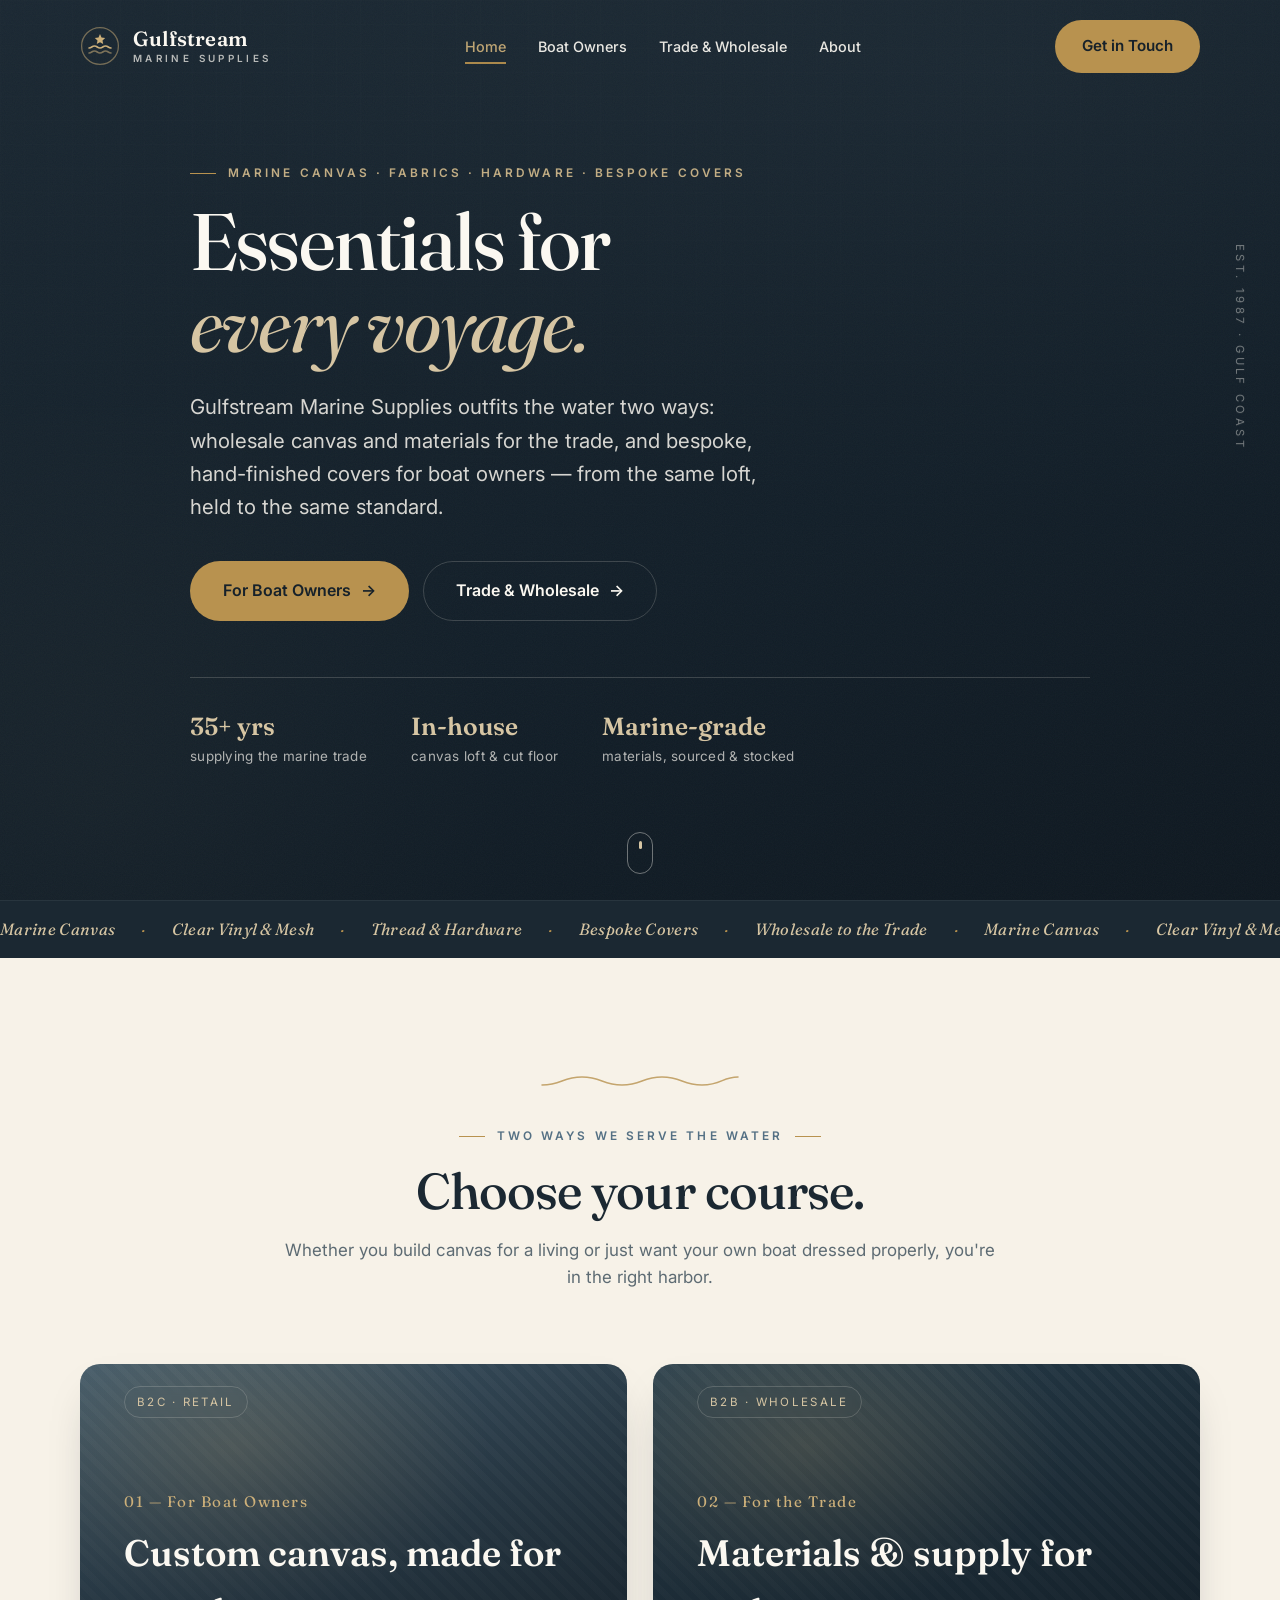
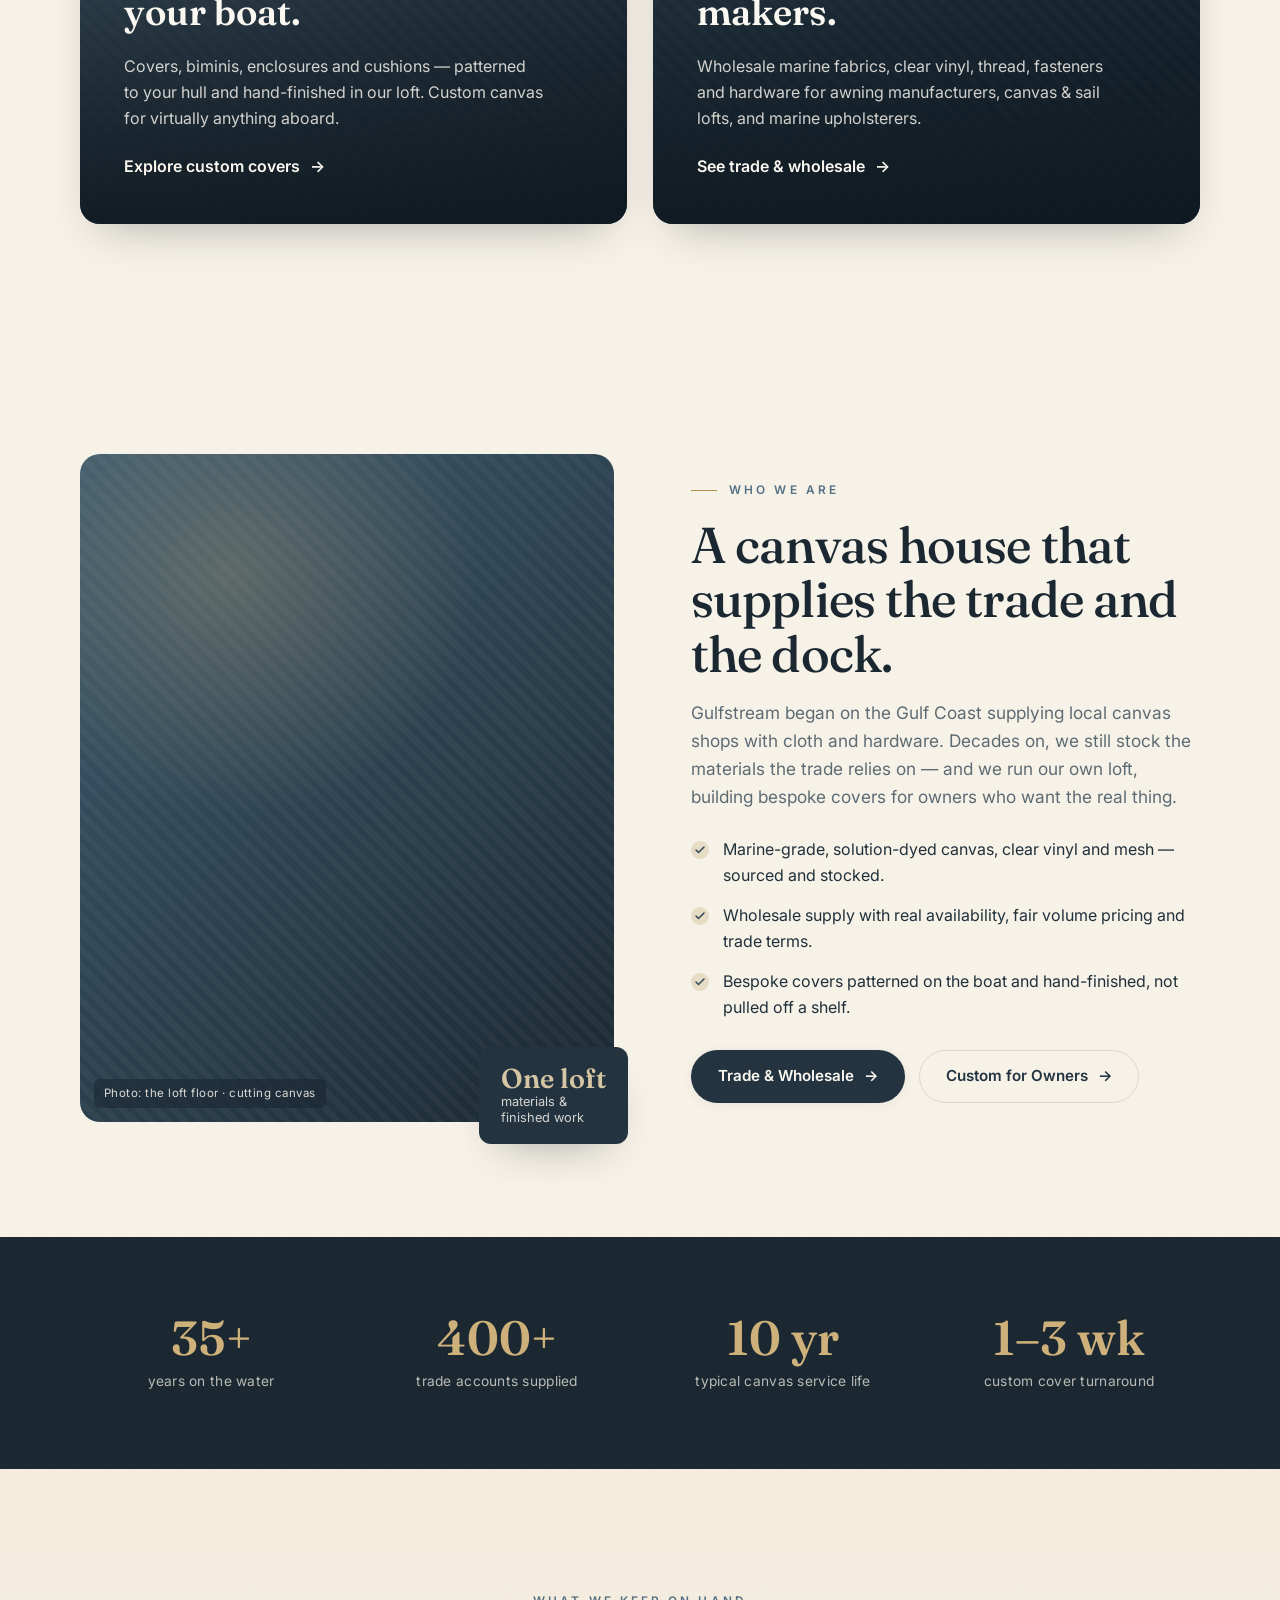
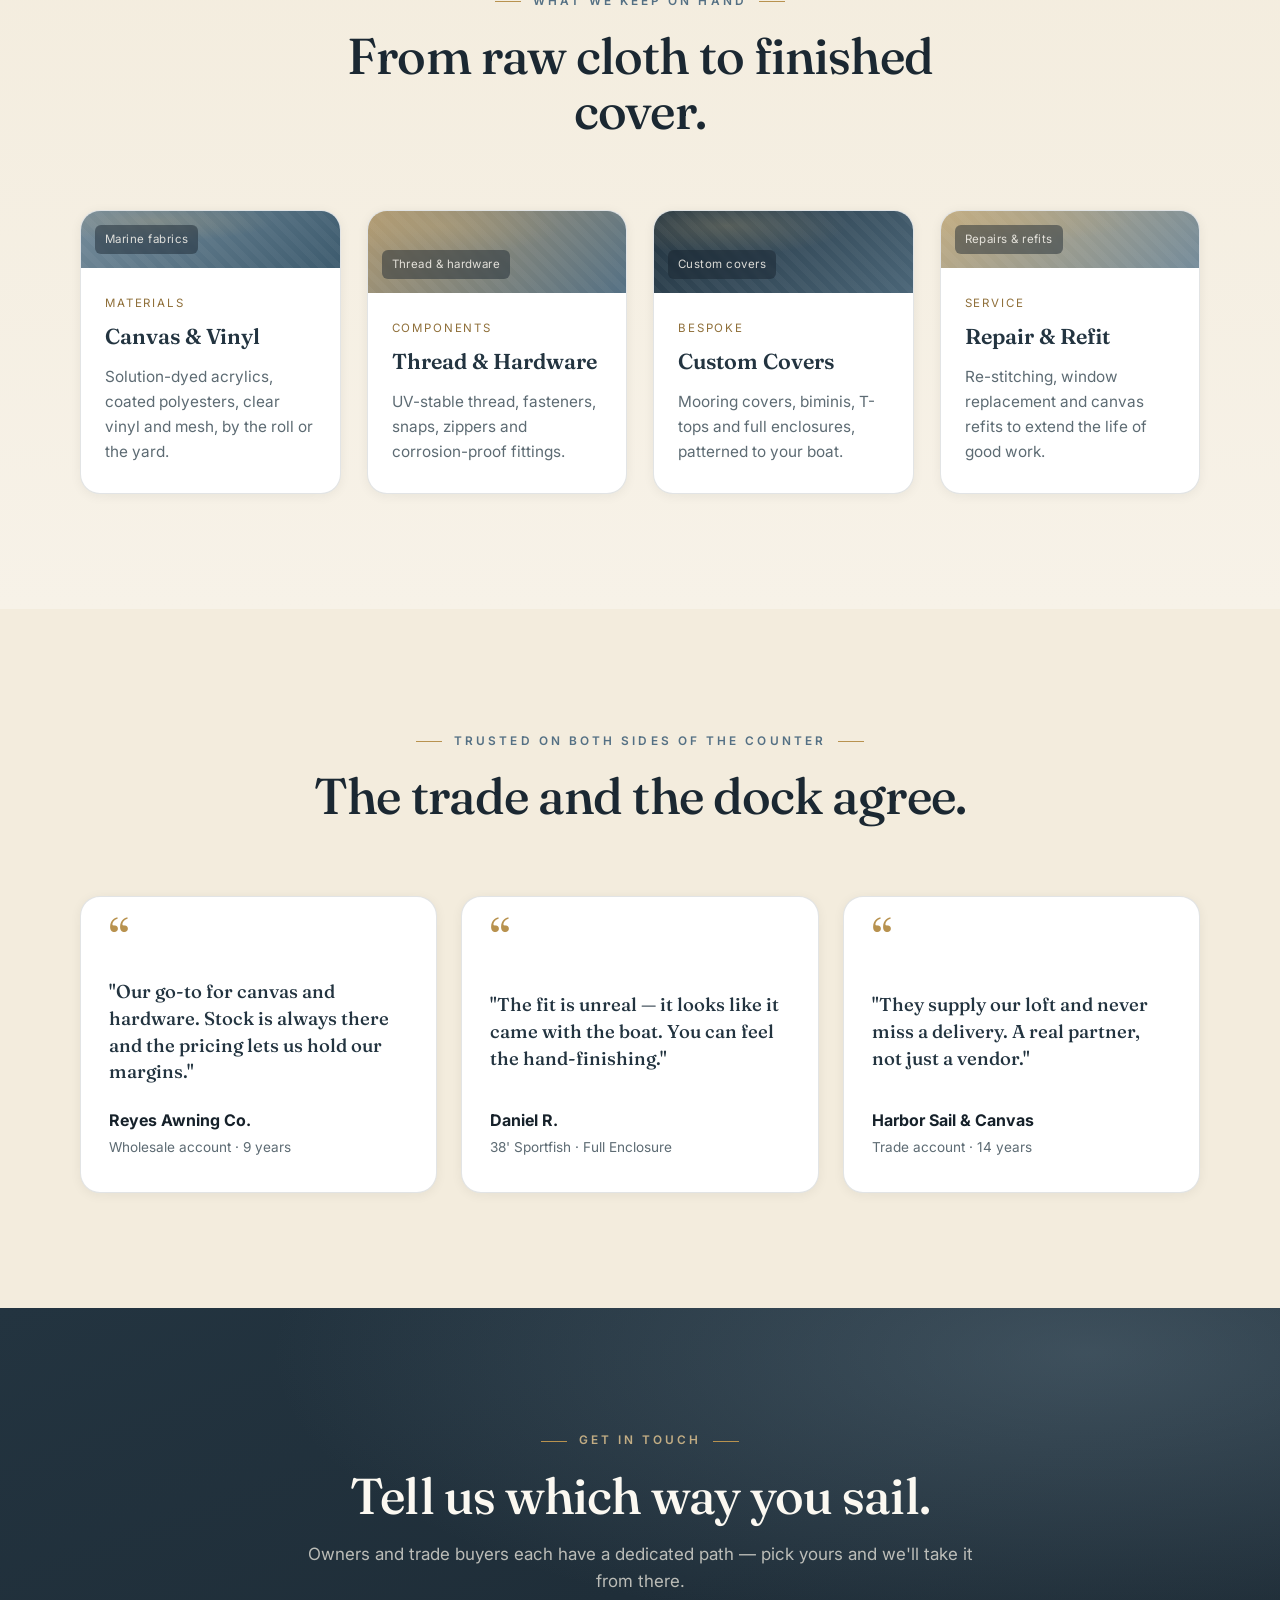
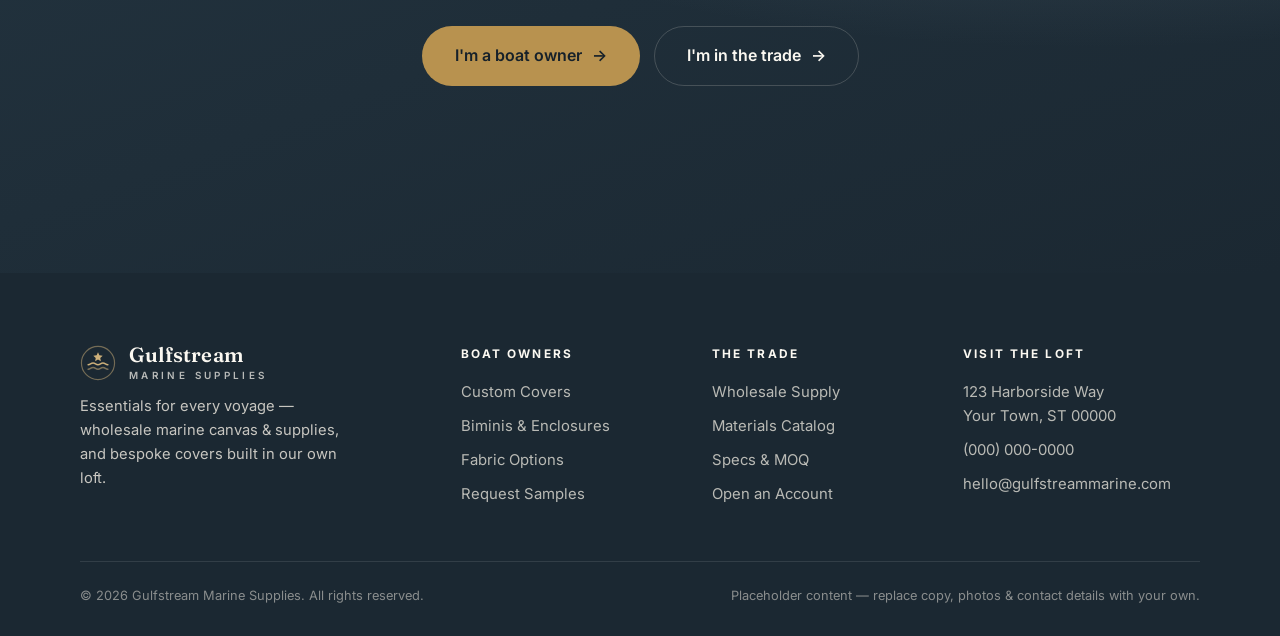
==== index.html @ 607c7024 "Add temporary marine photos and refine mobile layout - Wire keyword-based stock photos (LoremFlickr)" ====
<!DOCTYPE html>
<html lang="en">
<head>
  <meta charset="UTF-8" />
  <meta name="viewport" content="width=device-width, initial-scale=1.0" />
  <title>Gulfstream Marine Supplies — Essentials for Every Voyage</title>
  <meta name="description" content="Gulfstream Marine Supplies — marine canvas, fabrics, hardware and bespoke covers. Wholesale to the trade, custom-made for boat owners. Essentials for every voyage." />
  <meta name="theme-color" content="#1b2832" />
  <!-- Open Graph -->
  <meta property="og:title" content="Gulfstream Marine Supplies — Essentials for Every Voyage" />
  <meta property="og:description" content="Marine canvas, fabrics, hardware and bespoke covers. Wholesale to the trade, custom-made for boat owners." />
  <meta property="og:type" content="website" />
  <!-- Inline SVG favicon -->
  <link rel="icon" href="data:image/svg+xml,%3Csvg xmlns='http://www.w3.org/2000/svg' viewBox='0 0 40 40'%3E%3Crect width='40' height='40' rx='9' fill='%231b2832'/%3E%3Cg fill='none' stroke='%23cdb07a' stroke-width='1.6' stroke-linecap='round'%3E%3Cpath d='M10 21c2.5 0 2.5-2 5-2s2.5 2 5 2 2.5-2 5-2 2.5 2 5 2'/%3E%3Cpath d='M10 26c2.5 0 2.5-2 5-2s2.5 2 5 2 2.5-2 5-2 2.5 2 5 2' opacity='.55'/%3E%3Cpath d='M20 9l1.4 3.2L24.8 13l-2.4 2.2.6 3.4-3-1.7-3 1.7.6-3.4L15.2 13l3.4-.8z'/%3E%3C/g%3E%3C/svg%3E" />
  <link rel="preconnect" href="https://fonts.googleapis.com" />
  <link rel="preconnect" href="https://fonts.gstatic.com" crossorigin />
  <link href="https://fonts.googleapis.com/css2?family=Fraunces:ital,opsz,wght@0,9..144,400;0,9..144,500;0,9..144,600;1,9..144,400&family=Inter:wght@400;500;600;700&display=swap" rel="stylesheet" />
  <link rel="stylesheet" href="styles.css" />
</head>
<body>

  <!-- ============ NAV ============ -->
  <header class="nav" id="nav">
    <div class="container nav__inner">
      <a href="index.html" class="brand" aria-label="Gulfstream Marine Supplies — home">
        <span class="brand__mark" aria-hidden="true">
          <svg viewBox="0 0 40 40" width="40" height="40" fill="none">
            <circle cx="20" cy="20" r="18.4" stroke="currentColor" stroke-width="1.3" opacity=".5"/>
            <g stroke="currentColor" stroke-width="1.6" stroke-linecap="round">
              <path d="M9 22c2.7 0 2.7-2 5.5-2s2.75 2 5.5 2 2.75-2 5.5-2 2.75 2 5.5 2"/>
              <path d="M9 27c2.7 0 2.7-2 5.5-2s2.75 2 5.5 2 2.75-2 5.5-2 2.75 2 5.5 2" opacity=".55"/>
            </g>
            <path d="M20 8l1.5 3.4 3.7.5-2.7 2.5.7 3.6-3.2-1.8-3.2 1.8.7-3.6-2.7-2.5 3.7-.5z" fill="currentColor"/>
          </svg>
        </span>
        <span class="brand__word">
          <span class="brand__name">Gulfstream</span>
          <span class="brand__sub">Marine Supplies</span>
        </span>
      </a>

      <nav class="nav__links" aria-label="Primary">
        <a href="index.html" class="is-active">Home</a>
        <a href="custom.html">Boat Owners</a>
        <a href="trade.html">Trade &amp; Wholesale</a>
        <a href="#about">About</a>
      </nav>

      <a href="#contact" class="btn btn--brass nav__cta">Get in Touch</a>
      <button class="nav__toggle" aria-label="Toggle menu" aria-expanded="false"><span></span><span></span><span></span></button>
    </div>
  </header>

  <!-- ============ HERO ============ -->
  <section class="hero" id="top">
    <img class="hero__photo" src="https://loremflickr.com/1600/1000/yacht?lock=10" alt="" aria-hidden="true" decoding="async" onerror="this.remove()" />
    <div class="hero__grid-tex" aria-hidden="true"></div>
    <div class="hero__glow" aria-hidden="true"></div>
    <span class="hero__est" aria-hidden="true">Est. 1987 · Gulf Coast</span>
    <div class="container hero__inner">
      <p class="eyebrow eyebrow--light">Marine canvas · fabrics · hardware · bespoke covers</p>
      <h1 class="h1 hero__title">
        Essentials for<br /><span class="accent">every voyage.</span>
      </h1>
      <p class="hero__lead">
        Gulfstream Marine Supplies outfits the water two ways: wholesale canvas and
        materials for the trade, and bespoke, hand-finished covers for boat owners —
        from the same loft, held to the same standard.
      </p>
      <div class="hero__actions">
        <a href="custom.html" class="btn btn--brass btn--lg">For Boat Owners <span class="btn__arrow">→</span></a>
        <a href="trade.html" class="btn btn--ghost btn--lg">Trade &amp; Wholesale <span class="btn__arrow">→</span></a>
      </div>
      <ul class="hero__trust">
        <li><strong>35+ yrs</strong><span>supplying the marine trade</span></li>
        <li><strong>In-house</strong><span>canvas loft &amp; cut floor</span></li>
        <li><strong>Marine-grade</strong><span>materials, sourced &amp; stocked</span></li>
      </ul>
    </div>
    <a href="#paths" class="hero__scroll" aria-label="Scroll down"><span></span></a>
  </section>

  <!-- ============ MARQUEE ============ -->
  <div class="marquee" aria-hidden="true">
    <div class="marquee__track">
      <span>Marine Canvas</span><span aria-hidden="true">·</span>
      <span>Clear Vinyl &amp; Mesh</span><span aria-hidden="true">·</span>
      <span>Thread &amp; Hardware</span><span aria-hidden="true">·</span>
      <span>Bespoke Covers</span><span aria-hidden="true">·</span>
      <span>Wholesale to the Trade</span><span aria-hidden="true">·</span>
      <span>Marine Canvas</span><span aria-hidden="true">·</span>
      <span>Clear Vinyl &amp; Mesh</span><span aria-hidden="true">·</span>
      <span>Thread &amp; Hardware</span><span aria-hidden="true">·</span>
      <span>Bespoke Covers</span><span aria-hidden="true">·</span>
      <span>Wholesale to the Trade</span><span aria-hidden="true">·</span>
    </div>
  </div>

  <!-- ============ AUDIENCE SPLIT ============ -->
  <section class="split section" id="paths">
    <div class="container">
      <div class="section-head reveal">
        <svg class="stream stream--head" viewBox="0 0 200 20" fill="none" aria-hidden="true"><path d="M2 12c20 0 20-8 40-8s20 8 40 8 20-8 40-8 20 8 40 8 20-8 36-8" stroke="currentColor" stroke-width="1.5" stroke-linecap="round"/></svg>
        <p class="eyebrow eyebrow--center">Two ways we serve the water</p>
        <h2 class="h2">Choose your course.</h2>
        <p class="section-head__sub">Whether you build canvas for a living or just want your own boat dressed properly, you're in the right harbor.</p>
      </div>

      <div class="split__grid">
        <a href="custom.html" class="split__card reveal">
          <div class="ph ph--a" aria-hidden="true"><img src="https://loremflickr.com/1000/1200/boat?lock=21" alt="" loading="lazy" decoding="async" onerror="this.remove()" /></div>
          <span class="split__tag">B2C · Retail</span>
          <div class="split__body">
            <span class="split__num">01 — For Boat Owners</span>
            <h3 class="split__title">Custom canvas, made for your boat.</h3>
            <p class="split__desc">Covers, biminis, enclosures and cushions — patterned to your hull and hand-finished in our loft. Custom canvas for virtually anything aboard.</p>
            <span class="split__cta">Explore custom covers <span class="btn__arrow">→</span></span>
          </div>
        </a>

        <a href="trade.html" class="split__card reveal" data-d="1">
          <div class="ph ph--f" aria-hidden="true"><img src="https://loremflickr.com/1000/1200/sailboat?lock=22" alt="" loading="lazy" decoding="async" onerror="this.remove()" /></div>
          <span class="split__tag">B2B · Wholesale</span>
          <div class="split__body">
            <span class="split__num">02 — For the Trade</span>
            <h3 class="split__title">Materials &amp; supply for makers.</h3>
            <p class="split__desc">Wholesale marine fabrics, clear vinyl, thread, fasteners and hardware for awning manufacturers, canvas &amp; sail lofts, and marine upholsterers.</p>
            <span class="split__cta">See trade &amp; wholesale <span class="btn__arrow">→</span></span>
          </div>
        </a>
      </div>
    </div>
  </section>

  <!-- ============ ABOUT / CRAFT ============ -->
  <section class="section" id="about" style="background:var(--bg)">
    <div class="container">
      <div class="feature__grid">
        <div class="feature__media reveal">
          <div class="ph ph--portrait"><img src="https://loremflickr.com/900/1100/sewing?lock=31" alt="Cutting and sewing canvas in the loft" loading="lazy" decoding="async" onerror="this.remove()" /><span class="ph__label">Photo: the loft floor · cutting canvas</span></div>
          <div class="feature__badge"><b>One loft</b><span>materials &amp;<br />finished work</span></div>
        </div>
        <div class="reveal" data-d="1">
          <p class="eyebrow">Who we are</p>
          <h2 class="h2">A canvas house that supplies the trade and the dock.</h2>
          <p class="lead-muted">
            Gulfstream began on the Gulf Coast supplying local canvas shops with
            cloth and hardware. Decades on, we still stock the materials the trade
            relies on — and we run our own loft, building bespoke covers for owners
            who want the real thing.
          </p>
          <ul class="ticklist">
            <li>Marine-grade, solution-dyed canvas, clear vinyl and mesh — sourced and stocked.</li>
            <li>Wholesale supply with real availability, fair volume pricing and trade terms.</li>
            <li>Bespoke covers patterned on the boat and hand-finished, not pulled off a shelf.</li>
          </ul>
          <div style="margin-top:30px;display:flex;gap:14px;flex-wrap:wrap">
            <a href="trade.html" class="btn btn--solid">Trade &amp; Wholesale <span class="btn__arrow">→</span></a>
            <a href="custom.html" class="btn btn--ghost-dark">Custom for Owners <span class="btn__arrow">→</span></a>
          </div>
        </div>
      </div>
    </div>
  </section>

  <!-- ============ STAT STRIP ============ -->
  <section class="section--tight band-dark">
    <div class="container">
      <div class="stat-row">
        <div class="stat reveal"><b>35+</b><span>years on the water</span></div>
        <div class="stat reveal" data-d="1"><b>400+</b><span>trade accounts supplied</span></div>
        <div class="stat reveal" data-d="2"><b>10 yr</b><span>typical canvas service life</span></div>
        <div class="stat reveal" data-d="3"><b>1–3 wk</b><span>custom cover turnaround</span></div>
      </div>
    </div>
  </section>

  <!-- ============ CAPABILITIES ============ -->
  <section class="section" style="background:linear-gradient(180deg,var(--sand-100),var(--bg))">
    <div class="container">
      <div class="section-head reveal">
        <p class="eyebrow eyebrow--center">What we keep on hand</p>
        <h2 class="h2">From raw cloth to finished cover.</h2>
      </div>
      <div class="cards cards--4">
        <article class="card reveal">
          <div class="card__media ph ph--b"><img src="https://loremflickr.com/800/600/fabric?lock=41" alt="Marine fabrics" loading="lazy" decoding="async" onerror="this.remove()" /><span class="ph__label">Marine fabrics</span></div>
          <div class="card__body">
            <span class="card__kicker">Materials</span>
            <h3 class="card__title">Canvas &amp; Vinyl</h3>
            <p>Solution-dyed acrylics, coated polyesters, clear vinyl and mesh, by the roll or the yard.</p>
          </div>
        </article>
        <article class="card reveal" data-d="1">
          <div class="card__media ph ph--c"><img src="https://loremflickr.com/800/600/sewing?lock=42" alt="Thread and hardware" loading="lazy" decoding="async" onerror="this.remove()" /><span class="ph__label">Thread &amp; hardware</span></div>
          <div class="card__body">
            <span class="card__kicker">Components</span>
            <h3 class="card__title">Thread &amp; Hardware</h3>
            <p>UV-stable thread, fasteners, snaps, zippers and corrosion-proof fittings.</p>
          </div>
        </article>
        <article class="card reveal" data-d="2">
          <div class="card__media ph ph--d"><img src="https://loremflickr.com/800/600/yacht?lock=43" alt="Custom covers" loading="lazy" decoding="async" onerror="this.remove()" /><span class="ph__label">Custom covers</span></div>
          <div class="card__body">
            <span class="card__kicker">Bespoke</span>
            <h3 class="card__title">Custom Covers</h3>
            <p>Mooring covers, biminis, T-tops and full enclosures, patterned to your boat.</p>
          </div>
        </article>
        <article class="card reveal" data-d="3">
          <div class="card__media ph ph--e"><img src="https://loremflickr.com/800/600/sailboat?lock=44" alt="Repairs and refits" loading="lazy" decoding="async" onerror="this.remove()" /><span class="ph__label">Repairs &amp; refits</span></div>
          <div class="card__body">
            <span class="card__kicker">Service</span>
            <h3 class="card__title">Repair &amp; Refit</h3>
            <p>Re-stitching, window replacement and canvas refits to extend the life of good work.</p>
          </div>
        </article>
      </div>
    </div>
  </section>

  <!-- ============ TESTIMONIALS ============ -->
  <section class="section" style="background:var(--sand-100)">
    <div class="container">
      <div class="section-head reveal">
        <p class="eyebrow eyebrow--center">Trusted on both sides of the counter</p>
        <h2 class="h2">The trade and the dock agree.</h2>
      </div>
      <div class="quotes__grid">
        <figure class="quote reveal">
          <blockquote>"Our go-to for canvas and hardware. Stock is always there and the pricing lets us hold our margins."</blockquote>
          <figcaption><strong>Reyes Awning Co.</strong><span>Wholesale account · 9 years</span></figcaption>
        </figure>
        <figure class="quote reveal" data-d="1">
          <blockquote>"The fit is unreal — it looks like it came with the boat. You can feel the hand-finishing."</blockquote>
          <figcaption><strong>Daniel R.</strong><span>38' Sportfish · Full Enclosure</span></figcaption>
        </figure>
        <figure class="quote reveal" data-d="2">
          <blockquote>"They supply our loft and never miss a delivery. A real partner, not just a vendor."</blockquote>
          <figcaption><strong>Harbor Sail &amp; Canvas</strong><span>Trade account · 14 years</span></figcaption>
        </figure>
      </div>
    </div>
  </section>

  <!-- ============ CONTACT CTA ============ -->
  <section class="formband section" id="contact">
    <div class="container">
      <div class="section-head section-head--light reveal" style="text-align:center;max-width:680px">
        <p class="eyebrow eyebrow--light eyebrow--center">Get in touch</p>
        <h2 class="h2 h2--light">Tell us which way you sail.</h2>
        <p class="section-head__sub" style="margin-bottom:30px">Owners and trade buyers each have a dedicated path — pick yours and we'll take it from there.</p>
        <div class="hero__actions" style="justify-content:center;margin-top:0">
          <a href="custom.html#samples" class="btn btn--brass btn--lg">I'm a boat owner <span class="btn__arrow">→</span></a>
          <a href="trade.html#trade-account" class="btn btn--ghost btn--lg">I'm in the trade <span class="btn__arrow">→</span></a>
        </div>
      </div>
    </div>
  </section>

  <!-- ============ FOOTER ============ -->
  <footer class="footer">
    <div class="container">
      <div class="footer__grid">
        <div class="footer__brand">
          <a href="index.html" class="brand">
            <span class="brand__mark" aria-hidden="true">
              <svg viewBox="0 0 40 40" width="36" height="36" fill="none">
                <circle cx="20" cy="20" r="18.4" stroke="currentColor" stroke-width="1.3" opacity=".5"/>
                <g stroke="currentColor" stroke-width="1.6" stroke-linecap="round">
                  <path d="M9 22c2.7 0 2.7-2 5.5-2s2.75 2 5.5 2 2.75-2 5.5-2 2.75 2 5.5 2"/>
                  <path d="M9 27c2.7 0 2.7-2 5.5-2s2.75 2 5.5 2 2.75-2 5.5-2 2.75 2 5.5 2" opacity=".55"/>
                </g>
                <path d="M20 8l1.5 3.4 3.7.5-2.7 2.5.7 3.6-3.2-1.8-3.2 1.8.7-3.6-2.7-2.5 3.7-.5z" fill="currentColor"/>
              </svg>
            </span>
            <span class="brand__word"><span class="brand__name">Gulfstream</span><span class="brand__sub">Marine Supplies</span></span>
          </a>
          <p>Essentials for every voyage — wholesale marine canvas &amp; supplies, and bespoke covers built in our own loft.</p>
        </div>
        <div class="footer__col">
          <h4>Boat Owners</h4>
          <a href="custom.html">Custom Covers</a>
          <a href="custom.html#products">Biminis &amp; Enclosures</a>
          <a href="custom.html#fabrics">Fabric Options</a>
          <a href="custom.html#samples">Request Samples</a>
        </div>
        <div class="footer__col">
          <h4>The Trade</h4>
          <a href="trade.html">Wholesale Supply</a>
          <a href="trade.html#catalog">Materials Catalog</a>
          <a href="trade.html#specs">Specs &amp; MOQ</a>
          <a href="trade.html#trade-account">Open an Account</a>
        </div>
        <div class="footer__col footer__cta">
          <h4>Visit the loft</h4>
          <p>123 Harborside Way<br />Your Town, ST 00000</p>
          <a href="tel:+10000000000">(000) 000-0000</a>
          <a href="mailto:hello@gulfstreammarine.com">hello@gulfstreammarine.com</a>
        </div>
      </div>
      <div class="footer__base">
        <span>© <span id="year"></span> Gulfstream Marine Supplies. All rights reserved.</span>
        <span>Placeholder content — replace copy, photos &amp; contact details with your own.</span>
      </div>
    </div>
  </footer>

  <script src="script.js"></script>
</body>
</html>
---- styles.css ----
/* =========================================================
   GULFSTREAM MARINE SUPPLIES — brand design system
   "Essentials for Every Voyage"
   Palette: slate blue & sand · brass accent · warm paper
   ========================================================= */

:root {
  /* ----- Ink & slate ----- */
  --ink: #16212a;
  --slate-900: #1b2832;
  --slate-800: #233440;
  --slate-700: #2f4756;
  --slate-600: #3d5b6e;
  --slate-500: #547084;
  --slate-400: #748b9a;
  --slate-300: #9aabb6;

  /* ----- Sand & paper ----- */
  --paper: #f7f2e8;        /* warm off-white base */
  --paper-2: #efe7d6;      /* deeper paper */
  --sand-100: #f3ecdd;
  --sand-200: #e7dcc4;
  --sand-300: #d6c5a3;
  --sand-400: #c2ad84;
  --driftwood: #b09a72;

  /* ----- Accent ----- */
  --brass: #b8924f;
  --brass-soft: #cdb07a;
  --brass-deep: #8f6f39;

  /* ----- Functional ----- */
  --bg: var(--paper);
  --text: #20303a;
  --muted: #5d6b73;
  --muted-light: rgba(247, 242, 232, 0.72);
  --line: rgba(22, 33, 42, 0.12);
  --line-light: rgba(247, 242, 232, 0.18);
  --cream: #fbf8f1;

  --shadow-sm: 0 2px 12px rgba(22, 33, 42, 0.06);
  --shadow-md: 0 20px 44px -22px rgba(22, 33, 42, 0.38);
  --shadow-lg: 0 44px 90px -34px rgba(22, 33, 42, 0.5);

  --radius: 12px;
  --radius-lg: 20px;
  --maxw: 1200px;
  --gutter: clamp(20px, 4vw, 40px);

  --font-display: "Fraunces", Georgia, "Times New Roman", serif;
  --font-sans: "Inter", system-ui, -apple-system, "Segoe UI", Roboto, sans-serif;

  --ease: cubic-bezier(0.22, 0.61, 0.36, 1);
}

* { box-sizing: border-box; margin: 0; padding: 0; }
html { scroll-behavior: smooth; -webkit-text-size-adjust: 100%; }

body {
  font-family: var(--font-sans);
  color: var(--text);
  background: var(--bg);
  line-height: 1.62;
  -webkit-font-smoothing: antialiased;
  overflow-x: hidden;
  position: relative;
}

/* Subtle film grain — premium texture, very low opacity */
body::after {
  content: "";
  position: fixed; inset: 0; z-index: 1; pointer-events: none;
  opacity: 0.035;
  background-image: url("data:image/svg+xml,%3Csvg xmlns='http://www.w3.org/2000/svg' width='120' height='120'%3E%3Cfilter id='n'%3E%3CfeTurbulence type='fractalNoise' baseFrequency='0.9' numOctaves='3'/%3E%3C/filter%3E%3Crect width='100%25' height='100%25' filter='url(%23n)'/%3E%3C/svg%3E");
}

img { max-width: 100%; display: block; }
a { color: inherit; }

.container { width: 100%; max-width: var(--maxw); margin: 0 auto; padding: 0 var(--gutter); }
.section { padding: clamp(68px, 9vw, 140px) 0; position: relative; z-index: 2; }
.section--tight { padding: clamp(48px, 6vw, 90px) 0; }

/* =========================================================
   Typography
   ========================================================= */
.h1 {
  font-family: var(--font-display);
  font-weight: 500;
  font-size: clamp(2.6rem, 6.5vw, 5rem);
  line-height: 1.02;
  letter-spacing: -0.022em;
}
.h2 {
  font-family: var(--font-display);
  font-weight: 500;
  font-size: clamp(1.95rem, 4vw, 3.15rem);
  line-height: 1.08;
  letter-spacing: -0.018em;
  color: var(--slate-900);
}
.h2--light { color: var(--cream); }
.h3 { font-family: var(--font-display); font-weight: 600; font-size: 1.4rem; color: var(--slate-800); }

.display-italic { font-style: italic; font-weight: 400; }

.eyebrow {
  display: inline-flex; align-items: center; gap: 12px;
  font-size: 0.74rem; font-weight: 600;
  letter-spacing: 0.26em; text-transform: uppercase;
  color: var(--slate-500);
  margin-bottom: 18px;
}
.eyebrow::before {
  content: ""; width: 26px; height: 1px; background: var(--brass);
  display: inline-block;
}
.eyebrow--light { color: var(--sand-400); }
.eyebrow--center { justify-content: center; }
.eyebrow--center::after {
  content: ""; width: 26px; height: 1px; background: var(--brass); display: inline-block;
}

.lead-muted { color: var(--muted); font-size: 1.08rem; margin-top: 18px; max-width: 52ch; }

.section-head { max-width: 720px; margin: 0 auto clamp(44px, 6vw, 72px); text-align: center; }
.section-head__sub { color: var(--muted); margin-top: 18px; font-size: 1.06rem; }
.section-head--light .h2 { color: var(--cream); }
.section-head--light .section-head__sub { color: var(--muted-light); }

/* =========================================================
   Brand lockup (logo)
   ========================================================= */
.brand { display: inline-flex; align-items: center; gap: 13px; text-decoration: none; color: var(--cream); }
.brand__mark { display: inline-flex; flex: none; color: var(--brass-soft); }
.brand__word { display: flex; flex-direction: column; line-height: 1; }
.brand__name {
  font-family: var(--font-display); font-weight: 600; font-size: 1.28rem;
  letter-spacing: 0.01em;
}
.brand__sub {
  font-size: 0.62rem; font-weight: 600; letter-spacing: 0.34em;
  text-transform: uppercase; margin-top: 5px; opacity: 0.7;
}
.nav.scrolled .brand { color: var(--slate-900); }
.nav.scrolled .brand__mark { color: var(--brass); }

/* =========================================================
   Navigation (multi-page)
   ========================================================= */
.nav {
  position: fixed; inset: 0 0 auto 0; z-index: 50;
  padding: 20px 0; transition: background .35s var(--ease), box-shadow .35s var(--ease), padding .35s var(--ease);
}
.nav.scrolled {
  background: rgba(247, 242, 232, 0.85);
  backdrop-filter: saturate(150%) blur(14px);
  box-shadow: 0 1px 0 var(--line);
  padding: 11px 0;
}
.nav__inner { display: flex; align-items: center; justify-content: space-between; gap: 22px; }
.nav__links { display: flex; gap: 32px; }
.nav__links a {
  position: relative; color: var(--cream); text-decoration: none;
  font-size: 0.9rem; font-weight: 500; opacity: 0.92; padding: 4px 0;
  transition: opacity .2s, color .2s;
}
.nav__links a::after {
  content: ""; position: absolute; left: 0; bottom: -2px; height: 1.5px; width: 0;
  background: var(--brass); transition: width .3s var(--ease);
}
.nav__links a:hover::after, .nav__links a.is-active::after { width: 100%; }
.nav.scrolled .nav__links a { color: var(--slate-700); }
.nav__links a.is-active { color: var(--brass-soft); }
.nav.scrolled .nav__links a.is-active { color: var(--brass-deep); }

.nav__cta { padding: 11px 22px; font-size: 0.86rem; }
.nav__toggle { display: none; flex-direction: column; gap: 5px; background: none; border: 0; cursor: pointer; padding: 6px; }
.nav__toggle span { width: 24px; height: 2px; background: var(--cream); border-radius: 2px; transition: .3s; }
.nav.scrolled .nav__toggle span { background: var(--slate-900); }

/* =========================================================
   Buttons
   ========================================================= */
.btn {
  display: inline-flex; align-items: center; justify-content: center; gap: 10px;
  font-family: var(--font-sans); font-weight: 600; font-size: 0.95rem;
  padding: 13px 26px; border-radius: 999px; border: 1.5px solid transparent;
  cursor: pointer; text-decoration: none; white-space: nowrap;
  transition: transform .25s var(--ease), background .25s, color .25s, box-shadow .25s, border-color .25s;
}
.btn__arrow { transition: transform .25s var(--ease); }
.btn:hover .btn__arrow { transform: translateX(4px); }
.btn--solid { background: var(--slate-800); color: var(--cream); box-shadow: var(--shadow-sm); }
.btn--solid:hover { background: var(--slate-900); transform: translateY(-2px); box-shadow: var(--shadow-md); }
.btn--brass { background: var(--brass); color: var(--ink); }
.btn--brass:hover { background: var(--brass-soft); transform: translateY(-2px); box-shadow: var(--shadow-md); }
.btn--ghost { background: transparent; color: var(--cream); border-color: var(--line-light); }
.btn--ghost:hover { border-color: var(--cream); background: rgba(251,248,241,0.08); transform: translateY(-2px); }
.btn--ghost-dark { background: transparent; color: var(--slate-800); border-color: var(--line); }
.btn--ghost-dark:hover { border-color: var(--slate-700); transform: translateY(-2px); }
.btn--lg { padding: 16px 32px; font-size: 1rem; }
.btn--block { width: 100%; }

/* text link with animated underline */
.tlink {
  display: inline-flex; align-items: center; gap: 8px; text-decoration: none;
  font-weight: 600; color: var(--slate-800); position: relative; padding-bottom: 3px;
}
.tlink::after { content: ""; position: absolute; left: 0; bottom: 0; height: 1.5px; width: 100%; background: var(--brass); transform: scaleX(.0); transform-origin: left; transition: transform .3s var(--ease); }
.tlink:hover::after { transform: scaleX(1); }
.tlink:hover .btn__arrow { transform: translateX(4px); }
.tlink--light { color: var(--cream); }

/* =========================================================
   Gulfstream current divider (brand motif)
   ========================================================= */
.stream {
  display: block; width: 100%; max-width: 200px; margin: 0 auto;
  color: var(--brass); opacity: .8;
}
.stream--head { margin: 0 auto 26px; }

/* =========================================================
   Hero (home)
   ========================================================= */
.hero {
  position: relative; min-height: 100svh; display: flex; align-items: center;
  color: var(--cream); overflow: hidden;
  background:
    radial-gradient(115% 85% at 78% 8%, rgba(116,139,154,0.32), transparent 58%),
    linear-gradient(158deg, var(--slate-800) 0%, var(--slate-900) 52%, #12202a 100%);
}
.hero__grid-tex {
  position: absolute; inset: 0; z-index: 0;
  background-image:
    linear-gradient(rgba(255,255,255,0.03) 1px, transparent 1px),
    linear-gradient(90deg, rgba(255,255,255,0.03) 1px, transparent 1px);
  background-size: 24px 24px;
  mask-image: radial-gradient(120% 100% at 50% 0%, #000 28%, transparent 86%);
}
.hero__glow { position: absolute; left: -10%; bottom: -6%; width: 60%; height: 60%; z-index: 0;
  background: radial-gradient(circle at 30% 70%, rgba(203,176,122,0.22), transparent 62%); filter: blur(8px); }
.hero__inner { position: relative; z-index: 2; padding: 120px 0 96px; max-width: 900px; }
.hero__title .accent { color: var(--sand-300); font-style: italic; font-weight: 400; }
.hero__lead { margin-top: 26px; font-size: clamp(1.05rem, 1.7vw, 1.28rem); max-width: 600px; color: rgba(251,248,241,0.84); }
.hero__actions { margin-top: 38px; display: flex; flex-wrap: wrap; gap: 14px; }
.hero__est {
  position: absolute; right: var(--gutter); top: 50%; transform: translateY(-50%) rotate(90deg);
  transform-origin: right center; z-index: 2;
  font-size: 0.7rem; letter-spacing: 0.3em; text-transform: uppercase; color: rgba(251,248,241,0.42);
}
.hero__trust {
  margin-top: 56px; list-style: none; display: flex; flex-wrap: wrap; gap: 44px;
  border-top: 1px solid var(--line-light); padding-top: 28px;
}
.hero__trust li { display: flex; flex-direction: column; }
.hero__trust strong { font-family: var(--font-display); font-size: 1.55rem; font-weight: 600; color: var(--sand-300); }
.hero__trust span { font-size: 0.84rem; color: rgba(251,248,241,0.68); letter-spacing: 0.02em; }

.hero__scroll { position: absolute; left: 50%; bottom: 26px; transform: translateX(-50%); z-index: 2;
  width: 26px; height: 42px; border: 1.5px solid rgba(251,248,241,0.4); border-radius: 14px; display: flex; justify-content: center; padding-top: 8px; }
.hero__scroll span { width: 3px; height: 8px; background: var(--sand-300); border-radius: 3px; animation: scroll 1.6s infinite; }
@keyframes scroll { 0% { opacity:0; transform: translateY(-4px);} 50%{opacity:1;} 100%{opacity:0; transform: translateY(10px);} }

/* =========================================================
   Page hero (subpages)
   ========================================================= */
.page-hero {
  position: relative; padding: clamp(150px, 20vh, 230px) 0 clamp(60px, 8vw, 110px);
  color: var(--cream); overflow: hidden;
  background:
    radial-gradient(110% 90% at 85% 0%, rgba(116,139,154,0.3), transparent 60%),
    linear-gradient(160deg, var(--slate-800), var(--slate-900));
}
.page-hero__inner { position: relative; z-index: 2; max-width: 820px; }
.page-hero__lead { margin-top: 22px; font-size: clamp(1.05rem, 1.6vw, 1.24rem); max-width: 620px; color: rgba(251,248,241,0.84); }
.page-hero__actions { margin-top: 34px; display: flex; flex-wrap: wrap; gap: 14px; }
.page-hero__crumb { font-size: 0.78rem; letter-spacing: 0.16em; text-transform: uppercase; color: var(--sand-400); margin-bottom: 16px; }
.page-hero__crumb a { color: var(--sand-400); text-decoration: none; opacity: .8; }
.page-hero__crumb a:hover { opacity: 1; }

/* =========================================================
   Marquee
   ========================================================= */
.marquee { background: var(--slate-900); color: var(--sand-300); overflow: hidden; padding: 15px 0; border-top: 1px solid rgba(255,255,255,.06); position: relative; z-index: 2; }
.marquee__track { display: inline-flex; align-items: center; gap: 26px; white-space: nowrap;
  font-family: var(--font-display); font-style: italic; font-size: 1.02rem; letter-spacing: .02em; animation: marquee 28s linear infinite; }
.marquee__track span[aria-hidden] { color: var(--brass); }
@keyframes marquee { from { transform: translateX(0);} to { transform: translateX(-50%);} }

/* =========================================================
   Audience split (home)
   ========================================================= */
.split { background: var(--bg); }
.split__grid { display: grid; grid-template-columns: 1fr 1fr; gap: 26px; }
.split__card {
  position: relative; border-radius: var(--radius-lg); overflow: hidden; min-height: 460px;
  display: flex; flex-direction: column; justify-content: flex-end; text-decoration: none;
  color: var(--cream); box-shadow: var(--shadow-md); isolation: isolate;
}
.split__card .ph { position: absolute; inset: 0; z-index: -2; }
.split__card::after { content: ""; position: absolute; inset: 0; z-index: -1;
  background: linear-gradient(180deg, rgba(18,28,36,0.15) 0%, rgba(18,28,36,0.55) 55%, rgba(15,24,32,0.92) 100%); }
.split__body { padding: clamp(28px, 4vw, 44px); transition: transform .4s var(--ease); }
.split__num { font-family: var(--font-display); font-size: 0.95rem; color: var(--brass-soft); letter-spacing: .1em; }
.split__title { font-family: var(--font-display); font-weight: 600; font-size: clamp(1.7rem, 3vw, 2.3rem); margin: 8px 0 12px; }
.split__desc { color: rgba(251,248,241,0.82); max-width: 42ch; font-size: 1.0rem; }
.split__cta { margin-top: 22px; display: inline-flex; align-items: center; gap: 10px; font-weight: 600; color: var(--cream); }
.split__cta .btn__arrow { transition: transform .3s var(--ease); }
.split__card:hover .split__body { transform: translateY(-6px); }
.split__card:hover .split__cta .btn__arrow { transform: translateX(5px); }
.split__tag { position: absolute; top: 22px; left: clamp(28px,4vw,44px); z-index: 1;
  font-size: 0.72rem; letter-spacing: 0.2em; text-transform: uppercase; color: var(--sand-300);
  border: 1px solid var(--line-light); padding: 6px 12px; border-radius: 999px; backdrop-filter: blur(4px); }

/* =========================================================
   Craft / feature split
   ========================================================= */
.feature__grid { display: grid; grid-template-columns: 1.05fr 1fr; gap: clamp(34px, 6vw, 84px); align-items: center; }
.feature__grid.rev { grid-template-columns: 1fr 1.05fr; }
.feature__media { position: relative; }
.feature__badge {
  position: absolute; right: -14px; bottom: -22px; background: var(--slate-800); color: var(--cream);
  border-radius: var(--radius); padding: 18px 22px; box-shadow: var(--shadow-md); display: flex; flex-direction: column; gap: 2px;
}
.feature__badge b { font-family: var(--font-display); font-size: 1.7rem; font-weight: 600; color: var(--sand-300); line-height: 1; }
.feature__badge span { font-size: 0.8rem; line-height: 1.25; color: rgba(251,248,241,0.82); }

.ticklist { list-style: none; margin-top: 26px; display: grid; gap: 14px; }
.ticklist li { position: relative; padding-left: 32px; }
.ticklist li::before {
  content: ""; position: absolute; left: 0; top: 4px; width: 18px; height: 18px; border-radius: 50%;
  background: var(--sand-200);
  background-image: url("data:image/svg+xml,%3Csvg xmlns='http://www.w3.org/2000/svg' width='12' height='12' viewBox='0 0 24 24' fill='none' stroke='%232f4756' stroke-width='3' stroke-linecap='round' stroke-linejoin='round'%3E%3Cpolyline points='20 6 9 17 4 12'/%3E%3C/svg%3E");
  background-repeat: no-repeat; background-position: center;
}
.ticklist--light li { color: rgba(251,248,241,0.9); }
.ticklist--light li::before { background-color: rgba(255,255,255,0.12);
  background-image: url("data:image/svg+xml,%3Csvg xmlns='http://www.w3.org/2000/svg' width='12' height='12' viewBox='0 0 24 24' fill='none' stroke='%23cdb07a' stroke-width='3' stroke-linecap='round' stroke-linejoin='round'%3E%3Cpolyline points='20 6 9 17 4 12'/%3E%3C/svg%3E"); }

/* =========================================================
   Product / item cards
   ========================================================= */
.cards { display: grid; grid-template-columns: repeat(3, 1fr); gap: 26px; }
.cards--4 { grid-template-columns: repeat(4, 1fr); }
.card { background: #fff; border-radius: var(--radius-lg); overflow: hidden; box-shadow: var(--shadow-sm);
  border: 1px solid var(--line); transition: transform .35s var(--ease), box-shadow .35s var(--ease); display: flex; flex-direction: column; }
.card:hover { transform: translateY(-6px); box-shadow: var(--shadow-lg); }
.card__media { height: 220px; }
.card__body { padding: 26px 24px 28px; display: flex; flex-direction: column; flex: 1; }
.card__kicker { font-size: 0.72rem; letter-spacing: 0.16em; text-transform: uppercase; color: var(--brass-deep); margin-bottom: 8px; }
.card__title { font-family: var(--font-display); font-weight: 600; font-size: 1.35rem; color: var(--slate-800); margin-bottom: 10px; }
.card__body p { color: var(--muted); font-size: 0.96rem; }
.card__list { list-style: none; margin-top: 16px; display: grid; gap: 8px; }
.card__list li { font-size: 0.89rem; color: var(--slate-600); padding-left: 18px; position: relative; }
.card__list li::before { content: "—"; position: absolute; left: 0; color: var(--brass); }

/* =========================================================
   Process steps
   ========================================================= */
.band-dark { background: var(--slate-900); position: relative; }
.band-dark::before { content:""; position:absolute; inset:0;
  background-image: linear-gradient(rgba(255,255,255,0.028) 1px, transparent 1px), linear-gradient(90deg, rgba(255,255,255,0.028) 1px, transparent 1px);
  background-size: 26px 26px; opacity:.6; pointer-events:none; }
.band-dark > * { position: relative; }
.steps { list-style: none; display: grid; grid-template-columns: repeat(4, 1fr); gap: 26px; }
.step { background: rgba(255,255,255,0.04); border: 1px solid rgba(255,255,255,0.1); border-radius: var(--radius); padding: 28px 24px; }
.step__num { font-family: var(--font-display); font-size: 1.6rem; color: var(--brass-soft); font-weight: 600; }
.step h3 { color: var(--cream); font-size: 1.1rem; margin: 12px 0 8px; }
.step p { color: rgba(251,248,241,0.72); font-size: 0.92rem; }

/* =========================================================
   Swatches
   ========================================================= */
.swatches { display: grid; grid-template-columns: repeat(4, 1fr); gap: 14px; }
.swatch { aspect-ratio: 1 / 1.15; border-radius: 12px; position: relative; overflow: hidden;
  box-shadow: var(--shadow-sm); border: 1px solid rgba(0,0,0,0.06);
  background-image:
    repeating-linear-gradient(45deg, rgba(255,255,255,0.05) 0 2px, transparent 2px 4px),
    repeating-linear-gradient(-45deg, rgba(0,0,0,0.05) 0 2px, transparent 2px 4px),
    linear-gradient(var(--s), var(--s));
  transition: transform .3s var(--ease); }
.swatch:hover { transform: translateY(-4px) rotate(-1deg); }
.swatch span { position: absolute; left: 10px; bottom: 9px; right: 10px; font-size: 0.72rem; font-weight: 600;
  color: #fff; text-shadow: 0 1px 4px rgba(0,0,0,0.45); }

/* =========================================================
   Gallery
   ========================================================= */
.gallery__grid { display: grid; grid-template-columns: repeat(6, 1fr); grid-auto-rows: 180px; gap: 18px; }
.gallery__grid .ph { border-radius: var(--radius); }
.g-a { grid-column: span 4; grid-row: span 2; }
.g-b, .g-c, .g-d, .g-e, .g-f { grid-column: span 2; }

/* =========================================================
   Quotes
   ========================================================= */
.quotes__grid { display: grid; grid-template-columns: repeat(3, 1fr); gap: 24px; }
.quote { background: #fff; border-radius: var(--radius-lg); padding: 32px 28px; box-shadow: var(--shadow-sm);
  border: 1px solid var(--line); display: flex; flex-direction: column; justify-content: space-between; gap: 22px; }
.quote blockquote { font-family: var(--font-display); font-size: 1.16rem; line-height: 1.45; color: var(--slate-800); font-weight: 500; }
.quote::before { content: "“"; font-family: var(--font-display); font-size: 3.4rem; line-height: .4; color: var(--brass); height: 28px; }
.quote figcaption strong { display: block; color: var(--ink); }
.quote figcaption span { font-size: 0.85rem; color: var(--muted); }

/* =========================================================
   Catalog (trade)
   ========================================================= */
.catalog { display: grid; grid-template-columns: repeat(3, 1fr); gap: 22px; }
.cat {
  background: #fff; border: 1px solid var(--line); border-radius: var(--radius-lg); padding: 30px 28px;
  transition: transform .3s var(--ease), box-shadow .3s var(--ease); position: relative; overflow: hidden;
}
.cat:hover { transform: translateY(-5px); box-shadow: var(--shadow-md); }
.cat__icon { width: 46px; height: 46px; border-radius: 12px; background: var(--sand-100); color: var(--slate-700);
  display: flex; align-items: center; justify-content: center; margin-bottom: 18px; }
.cat h3 { font-family: var(--font-display); font-weight: 600; font-size: 1.25rem; color: var(--slate-800); margin-bottom: 8px; }
.cat p { color: var(--muted); font-size: 0.94rem; }
.cat__items { list-style: none; margin-top: 14px; display: flex; flex-wrap: wrap; gap: 7px; }
.cat__items li { font-size: 0.78rem; color: var(--slate-600); background: var(--sand-100); border: 1px solid var(--line); padding: 4px 10px; border-radius: 999px; }

/* spec table */
.spec-wrap { overflow-x: auto; border: 1px solid var(--line); border-radius: var(--radius-lg); background: #fff; box-shadow: var(--shadow-sm); }
.spec { width: 100%; border-collapse: collapse; min-width: 640px; }
.spec th, .spec td { text-align: left; padding: 16px 22px; border-bottom: 1px solid var(--line); font-size: 0.92rem; }
.spec thead th { font-size: 0.72rem; letter-spacing: 0.14em; text-transform: uppercase; color: var(--slate-500); background: var(--sand-100); }
.spec tbody tr:last-child td { border-bottom: 0; }
.spec td:first-child { font-weight: 600; color: var(--slate-800); }
.spec tbody tr:hover { background: var(--sand-100); }

/* logo row (who we supply) */
.supply-row { display: grid; grid-template-columns: repeat(4, 1fr); gap: 18px; }
.supply { display: flex; flex-direction: column; align-items: center; text-align: center; gap: 12px;
  padding: 30px 18px; border: 1px solid var(--line); border-radius: var(--radius); background: #fff; }
.supply svg { color: var(--slate-600); }
.supply b { color: var(--slate-800); font-size: 0.98rem; }
.supply span { font-size: 0.82rem; color: var(--muted); }

/* stat strip */
.stat-row { display: grid; grid-template-columns: repeat(4, 1fr); gap: 24px; text-align: center; }
.stat b { display: block; font-family: var(--font-display); font-size: clamp(2rem, 4vw, 3rem); font-weight: 600; color: var(--brass-soft); line-height: 1; }
.stat span { font-size: 0.86rem; color: var(--muted-light); letter-spacing: 0.02em; margin-top: 8px; display: block; }

/* =========================================================
   Lead form
   ========================================================= */
.formband {
  background:
    radial-gradient(110% 90% at 85% 8%, rgba(116,139,154,0.36), transparent 58%),
    linear-gradient(160deg, var(--slate-800), var(--slate-900));
  color: var(--cream);
}
.formband__grid { display: grid; grid-template-columns: 1fr 1.05fr; gap: clamp(36px, 6vw, 72px); align-items: start; }
.formband__lead { color: rgba(251,248,241,0.85); margin-top: 18px; font-size: 1.05rem; }
.formband .ticklist { margin-top: 30px; }

.form { background: var(--cream); color: var(--text); border-radius: var(--radius-lg); padding: clamp(26px, 4vw, 42px); box-shadow: var(--shadow-lg); }
.form__row { display: grid; grid-template-columns: 1fr 1fr; gap: 16px; }
.field { display: flex; flex-direction: column; gap: 7px; margin-bottom: 16px; }
.field span { font-size: 0.8rem; font-weight: 600; color: var(--slate-700); }
.field span em { color: var(--muted); font-weight: 400; font-style: normal; }
.field input, .field select, .field textarea {
  font-family: var(--font-sans); font-size: 0.95rem; color: var(--text); padding: 12px 14px;
  border: 1.5px solid var(--line); border-radius: 10px; background: #fff; transition: border-color .2s, box-shadow .2s;
}
.field input:focus, .field select:focus, .field textarea:focus { outline: none; border-color: var(--slate-500); box-shadow: 0 0 0 4px rgba(61,91,110,0.12); }
.field textarea { resize: vertical; }
.field input:invalid:not(:placeholder-shown) { border-color: #c2603f; }
.form__fineprint { font-size: 0.78rem; color: var(--muted); text-align: center; margin-top: 14px; }
.form__success { margin-top: 20px; padding: 18px 20px; border-radius: 12px; background: var(--sand-100); border: 1px solid var(--sand-300); }
.form__success strong { color: var(--slate-800); display: block; margin-bottom: 4px; font-family: var(--font-display); font-size: 1.1rem; }
.form__success p { font-size: 0.92rem; color: var(--muted); }

/* =========================================================
   FAQ
   ========================================================= */
.faq__inner { max-width: 820px; margin: 0 auto; }
.accordion details { border-bottom: 1px solid var(--line); padding: 6px 0; }
.accordion summary { list-style: none; cursor: pointer; padding: 20px 40px 20px 0; position: relative;
  font-family: var(--font-display); font-size: 1.16rem; font-weight: 500; color: var(--slate-800); }
.accordion summary::-webkit-details-marker { display: none; }
.accordion summary::after { content: "+"; position: absolute; right: 6px; top: 50%; transform: translateY(-50%);
  font-size: 1.5rem; color: var(--slate-500); transition: transform .25s; }
.accordion details[open] summary::after { transform: translateY(-50%) rotate(45deg); }
.accordion details p { color: var(--muted); padding: 0 40px 20px 0; }

/* =========================================================
   CTA band
   ========================================================= */
.cta-band { background: var(--sand-200); }
.cta-band__inner { text-align: center; padding: clamp(56px, 8vw, 100px) 0; }
.cta-band h2 { color: var(--slate-900); }
.cta-band p { color: var(--muted); margin: 14px 0 28px; font-size: 1.08rem; }

/* =========================================================
   Footer
   ========================================================= */
.footer { background: var(--slate-900); color: rgba(247,242,232,0.78); padding: 72px 0 30px; position: relative; z-index: 2; }
.footer__grid { display: grid; grid-template-columns: 1.6fr 1fr 1fr 1.1fr; gap: 36px; padding-bottom: 44px; border-bottom: 1px solid rgba(255,255,255,0.1); }
.footer .brand { color: var(--cream); margin-bottom: 14px; }
.footer__brand p { font-size: 0.92rem; max-width: 270px; }
.footer__col h4 { color: var(--cream); font-size: 0.74rem; letter-spacing: 0.18em; text-transform: uppercase; margin-bottom: 16px; }
.footer__col a, .footer__col p { display: block; color: rgba(247,242,232,0.72); text-decoration: none; font-size: 0.93rem; margin-bottom: 10px; transition: color .2s; }
.footer__col a:hover { color: var(--brass-soft); }
.footer__cta .btn { margin-top: 4px; }
.footer__base { display: flex; justify-content: space-between; gap: 16px; flex-wrap: wrap; padding-top: 24px; font-size: 0.8rem; color: rgba(247,242,232,0.5); }

/* =========================================================
   Placeholders (unified duotone)
   ========================================================= */
.ph { position: relative; width: 100%; height: 100%; display: flex; align-items: flex-end; overflow: hidden;
  background: linear-gradient(135deg, var(--slate-600), var(--slate-900)); }
.ph::before { content: ""; position: absolute; inset: 0;
  background-image: repeating-linear-gradient(45deg, rgba(255,255,255,0.035) 0 6px, transparent 6px 12px); }
.ph::after { content: ""; position: absolute; inset: 0;
  background: radial-gradient(78% 60% at 28% 18%, rgba(203,176,122,0.26), transparent 60%); }
.ph__label { position: relative; z-index: 1; margin: 14px; font-size: 0.72rem; letter-spacing: 0.04em;
  color: rgba(251,248,241,0.85); background: rgba(22,33,42,0.45); padding: 5px 10px; border-radius: 6px; backdrop-filter: blur(2px); }
.ph--portrait { aspect-ratio: 4/5; border-radius: var(--radius-lg); }
.ph--wide { aspect-ratio: 16/10; border-radius: var(--radius-lg); }
/* tonal variants — all within brand duotone range */
.ph--a { background: linear-gradient(135deg, #4a6577, #1b2832); }
.ph--b { background: linear-gradient(135deg, #748b9a, #3d5b6e); }
.ph--c { background: linear-gradient(135deg, #b09a72, #547084); }
.ph--d { background: linear-gradient(135deg, #233440, #4a6577); }
.ph--e { background: linear-gradient(135deg, #c2ad84, #748b9a); }
.ph--f { background: linear-gradient(135deg, #2f4756, #12202a); }

/* ----- Real photos inside placeholders (with brand duotone + graceful fallback) ----- */
.ph > img {
  position: absolute; inset: 0; width: 100%; height: 100%;
  object-fit: cover; z-index: 0;
  filter: saturate(0.82) contrast(1.03) brightness(0.96);
}
.ph:has(img)::before { display: none; }                 /* drop the diagonal texture over real photos */
.ph:has(img)::after {                                    /* unify disparate stock under one brand tint */
  background: linear-gradient(150deg, rgba(24,36,46,0.30), rgba(20,32,42,0.5));
}
.ph:has(img) .ph__label { display: none; }

/* ----- Hero / page-hero background photos ----- */
.hero__photo, .page-hero__photo {
  position: absolute; inset: 0; width: 100%; height: 100%;
  object-fit: cover; z-index: 0; filter: saturate(0.8) contrast(1.03) brightness(0.78);
}
.hero::after, .page-hero::after {
  content: ""; position: absolute; inset: 0; z-index: 1;
  background: linear-gradient(158deg, rgba(24,36,46,0.74) 0%, rgba(18,30,40,0.88) 60%, rgba(15,24,32,0.94) 100%);
}

/* =========================================================
   Reveal animation
   ========================================================= */
.reveal { opacity: 0; transform: translateY(26px); transition: opacity .7s var(--ease), transform .7s var(--ease); }
.reveal.in { opacity: 1; transform: none; }
.reveal[data-d="1"] { transition-delay: .08s; }
.reveal[data-d="2"] { transition-delay: .16s; }
.reveal[data-d="3"] { transition-delay: .24s; }

/* =========================================================
   Responsive
   ========================================================= */
@media (max-width: 980px) {
  .nav__links, .nav__cta { display: none; }
  .nav__toggle { display: flex; }
  .nav__links.open { display: flex; flex-direction: column; position: absolute; top: 100%; left: 0; right: 0;
    background: rgba(247,242,232,0.98); padding: 22px var(--gutter); gap: 18px; box-shadow: var(--shadow-md); }
  .nav__links.open a { color: var(--slate-800); }
  .feature__grid, .feature__grid.rev, .formband__grid, .split__grid { grid-template-columns: 1fr; }
  .cards, .cards--4, .catalog { grid-template-columns: 1fr 1fr; }
  .steps { grid-template-columns: 1fr 1fr; }
  .quotes__grid { grid-template-columns: 1fr; }
  .supply-row { grid-template-columns: 1fr 1fr; }
  .stat-row { grid-template-columns: 1fr 1fr; gap: 30px; }
  .gallery__grid { grid-template-columns: 1fr 1fr; grid-auto-rows: 150px; }
  .g-a { grid-column: span 2; }
  .footer__grid { grid-template-columns: 1fr 1fr; }
  .hero__est { display: none; }
  .split__card { min-height: 400px; }
  .spec th, .spec td { padding: 13px 16px; }
}
@media (max-width: 600px) {
  .form__row { grid-template-columns: 1fr; }
  .cards, .cards--4, .catalog, .steps, .gallery__grid, .footer__grid { grid-template-columns: 1fr; }
  .g-a { grid-column: span 1; }
  .stat-row { grid-template-columns: 1fr 1fr; }
  .hero__trust { gap: 26px; }
  .split__card { min-height: 340px; justify-content: flex-start; }
  .split__body { padding-top: 70px; }
  .gallery__grid { grid-auto-rows: 190px; }
  .hero__inner { padding-top: 104px; }
  .page-hero { padding-top: clamp(120px, 18vh, 160px); }
}
@media (prefers-reduced-motion: reduce) {
  * { animation: none !important; scroll-behavior: auto; }
  .reveal { opacity: 1; transform: none; }
}
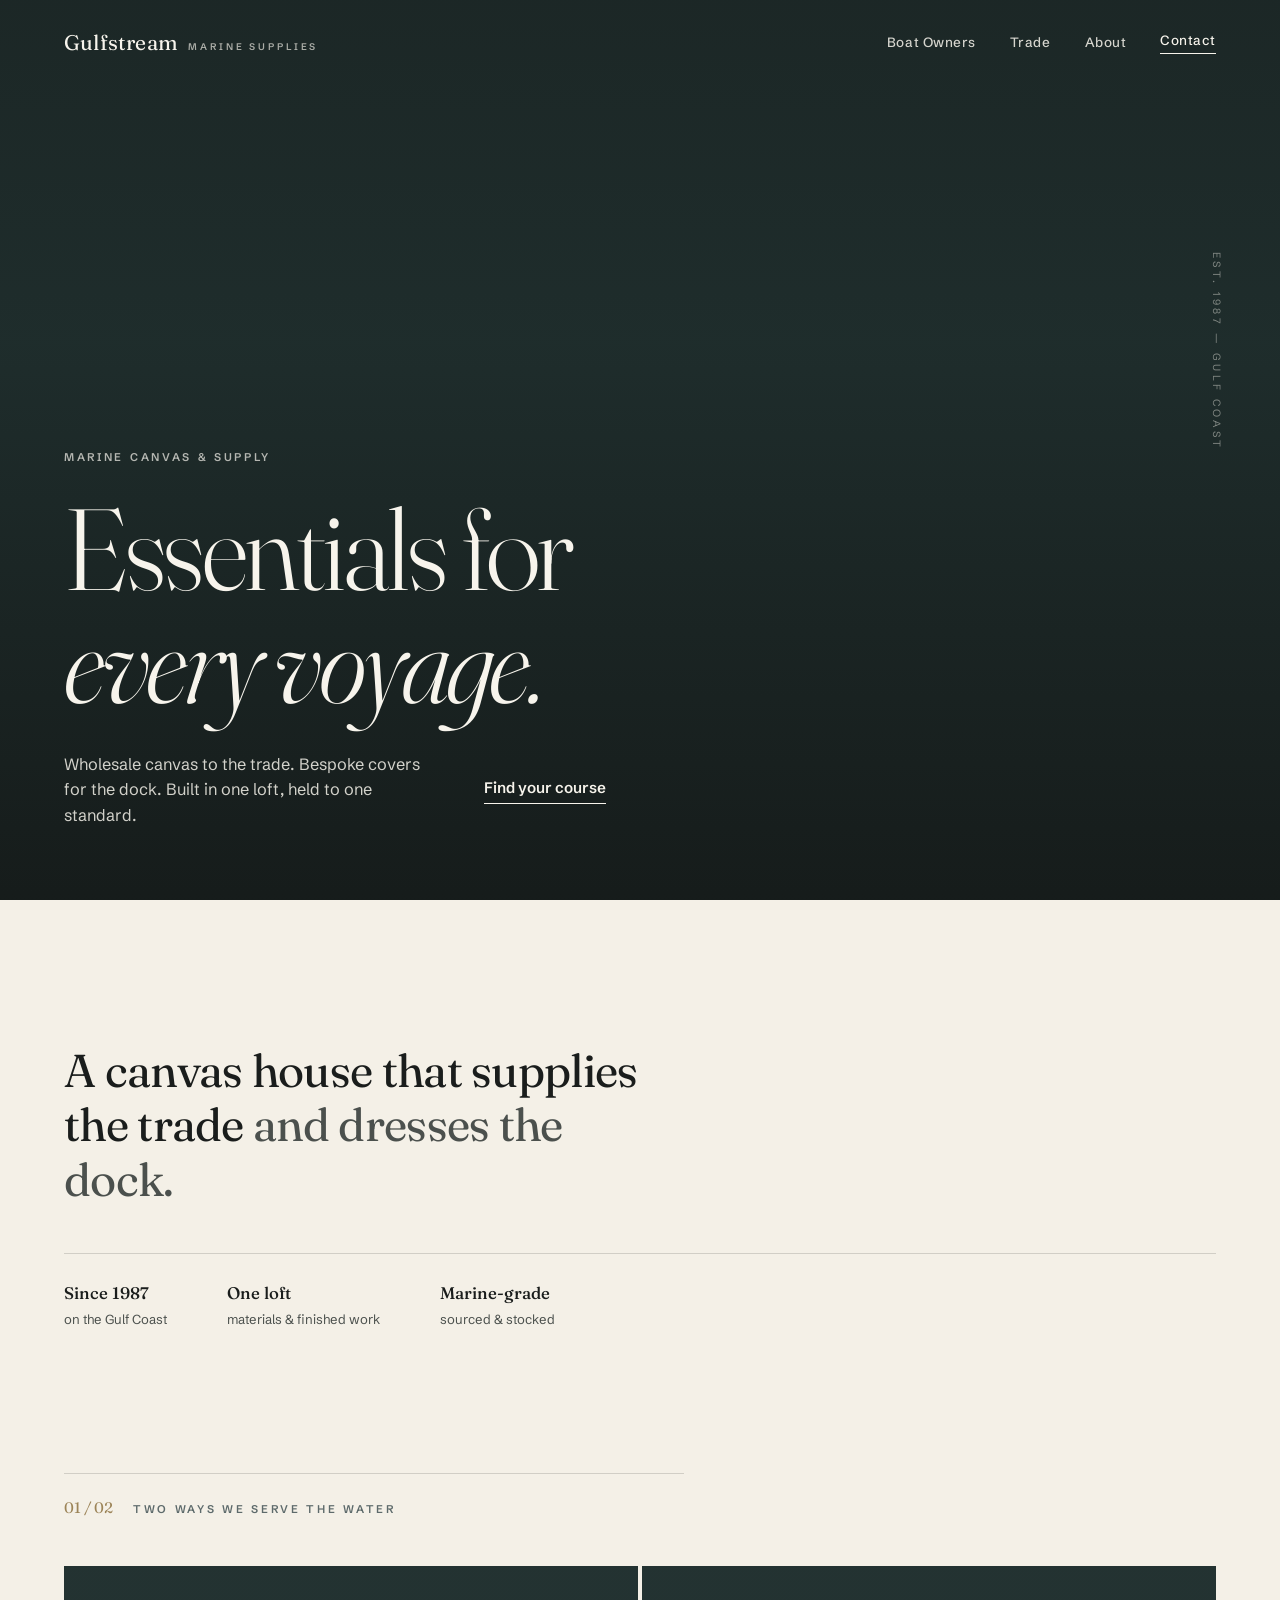
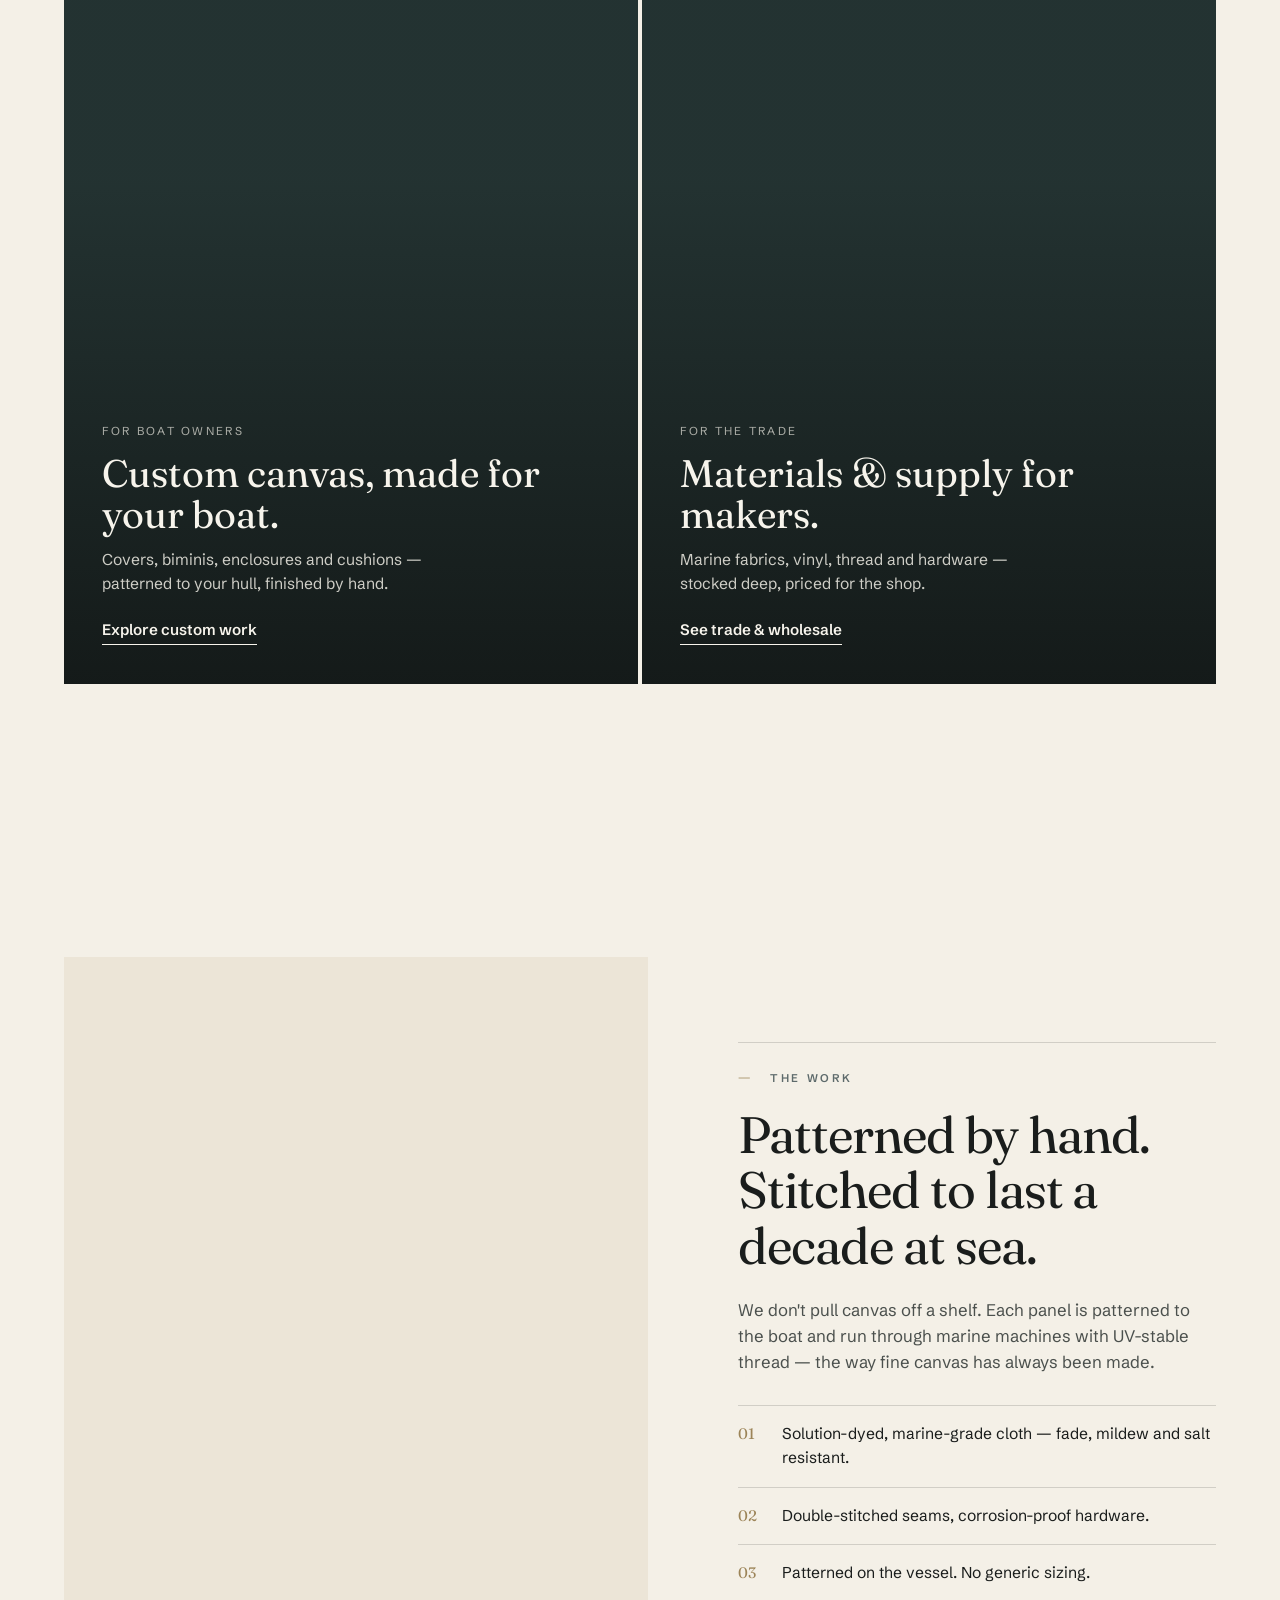
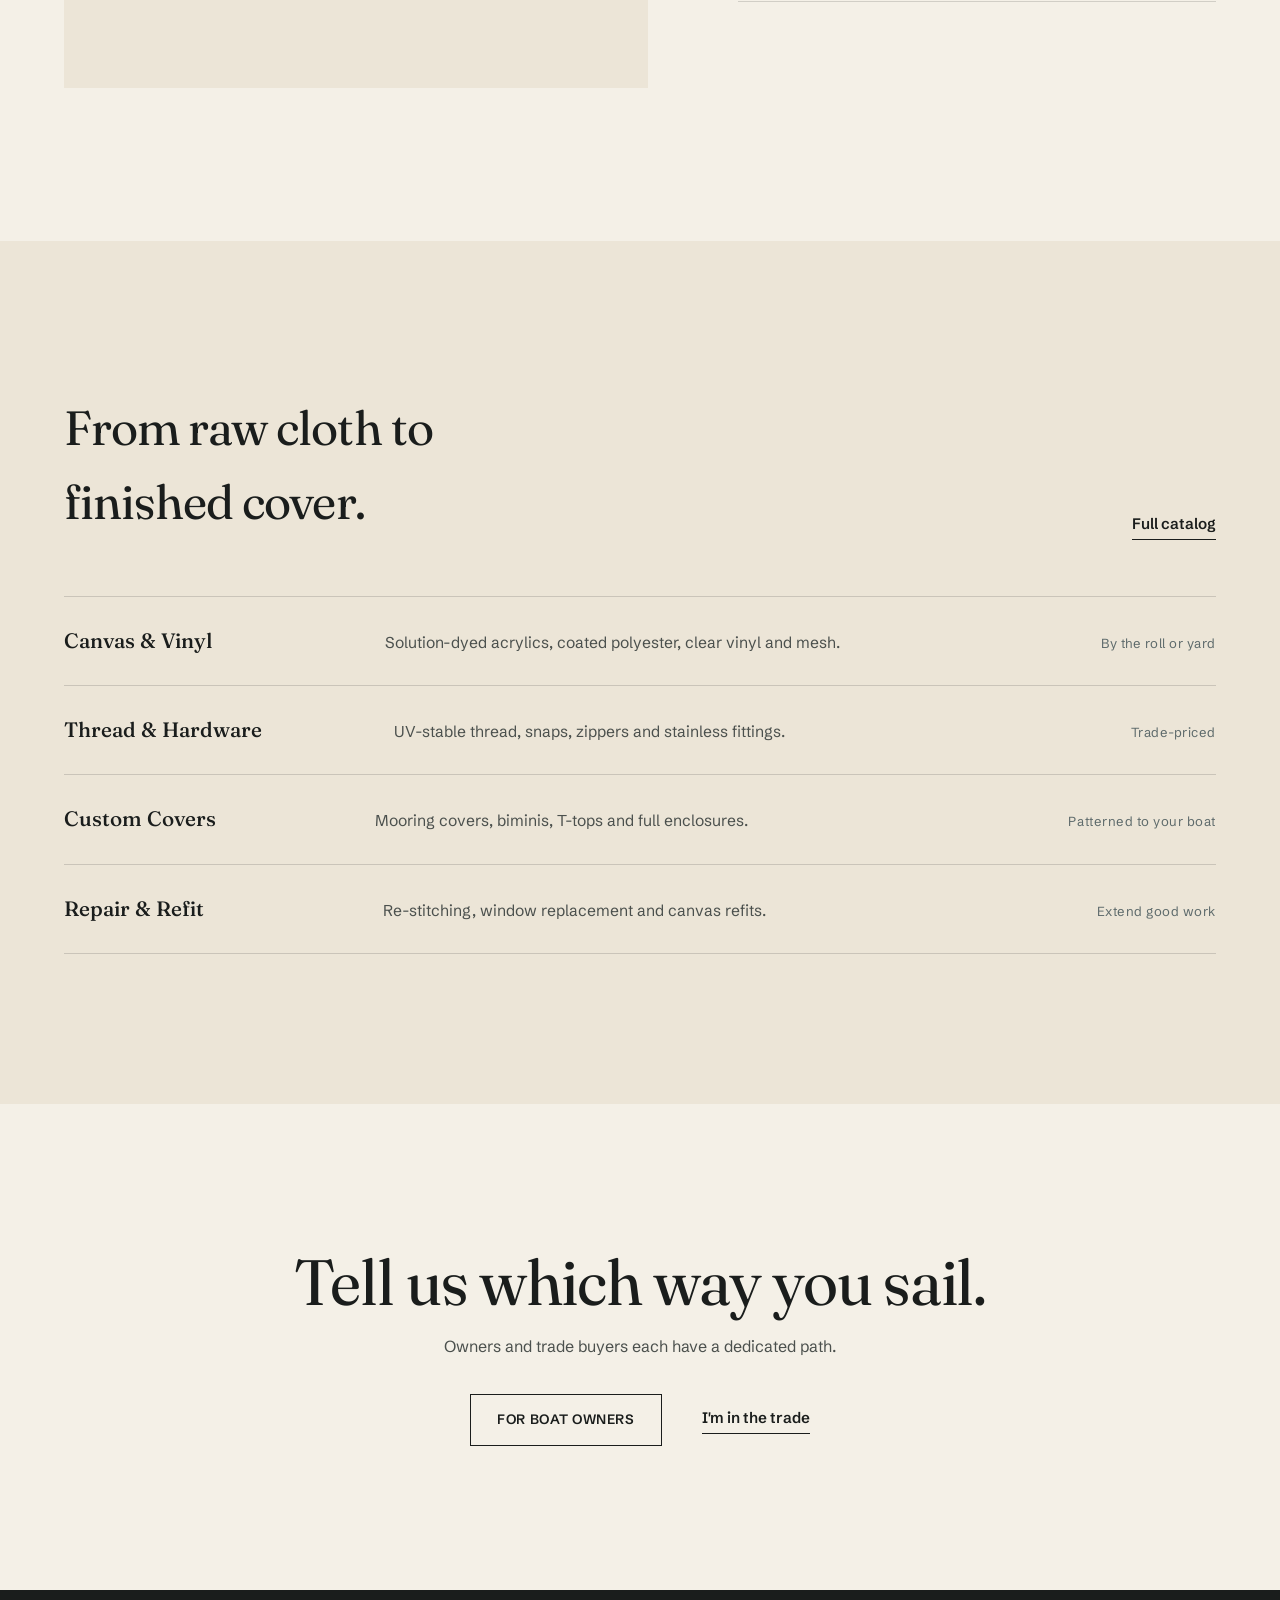
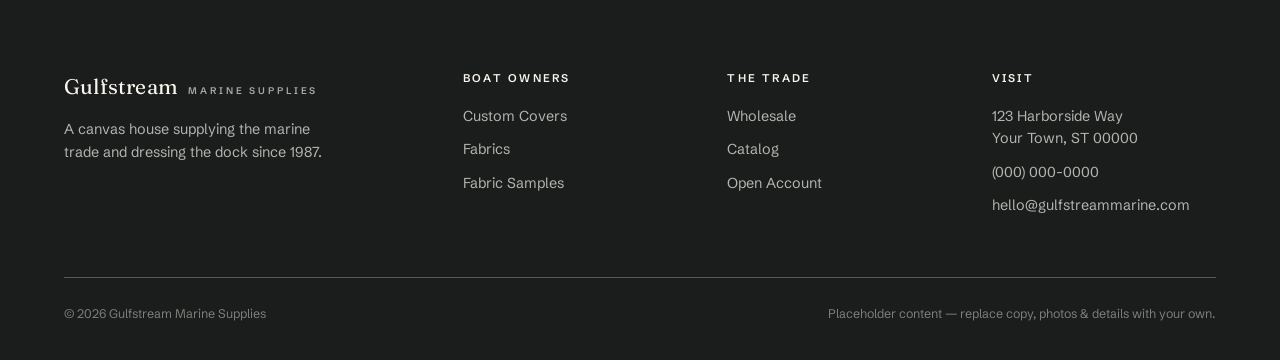
==== commit 33e1ec0c: "Redesign Home in refined editorial language (de-vibe-code pass) Home now on its own stylesheet (home" ====
--- a/index.html
+++ b/index.html
@@ -4,304 +4,190 @@
   <meta charset="UTF-8" />
   <meta name="viewport" content="width=device-width, initial-scale=1.0" />
   <title>Gulfstream Marine Supplies — Essentials for Every Voyage</title>
-  <meta name="description" content="Gulfstream Marine Supplies — marine canvas, fabrics, hardware and bespoke covers. Wholesale to the trade, custom-made for boat owners. Essentials for every voyage." />
-  <meta name="theme-color" content="#1b2832" />
-  <!-- Open Graph -->
+  <meta name="description" content="A canvas house supplying the marine trade and dressing the dock — wholesale materials and bespoke covers, from one loft on the Gulf Coast." />
+  <meta name="theme-color" content="#1a1d1c" />
   <meta property="og:title" content="Gulfstream Marine Supplies — Essentials for Every Voyage" />
-  <meta property="og:description" content="Marine canvas, fabrics, hardware and bespoke covers. Wholesale to the trade, custom-made for boat owners." />
+  <meta property="og:description" content="Wholesale marine canvas to the trade, bespoke covers for boat owners. From one loft." />
   <meta property="og:type" content="website" />
-  <!-- Inline SVG favicon -->
-  <link rel="icon" href="data:image/svg+xml,%3Csvg xmlns='http://www.w3.org/2000/svg' viewBox='0 0 40 40'%3E%3Crect width='40' height='40' rx='9' fill='%231b2832'/%3E%3Cg fill='none' stroke='%23cdb07a' stroke-width='1.6' stroke-linecap='round'%3E%3Cpath d='M10 21c2.5 0 2.5-2 5-2s2.5 2 5 2 2.5-2 5-2 2.5 2 5 2'/%3E%3Cpath d='M10 26c2.5 0 2.5-2 5-2s2.5 2 5 2 2.5-2 5-2 2.5 2 5 2' opacity='.55'/%3E%3Cpath d='M20 9l1.4 3.2L24.8 13l-2.4 2.2.6 3.4-3-1.7-3 1.7.6-3.4L15.2 13l3.4-.8z'/%3E%3C/g%3E%3C/svg%3E" />
+  <link rel="icon" href="data:image/svg+xml,%3Csvg xmlns='http://www.w3.org/2000/svg' viewBox='0 0 40 40'%3E%3Crect width='40' height='40' fill='%231a1d1c'/%3E%3Cg fill='none' stroke='%239c8458' stroke-width='1.5' stroke-linecap='round'%3E%3Cpath d='M10 22c2.5 0 2.5-2 5-2s2.5 2 5 2 2.5-2 5-2 2.5 2 5 2'/%3E%3Cpath d='M10 27c2.5 0 2.5-2 5-2s2.5 2 5 2 2.5-2 5-2 2.5 2 5 2' opacity='.55'/%3E%3C/g%3E%3C/svg%3E" />
   <link rel="preconnect" href="https://fonts.googleapis.com" />
   <link rel="preconnect" href="https://fonts.gstatic.com" crossorigin />
-  <link href="https://fonts.googleapis.com/css2?family=Fraunces:ital,opsz,wght@0,9..144,400;0,9..144,500;0,9..144,600;1,9..144,400&family=Inter:wght@400;500;600;700&display=swap" rel="stylesheet" />
-  <link rel="stylesheet" href="styles.css" />
+  <link href="https://fonts.googleapis.com/css2?family=Fraunces:ital,opsz,wght@0,9..144,300;0,9..144,400;0,9..144,500;1,9..144,400&family=Schibsted+Grotesk:wght@400;500;600;700&display=swap" rel="stylesheet" />
+  <link rel="stylesheet" href="home.css" />
 </head>
 <body>
 
   <!-- ============ NAV ============ -->
   <header class="nav" id="nav">
-    <div class="container nav__inner">
+    <div class="wrap nav__inner">
       <a href="index.html" class="brand" aria-label="Gulfstream Marine Supplies — home">
-        <span class="brand__mark" aria-hidden="true">
-          <svg viewBox="0 0 40 40" width="40" height="40" fill="none">
-            <circle cx="20" cy="20" r="18.4" stroke="currentColor" stroke-width="1.3" opacity=".5"/>
-            <g stroke="currentColor" stroke-width="1.6" stroke-linecap="round">
-              <path d="M9 22c2.7 0 2.7-2 5.5-2s2.75 2 5.5 2 2.75-2 5.5-2 2.75 2 5.5 2"/>
-              <path d="M9 27c2.7 0 2.7-2 5.5-2s2.75 2 5.5 2 2.75-2 5.5-2 2.75 2 5.5 2" opacity=".55"/>
-            </g>
-            <path d="M20 8l1.5 3.4 3.7.5-2.7 2.5.7 3.6-3.2-1.8-3.2 1.8.7-3.6-2.7-2.5 3.7-.5z" fill="currentColor"/>
-          </svg>
-        </span>
-        <span class="brand__word">
-          <span class="brand__name">Gulfstream</span>
-          <span class="brand__sub">Marine Supplies</span>
-        </span>
+        <span class="brand__name">Gulfstream</span>
+        <span class="brand__sub">Marine Supplies</span>
       </a>
-
       <nav class="nav__links" aria-label="Primary">
-        <a href="index.html" class="is-active">Home</a>
         <a href="custom.html">Boat Owners</a>
-        <a href="trade.html">Trade &amp; Wholesale</a>
+        <a href="trade.html">Trade</a>
         <a href="#about">About</a>
+        <a href="#contact" class="contact">Contact</a>
       </nav>
-
-      <a href="#contact" class="btn btn--brass nav__cta">Get in Touch</a>
       <button class="nav__toggle" aria-label="Toggle menu" aria-expanded="false"><span></span><span></span><span></span></button>
     </div>
   </header>
 
   <!-- ============ HERO ============ -->
   <section class="hero" id="top">
-    <img class="hero__photo" src="https://loremflickr.com/1600/1000/yacht?lock=10" alt="" aria-hidden="true" decoding="async" onerror="this.remove()" />
-    <div class="hero__grid-tex" aria-hidden="true"></div>
-    <div class="hero__glow" aria-hidden="true"></div>
-    <span class="hero__est" aria-hidden="true">Est. 1987 · Gulf Coast</span>
-    <div class="container hero__inner">
-      <p class="eyebrow eyebrow--light">Marine canvas · fabrics · hardware · bespoke covers</p>
-      <h1 class="h1 hero__title">
-        Essentials for<br /><span class="accent">every voyage.</span>
-      </h1>
-      <p class="hero__lead">
-        Gulfstream Marine Supplies outfits the water two ways: wholesale canvas and
-        materials for the trade, and bespoke, hand-finished covers for boat owners —
-        from the same loft, held to the same standard.
-      </p>
-      <div class="hero__actions">
-        <a href="custom.html" class="btn btn--brass btn--lg">For Boat Owners <span class="btn__arrow">→</span></a>
-        <a href="trade.html" class="btn btn--ghost btn--lg">Trade &amp; Wholesale <span class="btn__arrow">→</span></a>
+    <div class="hero__fallback" aria-hidden="true"></div>
+    <img class="hero__img" src="https://loremflickr.com/1920/1280/yacht,ocean?lock=70" alt="" aria-hidden="true" decoding="async" onerror="this.remove()" />
+    <span class="hero__est" aria-hidden="true">Est. 1987 — Gulf Coast</span>
+    <div class="wrap hero__inner">
+      <p class="label hero__eyebrow">Marine Canvas &amp; Supply</p>
+      <h1 class="hero__title">Essentials for<br /><em>every voyage.</em></h1>
+      <div class="hero__row">
+        <p class="hero__lead">Wholesale canvas to the trade. Bespoke covers for the dock. Built in one loft, held to one standard.</p>
+        <a href="#paths" class="link link--cream">Find your course</a>
       </div>
-      <ul class="hero__trust">
-        <li><strong>35+ yrs</strong><span>supplying the marine trade</span></li>
-        <li><strong>In-house</strong><span>canvas loft &amp; cut floor</span></li>
-        <li><strong>Marine-grade</strong><span>materials, sourced &amp; stocked</span></li>
-      </ul>
     </div>
-    <a href="#paths" class="hero__scroll" aria-label="Scroll down"><span></span></a>
   </section>
 
-  <!-- ============ MARQUEE ============ -->
-  <div class="marquee" aria-hidden="true">
-    <div class="marquee__track">
-      <span>Marine Canvas</span><span aria-hidden="true">·</span>
-      <span>Clear Vinyl &amp; Mesh</span><span aria-hidden="true">·</span>
-      <span>Thread &amp; Hardware</span><span aria-hidden="true">·</span>
-      <span>Bespoke Covers</span><span aria-hidden="true">·</span>
-      <span>Wholesale to the Trade</span><span aria-hidden="true">·</span>
-      <span>Marine Canvas</span><span aria-hidden="true">·</span>
-      <span>Clear Vinyl &amp; Mesh</span><span aria-hidden="true">·</span>
-      <span>Thread &amp; Hardware</span><span aria-hidden="true">·</span>
-      <span>Bespoke Covers</span><span aria-hidden="true">·</span>
-      <span>Wholesale to the Trade</span><span aria-hidden="true">·</span>
+  <!-- ============ MANIFESTO ============ -->
+  <section class="manifesto" id="about">
+    <div class="wrap">
+      <p class="reveal">A canvas house that supplies the trade <span class="dim">and dresses the dock.</span></p>
+      <div class="manifesto__foot reveal" data-d="1">
+        <div><b>Since 1987</b><span>on the Gulf Coast</span></div>
+        <div><b>One loft</b><span>materials &amp; finished work</span></div>
+        <div><b>Marine-grade</b><span>sourced &amp; stocked</span></div>
+      </div>
     </div>
-  </div>
+  </section>
 
-  <!-- ============ AUDIENCE SPLIT ============ -->
-  <section class="split section" id="paths">
-    <div class="container">
-      <div class="section-head reveal">
-        <svg class="stream stream--head" viewBox="0 0 200 20" fill="none" aria-hidden="true"><path d="M2 12c20 0 20-8 40-8s20 8 40 8 20-8 40-8 20 8 40 8 20-8 36-8" stroke="currentColor" stroke-width="1.5" stroke-linecap="round"/></svg>
-        <p class="eyebrow eyebrow--center">Two ways we serve the water</p>
-        <h2 class="h2">Choose your course.</h2>
-        <p class="section-head__sub">Whether you build canvas for a living or just want your own boat dressed properly, you're in the right harbor.</p>
+  <!-- ============ TWO PATHS ============ -->
+  <section class="paths" id="paths">
+    <div class="wrap">
+      <div class="paths__head reveal">
+        <div class="opener"><span class="opener__no">01 / 02</span><span class="label">Two ways we serve the water</span></div>
       </div>
-
-      <div class="split__grid">
-        <a href="custom.html" class="split__card reveal">
-          <div class="ph ph--a" aria-hidden="true"><img src="https://loremflickr.com/1000/1200/boat?lock=21" alt="" loading="lazy" decoding="async" onerror="this.remove()" /></div>
-          <span class="split__tag">B2C · Retail</span>
-          <div class="split__body">
-            <span class="split__num">01 — For Boat Owners</span>
-            <h3 class="split__title">Custom canvas, made for your boat.</h3>
-            <p class="split__desc">Covers, biminis, enclosures and cushions — patterned to your hull and hand-finished in our loft. Custom canvas for virtually anything aboard.</p>
-            <span class="split__cta">Explore custom covers <span class="btn__arrow">→</span></span>
+      <div class="paths__grid">
+        <a href="custom.html" class="path reveal">
+          <span class="path__fallback" aria-hidden="true"></span>
+          <img class="path__img" src="https://loremflickr.com/1100/1400/sailboat?lock=71" alt="Custom canvas for boat owners" loading="lazy" decoding="async" onerror="this.remove()" />
+          <div class="path__body">
+            <span class="path__no">For Boat Owners</span>
+            <h3 class="path__title">Custom canvas, made for your boat.</h3>
+            <p class="path__desc">Covers, biminis, enclosures and cushions — patterned to your hull, finished by hand.</p>
+            <span class="link link--cream">Explore custom work</span>
           </div>
         </a>
-
-        <a href="trade.html" class="split__card reveal" data-d="1">
-          <div class="ph ph--f" aria-hidden="true"><img src="https://loremflickr.com/1000/1200/sailboat?lock=22" alt="" loading="lazy" decoding="async" onerror="this.remove()" /></div>
-          <span class="split__tag">B2B · Wholesale</span>
-          <div class="split__body">
-            <span class="split__num">02 — For the Trade</span>
-            <h3 class="split__title">Materials &amp; supply for makers.</h3>
-            <p class="split__desc">Wholesale marine fabrics, clear vinyl, thread, fasteners and hardware for awning manufacturers, canvas &amp; sail lofts, and marine upholsterers.</p>
-            <span class="split__cta">See trade &amp; wholesale <span class="btn__arrow">→</span></span>
+        <a href="trade.html" class="path reveal" data-d="1">
+          <span class="path__fallback" aria-hidden="true"></span>
+          <img class="path__img" src="https://loremflickr.com/1100/1400/harbor,boat?lock=72" alt="Wholesale marine materials for the trade" loading="lazy" decoding="async" onerror="this.remove()" />
+          <div class="path__body">
+            <span class="path__no">For the Trade</span>
+            <h3 class="path__title">Materials &amp; supply for makers.</h3>
+            <p class="path__desc">Marine fabrics, vinyl, thread and hardware — stocked deep, priced for the shop.</p>
+            <span class="link link--cream">See trade &amp; wholesale</span>
           </div>
         </a>
       </div>
     </div>
   </section>
 
-  <!-- ============ ABOUT / CRAFT ============ -->
-  <section class="section" id="about" style="background:var(--bg)">
-    <div class="container">
-      <div class="feature__grid">
-        <div class="feature__media reveal">
-          <div class="ph ph--portrait"><img src="https://loremflickr.com/900/1100/sewing?lock=31" alt="Cutting and sewing canvas in the loft" loading="lazy" decoding="async" onerror="this.remove()" /><span class="ph__label">Photo: the loft floor · cutting canvas</span></div>
-          <div class="feature__badge"><b>One loft</b><span>materials &amp;<br />finished work</span></div>
+  <!-- ============ CRAFT ============ -->
+  <section class="craft">
+    <div class="wrap craft__grid">
+      <div class="craft__img reveal">
+        <span class="fallback" aria-hidden="true"></span>
+        <img src="https://loremflickr.com/1200/1500/sewing,fabric?lock=73" alt="Cutting and sewing canvas in the loft" loading="lazy" decoding="async" onerror="this.remove()" />
+      </div>
+      <div class="reveal" data-d="1">
+        <div class="opener"><span class="opener__no">—</span><span class="label">The work</span></div>
+        <h2 class="craft__title">Patterned by hand. Stitched to last a decade at sea.</h2>
+        <div class="craft__body">
+          <p>We don't pull canvas off a shelf. Each panel is patterned to the boat and run through marine machines with UV-stable thread — the way fine canvas has always been made.</p>
         </div>
-        <div class="reveal" data-d="1">
-          <p class="eyebrow">Who we are</p>
-          <h2 class="h2">A canvas house that supplies the trade and the dock.</h2>
-          <p class="lead-muted">
-            Gulfstream began on the Gulf Coast supplying local canvas shops with
-            cloth and hardware. Decades on, we still stock the materials the trade
-            relies on — and we run our own loft, building bespoke covers for owners
-            who want the real thing.
-          </p>
-          <ul class="ticklist">
-            <li>Marine-grade, solution-dyed canvas, clear vinyl and mesh — sourced and stocked.</li>
-            <li>Wholesale supply with real availability, fair volume pricing and trade terms.</li>
-            <li>Bespoke covers patterned on the boat and hand-finished, not pulled off a shelf.</li>
-          </ul>
-          <div style="margin-top:30px;display:flex;gap:14px;flex-wrap:wrap">
-            <a href="trade.html" class="btn btn--solid">Trade &amp; Wholesale <span class="btn__arrow">→</span></a>
-            <a href="custom.html" class="btn btn--ghost-dark">Custom for Owners <span class="btn__arrow">→</span></a>
-          </div>
+        <ul class="hlist">
+          <li><span class="k">01</span><span>Solution-dyed, marine-grade cloth — fade, mildew and salt resistant.</span></li>
+          <li><span class="k">02</span><span>Double-stitched seams, corrosion-proof hardware.</span></li>
+          <li><span class="k">03</span><span>Patterned on the vessel. No generic sizing.</span></li>
+        </ul>
+      </div>
+    </div>
+  </section>
+
+  <!-- ============ CATALOG ============ -->
+  <section class="cat">
+    <div class="wrap">
+      <div class="cat__head reveal">
+        <h2>From raw cloth to finished cover.</h2>
+        <a href="trade.html" class="link">Full catalog</a>
+      </div>
+      <div class="cat__list reveal" data-d="1">
+        <div class="cat__row">
+          <h3>Canvas &amp; Vinyl</h3>
+          <p>Solution-dyed acrylics, coated polyester, clear vinyl and mesh.</p>
+          <span class="meta">By the roll or yard</span>
+        </div>
+        <div class="cat__row">
+          <h3>Thread &amp; Hardware</h3>
+          <p>UV-stable thread, snaps, zippers and stainless fittings.</p>
+          <span class="meta">Trade-priced</span>
+        </div>
+        <div class="cat__row">
+          <h3>Custom Covers</h3>
+          <p>Mooring covers, biminis, T-tops and full enclosures.</p>
+          <span class="meta">Patterned to your boat</span>
+        </div>
+        <div class="cat__row">
+          <h3>Repair &amp; Refit</h3>
+          <p>Re-stitching, window replacement and canvas refits.</p>
+          <span class="meta">Extend good work</span>
         </div>
       </div>
     </div>
   </section>
 
-  <!-- ============ STAT STRIP ============ -->
-  <section class="section--tight band-dark">
-    <div class="container">
-      <div class="stat-row">
-        <div class="stat reveal"><b>35+</b><span>years on the water</span></div>
-        <div class="stat reveal" data-d="1"><b>400+</b><span>trade accounts supplied</span></div>
-        <div class="stat reveal" data-d="2"><b>10 yr</b><span>typical canvas service life</span></div>
-        <div class="stat reveal" data-d="3"><b>1–3 wk</b><span>custom cover turnaround</span></div>
-      </div>
-    </div>
-  </section>
-
-  <!-- ============ CAPABILITIES ============ -->
-  <section class="section" style="background:linear-gradient(180deg,var(--sand-100),var(--bg))">
-    <div class="container">
-      <div class="section-head reveal">
-        <p class="eyebrow eyebrow--center">What we keep on hand</p>
-        <h2 class="h2">From raw cloth to finished cover.</h2>
-      </div>
-      <div class="cards cards--4">
-        <article class="card reveal">
-          <div class="card__media ph ph--b"><img src="https://loremflickr.com/800/600/fabric?lock=41" alt="Marine fabrics" loading="lazy" decoding="async" onerror="this.remove()" /><span class="ph__label">Marine fabrics</span></div>
-          <div class="card__body">
-            <span class="card__kicker">Materials</span>
-            <h3 class="card__title">Canvas &amp; Vinyl</h3>
-            <p>Solution-dyed acrylics, coated polyesters, clear vinyl and mesh, by the roll or the yard.</p>
-          </div>
-        </article>
-        <article class="card reveal" data-d="1">
-          <div class="card__media ph ph--c"><img src="https://loremflickr.com/800/600/sewing?lock=42" alt="Thread and hardware" loading="lazy" decoding="async" onerror="this.remove()" /><span class="ph__label">Thread &amp; hardware</span></div>
-          <div class="card__body">
-            <span class="card__kicker">Components</span>
-            <h3 class="card__title">Thread &amp; Hardware</h3>
-            <p>UV-stable thread, fasteners, snaps, zippers and corrosion-proof fittings.</p>
-          </div>
-        </article>
-        <article class="card reveal" data-d="2">
-          <div class="card__media ph ph--d"><img src="https://loremflickr.com/800/600/yacht?lock=43" alt="Custom covers" loading="lazy" decoding="async" onerror="this.remove()" /><span class="ph__label">Custom covers</span></div>
-          <div class="card__body">
-            <span class="card__kicker">Bespoke</span>
-            <h3 class="card__title">Custom Covers</h3>
-            <p>Mooring covers, biminis, T-tops and full enclosures, patterned to your boat.</p>
-          </div>
-        </article>
-        <article class="card reveal" data-d="3">
-          <div class="card__media ph ph--e"><img src="https://loremflickr.com/800/600/sailboat?lock=44" alt="Repairs and refits" loading="lazy" decoding="async" onerror="this.remove()" /><span class="ph__label">Repairs &amp; refits</span></div>
-          <div class="card__body">
-            <span class="card__kicker">Service</span>
-            <h3 class="card__title">Repair &amp; Refit</h3>
-            <p>Re-stitching, window replacement and canvas refits to extend the life of good work.</p>
-          </div>
-        </article>
-      </div>
-    </div>
-  </section>
-
-  <!-- ============ TESTIMONIALS ============ -->
-  <section class="section" style="background:var(--sand-100)">
-    <div class="container">
-      <div class="section-head reveal">
-        <p class="eyebrow eyebrow--center">Trusted on both sides of the counter</p>
-        <h2 class="h2">The trade and the dock agree.</h2>
-      </div>
-      <div class="quotes__grid">
-        <figure class="quote reveal">
-          <blockquote>"Our go-to for canvas and hardware. Stock is always there and the pricing lets us hold our margins."</blockquote>
-          <figcaption><strong>Reyes Awning Co.</strong><span>Wholesale account · 9 years</span></figcaption>
-        </figure>
-        <figure class="quote reveal" data-d="1">
-          <blockquote>"The fit is unreal — it looks like it came with the boat. You can feel the hand-finishing."</blockquote>
-          <figcaption><strong>Daniel R.</strong><span>38' Sportfish · Full Enclosure</span></figcaption>
-        </figure>
-        <figure class="quote reveal" data-d="2">
-          <blockquote>"They supply our loft and never miss a delivery. A real partner, not just a vendor."</blockquote>
-          <figcaption><strong>Harbor Sail &amp; Canvas</strong><span>Trade account · 14 years</span></figcaption>
-        </figure>
-      </div>
-    </div>
-  </section>
-
-  <!-- ============ CONTACT CTA ============ -->
-  <section class="formband section" id="contact">
-    <div class="container">
-      <div class="section-head section-head--light reveal" style="text-align:center;max-width:680px">
-        <p class="eyebrow eyebrow--light eyebrow--center">Get in touch</p>
-        <h2 class="h2 h2--light">Tell us which way you sail.</h2>
-        <p class="section-head__sub" style="margin-bottom:30px">Owners and trade buyers each have a dedicated path — pick yours and we'll take it from there.</p>
-        <div class="hero__actions" style="justify-content:center;margin-top:0">
-          <a href="custom.html#samples" class="btn btn--brass btn--lg">I'm a boat owner <span class="btn__arrow">→</span></a>
-          <a href="trade.html#trade-account" class="btn btn--ghost btn--lg">I'm in the trade <span class="btn__arrow">→</span></a>
-        </div>
+  <!-- ============ CLOSING ============ -->
+  <section class="close" id="contact">
+    <div class="wrap">
+      <h2 class="reveal">Tell us which way you sail.</h2>
+      <p class="reveal" data-d="1">Owners and trade buyers each have a dedicated path.</p>
+      <div class="close__row reveal" data-d="2">
+        <a href="custom.html" class="btn-line">For Boat Owners</a>
+        <a href="trade.html" class="link">I'm in the trade</a>
       </div>
     </div>
   </section>
 
   <!-- ============ FOOTER ============ -->
   <footer class="footer">
-    <div class="container">
-      <div class="footer__grid">
-        <div class="footer__brand">
-          <a href="index.html" class="brand">
-            <span class="brand__mark" aria-hidden="true">
-              <svg viewBox="0 0 40 40" width="36" height="36" fill="none">
-                <circle cx="20" cy="20" r="18.4" stroke="currentColor" stroke-width="1.3" opacity=".5"/>
-                <g stroke="currentColor" stroke-width="1.6" stroke-linecap="round">
-                  <path d="M9 22c2.7 0 2.7-2 5.5-2s2.75 2 5.5 2 2.75-2 5.5-2 2.75 2 5.5 2"/>
-                  <path d="M9 27c2.7 0 2.7-2 5.5-2s2.75 2 5.5 2 2.75-2 5.5-2 2.75 2 5.5 2" opacity=".55"/>
-                </g>
-                <path d="M20 8l1.5 3.4 3.7.5-2.7 2.5.7 3.6-3.2-1.8-3.2 1.8.7-3.6-2.7-2.5 3.7-.5z" fill="currentColor"/>
-              </svg>
-            </span>
-            <span class="brand__word"><span class="brand__name">Gulfstream</span><span class="brand__sub">Marine Supplies</span></span>
-          </a>
-          <p>Essentials for every voyage — wholesale marine canvas &amp; supplies, and bespoke covers built in our own loft.</p>
+    <div class="wrap">
+      <div class="footer__top">
+        <div>
+          <a href="index.html" class="brand"><span class="brand__name">Gulfstream</span><span class="brand__sub">Marine Supplies</span></a>
+          <p>A canvas house supplying the marine trade and dressing the dock since 1987.</p>
         </div>
         <div class="footer__col">
           <h4>Boat Owners</h4>
           <a href="custom.html">Custom Covers</a>
-          <a href="custom.html#products">Biminis &amp; Enclosures</a>
-          <a href="custom.html#fabrics">Fabric Options</a>
-          <a href="custom.html#samples">Request Samples</a>
+          <a href="custom.html#fabrics">Fabrics</a>
+          <a href="custom.html#samples">Fabric Samples</a>
         </div>
         <div class="footer__col">
           <h4>The Trade</h4>
-          <a href="trade.html">Wholesale Supply</a>
-          <a href="trade.html#catalog">Materials Catalog</a>
-          <a href="trade.html#specs">Specs &amp; MOQ</a>
-          <a href="trade.html#trade-account">Open an Account</a>
+          <a href="trade.html">Wholesale</a>
+          <a href="trade.html#catalog">Catalog</a>
+          <a href="trade.html#trade-account">Open Account</a>
         </div>
-        <div class="footer__col footer__cta">
-          <h4>Visit the loft</h4>
+        <div class="footer__col">
+          <h4>Visit</h4>
           <p>123 Harborside Way<br />Your Town, ST 00000</p>
           <a href="tel:+10000000000">(000) 000-0000</a>
           <a href="mailto:hello@gulfstreammarine.com">hello@gulfstreammarine.com</a>
         </div>
       </div>
       <div class="footer__base">
-        <span>© <span id="year"></span> Gulfstream Marine Supplies. All rights reserved.</span>
-        <span>Placeholder content — replace copy, photos &amp; contact details with your own.</span>
+        <span>© <span id="year"></span> Gulfstream Marine Supplies</span>
+        <span>Placeholder content — replace copy, photos &amp; details with your own.</span>
       </div>
     </div>
   </footer>
--- a/home.css
+++ b/home.css
@@ -0,0 +1,237 @@
+/* =========================================================
+   GULFSTREAM MARINE SUPPLIES — Home (refined edition)
+   Editorial, near-monochrome, flat, hairline-based.
+   No gradients · no shadows · no pills · sparse copy.
+   ========================================================= */
+
+:root {
+  --paper: #f4f0e7;
+  --paper-deep: #ece5d7;
+  --ink: #1a1d1c;
+  --ink-soft: #4b504d;
+  --slate: #5d6a6b;
+  --cream: #f7f4ec;
+  --brass: #9c8458;          /* hairline / label accent ONLY */
+  --line: rgba(26, 29, 28, 0.16);
+  --line-soft: rgba(26, 29, 28, 0.10);
+  --line-cream: rgba(247, 244, 236, 0.28);
+
+  --maxw: 1280px;
+  --gutter: clamp(22px, 5vw, 80px);
+
+  --serif: "Fraunces", Georgia, serif;
+  --sans: "Schibsted Grotesk", system-ui, -apple-system, sans-serif;
+  --ease: cubic-bezier(0.22, 0.61, 0.36, 1);
+}
+
+* { box-sizing: border-box; margin: 0; padding: 0; }
+html { scroll-behavior: smooth; -webkit-text-size-adjust: 100%; }
+body {
+  font-family: var(--sans);
+  background: var(--paper);
+  color: var(--ink);
+  line-height: 1.55;
+  -webkit-font-smoothing: antialiased;
+  overflow-x: hidden;
+}
+img { display: block; max-width: 100%; }
+a { color: inherit; text-decoration: none; }
+
+.wrap { width: 100%; max-width: var(--maxw); margin: 0 auto; padding: 0 var(--gutter); }
+
+/* ---- type primitives ---- */
+.label {
+  font-size: 0.7rem; font-weight: 600; letter-spacing: 0.24em;
+  text-transform: uppercase; color: var(--slate);
+}
+.label--brass { color: var(--brass); }
+.serif { font-family: var(--serif); font-weight: 400; letter-spacing: -0.015em; line-height: 1.04; }
+.measure { max-width: 42ch; }
+
+/* editorial text link */
+.link {
+  font-family: var(--sans); font-weight: 600; font-size: 0.95rem;
+  display: inline-block; padding-bottom: 3px;
+  border-bottom: 1px solid var(--ink);
+  transition: color .3s var(--ease), border-color .3s var(--ease);
+}
+.link:hover { color: var(--brass); border-color: var(--brass); }
+.link--cream { border-color: var(--cream); color: var(--cream); }
+.link--cream:hover { color: var(--brass); border-color: var(--brass); }
+
+/* thin outline button (used sparingly) */
+.btn-line {
+  font-family: var(--sans); font-weight: 600; font-size: 0.85rem;
+  letter-spacing: 0.04em; text-transform: uppercase;
+  display: inline-block; padding: 14px 26px; border: 1px solid var(--ink);
+  transition: background .3s var(--ease), color .3s var(--ease);
+}
+.btn-line:hover { background: var(--ink); color: var(--paper); }
+.btn-line--cream { border-color: var(--cream); color: var(--cream); }
+.btn-line--cream:hover { background: var(--cream); color: var(--ink); }
+
+/* hairline section opener (left-aligned, magazine style) */
+.opener { border-top: 1px solid var(--line); padding-top: 22px; display: flex; gap: 20px; align-items: baseline; }
+.opener__no { font-family: var(--serif); font-size: 0.95rem; color: var(--brass); }
+
+/* =========================================================
+   Nav — minimal, no blur, no pill
+   ========================================================= */
+.nav {
+  position: fixed; inset: 0 0 auto 0; z-index: 50;
+  padding: 26px 0; transition: background .4s var(--ease), padding .4s var(--ease), border-color .4s;
+  border-bottom: 1px solid transparent;
+}
+.nav.scrolled { background: var(--paper); border-bottom-color: var(--line-soft); padding: 16px 0; }
+.nav__inner { display: flex; align-items: center; justify-content: space-between; gap: 30px; }
+
+.brand { display: flex; align-items: baseline; gap: 10px; color: var(--cream); }
+.nav.scrolled .brand { color: var(--ink); }
+.brand__name { font-family: var(--serif); font-size: 1.32rem; letter-spacing: 0.01em; }
+.brand__sub { font-size: 0.6rem; font-weight: 600; letter-spacing: 0.3em; text-transform: uppercase; opacity: 0.65; }
+
+.nav__links { display: flex; gap: 34px; align-items: center; }
+.nav__links a {
+  font-size: 0.84rem; font-weight: 500; letter-spacing: 0.04em; color: var(--cream); opacity: 0.85;
+  transition: opacity .25s, color .25s;
+}
+.nav.scrolled .nav__links a { color: var(--ink); }
+.nav__links a:hover { opacity: 1; color: var(--brass); }
+.nav__links a.contact { border-bottom: 1px solid currentColor; padding-bottom: 2px; opacity: 1; }
+
+.nav__toggle { display: none; flex-direction: column; gap: 5px; background: none; border: 0; cursor: pointer; padding: 6px; }
+.nav__toggle span { width: 24px; height: 1.5px; background: var(--cream); transition: .3s; }
+.nav.scrolled .nav__toggle span { background: var(--ink); }
+
+/* =========================================================
+   Hero — full-bleed image, headline bottom-left
+   ========================================================= */
+.hero { position: relative; height: 100svh; min-height: 620px; display: flex; align-items: flex-end; color: var(--cream); }
+.hero__img { position: absolute; inset: 0; width: 100%; height: 100%; object-fit: cover; z-index: 0;
+  filter: grayscale(0.42) contrast(1.06) brightness(0.82) sepia(0.06); }
+.hero::after { content: ""; position: absolute; inset: 0; z-index: 1;
+  background: linear-gradient(180deg, rgba(20,22,21,0.34) 0%, rgba(20,22,21,0.12) 38%, rgba(18,20,19,0.72) 100%); }
+.hero__fallback { position: absolute; inset: 0; z-index: -1; background: #20302f; }
+.hero__inner { position: relative; z-index: 2; width: 100%; padding-bottom: clamp(48px, 8vh, 96px); }
+.hero__eyebrow { margin-bottom: 26px; color: rgba(247,244,236,0.7); }
+.hero__title { font-family: var(--serif); font-weight: 300; font-size: clamp(3rem, 9vw, 8rem); line-height: 0.98; letter-spacing: -0.03em; }
+.hero__title em { font-style: italic; }
+.hero__row { margin-top: 34px; display: flex; flex-wrap: wrap; align-items: center; gap: 30px 40px; }
+.hero__lead { max-width: 38ch; color: rgba(247,244,236,0.84); font-size: 1.02rem; }
+.hero__est { position: absolute; right: var(--gutter); top: 50%; transform: translateY(-50%) rotate(90deg); transform-origin: right center;
+  z-index: 2; font-size: 0.66rem; letter-spacing: 0.3em; text-transform: uppercase; color: rgba(247,244,236,0.45); }
+
+/* =========================================================
+   Manifesto — one idea, lots of air
+   ========================================================= */
+.manifesto { padding: clamp(90px, 16vh, 200px) 0; }
+.manifesto p { font-family: var(--serif); font-weight: 400; font-size: clamp(1.6rem, 3.6vw, 3.1rem); line-height: 1.18; letter-spacing: -0.015em; max-width: 20ch; }
+.manifesto p .dim { color: var(--ink-soft); }
+.manifesto__foot { margin-top: 46px; display: flex; flex-wrap: wrap; gap: 14px 60px; border-top: 1px solid var(--line); padding-top: 26px; }
+.manifesto__foot div { display: flex; flex-direction: column; gap: 3px; }
+.manifesto__foot b { font-family: var(--serif); font-size: 1.05rem; font-weight: 500; }
+.manifesto__foot span { font-size: 0.82rem; color: var(--ink-soft); }
+
+/* =========================================================
+   Two paths — editorial split, image panels
+   ========================================================= */
+.paths { padding-bottom: clamp(60px, 10vw, 120px); }
+.paths__head { margin-bottom: 46px; max-width: 620px; }
+.paths__grid { display: grid; grid-template-columns: 1fr 1fr; gap: 4px; }
+.path { position: relative; display: block; color: var(--cream); overflow: hidden; aspect-ratio: 4/5; }
+.path__img { position: absolute; inset: 0; width: 100%; height: 100%; object-fit: cover;
+  filter: grayscale(0.42) contrast(1.06) brightness(0.78) sepia(0.06); transition: transform 1.2s var(--ease); }
+.path:hover .path__img { transform: scale(1.04); }
+.path__fallback { position: absolute; inset: 0; z-index: 0; background: #243433; }
+.path::after { content: ""; position: absolute; inset: 0;
+  background: linear-gradient(180deg, rgba(18,20,19,0.05) 30%, rgba(16,19,18,0.78) 100%); }
+.path__body { position: absolute; inset: auto 0 0 0; z-index: 1; padding: clamp(26px, 3vw, 44px); }
+.path__no { font-size: 0.72rem; letter-spacing: 0.2em; text-transform: uppercase; color: rgba(247,244,236,0.66); }
+.path__title { font-family: var(--serif); font-weight: 400; font-size: clamp(1.7rem, 3vw, 2.6rem); margin: 12px 0 14px; line-height: 1.05; }
+.path__desc { color: rgba(247,244,236,0.82); font-size: 0.98rem; max-width: 34ch; margin-bottom: 20px; }
+
+/* =========================================================
+   Craft — asymmetric image + sparse text
+   ========================================================= */
+.craft { padding: clamp(80px, 12vw, 160px) 0; }
+.craft__grid { display: grid; grid-template-columns: 1.1fr 0.9fr; gap: clamp(36px, 7vw, 110px); align-items: center; }
+.craft__img { position: relative; aspect-ratio: 4/5; }
+.craft__img img { position: absolute; inset: 0; width: 100%; height: 100%; object-fit: cover;
+  filter: grayscale(0.42) contrast(1.06) brightness(0.95) sepia(0.06); }
+.craft__img .fallback { position: absolute; inset: 0; z-index: 0; background: var(--paper-deep); }
+.craft__title { font-family: var(--serif); font-weight: 400; font-size: clamp(1.9rem, 4vw, 3.2rem); line-height: 1.08; letter-spacing: -0.02em; margin: 18px 0 24px; }
+.craft__body p { color: var(--ink-soft); font-size: 1.05rem; max-width: 46ch; }
+/* hairline list — NO checkmark circles */
+.hlist { list-style: none; margin-top: 30px; }
+.hlist li { border-top: 1px solid var(--line); padding: 16px 0; font-size: 0.98rem; color: var(--ink); display: flex; gap: 18px; }
+.hlist li:last-child { border-bottom: 1px solid var(--line); }
+.hlist .k { font-family: var(--serif); color: var(--brass); font-size: 0.95rem; flex: none; width: 26px; }
+
+/* =========================================================
+   Catalog — clean editorial list, no cards/pills/icons
+   ========================================================= */
+.cat { background: var(--paper-deep); padding: clamp(80px, 12vw, 150px) 0; }
+.cat__head { display: flex; justify-content: space-between; align-items: flex-end; flex-wrap: wrap; gap: 20px; margin-bottom: 56px; }
+.cat__head h2 { font-family: var(--serif); font-weight: 400; font-size: clamp(1.9rem, 4vw, 3rem); letter-spacing: -0.02em; max-width: 16ch; }
+.cat__list { border-top: 1px solid var(--line); }
+.cat__row { display: grid; grid-template-columns: 0.6fr 1.4fr auto; gap: 24px; align-items: baseline;
+  padding: 28px 0; border-bottom: 1px solid var(--line); transition: padding-left .35s var(--ease); }
+.cat__row:hover { padding-left: 14px; }
+.cat__row h3 { font-family: var(--serif); font-weight: 500; font-size: 1.3rem; }
+.cat__row p { color: var(--ink-soft); font-size: 0.98rem; max-width: 50ch; }
+.cat__row .meta { font-size: 0.82rem; color: var(--slate); letter-spacing: 0.04em; white-space: nowrap; }
+
+/* =========================================================
+   Closing CTA — quiet
+   ========================================================= */
+.close { padding: clamp(100px, 16vh, 200px) 0; text-align: center; }
+.close h2 { font-family: var(--serif); font-weight: 400; font-size: clamp(2rem, 5vw, 4rem); letter-spacing: -0.02em; max-width: 18ch; margin: 0 auto 18px; line-height: 1.06; }
+.close p { color: var(--ink-soft); margin-bottom: 36px; }
+.close__row { display: flex; justify-content: center; gap: 16px 40px; flex-wrap: wrap; align-items: center; }
+
+/* =========================================================
+   Footer — refined
+   ========================================================= */
+.footer { background: var(--ink); color: rgba(247,244,236,0.7); padding: 80px 0 36px; }
+.footer__top { display: grid; grid-template-columns: 1.6fr 1fr 1fr 1fr; gap: 40px; padding-bottom: 50px; border-bottom: 1px solid var(--line-cream); }
+.footer .brand { color: var(--cream); margin-bottom: 16px; }
+.footer__top > div > p { font-size: 0.9rem; max-width: 30ch; }
+.footer__col h4 { color: var(--cream); font-size: 0.7rem; letter-spacing: 0.2em; text-transform: uppercase; margin-bottom: 18px; font-weight: 600; }
+.footer__col a, .footer__col p { display: block; font-size: 0.9rem; margin-bottom: 11px; color: rgba(247,244,236,0.7); transition: color .25s; }
+.footer__col a:hover { color: var(--brass); }
+.footer__base { display: flex; justify-content: space-between; gap: 16px; flex-wrap: wrap; padding-top: 26px; font-size: 0.78rem; color: rgba(247,244,236,0.45); }
+
+/* =========================================================
+   Reveal — slow, subtle
+   ========================================================= */
+.reveal { opacity: 0; transform: translateY(20px); transition: opacity 1s var(--ease), transform 1s var(--ease); }
+.reveal.in { opacity: 1; transform: none; }
+.reveal[data-d="1"] { transition-delay: .12s; }
+.reveal[data-d="2"] { transition-delay: .24s; }
+
+/* =========================================================
+   Responsive
+   ========================================================= */
+@media (max-width: 900px) {
+  .nav__links { display: none; }
+  .nav__links.open { display: flex; flex-direction: column; align-items: flex-start; gap: 20px;
+    position: absolute; top: 100%; left: 0; right: 0; background: var(--paper); padding: 26px var(--gutter); border-bottom: 1px solid var(--line); }
+  .nav__links.open a { color: var(--ink); }
+  .nav__toggle { display: flex; }
+  .craft__grid { grid-template-columns: 1fr; gap: 40px; }
+  .footer__top { grid-template-columns: 1fr 1fr; }
+  .hero__est { display: none; }
+  .cat__row { grid-template-columns: 1fr; gap: 8px; }
+  .cat__row .meta { margin-top: 4px; }
+}
+@media (max-width: 600px) {
+  .paths__grid { grid-template-columns: 1fr; }
+  .path { aspect-ratio: 3/2; }
+  .footer__top { grid-template-columns: 1fr; gap: 30px; }
+  .hero__row { gap: 22px; }
+}
+@media (prefers-reduced-motion: reduce) {
+  * { animation: none !important; scroll-behavior: auto; }
+  .reveal { opacity: 1; transform: none; }
+  .path:hover .path__img { transform: none; }
+}
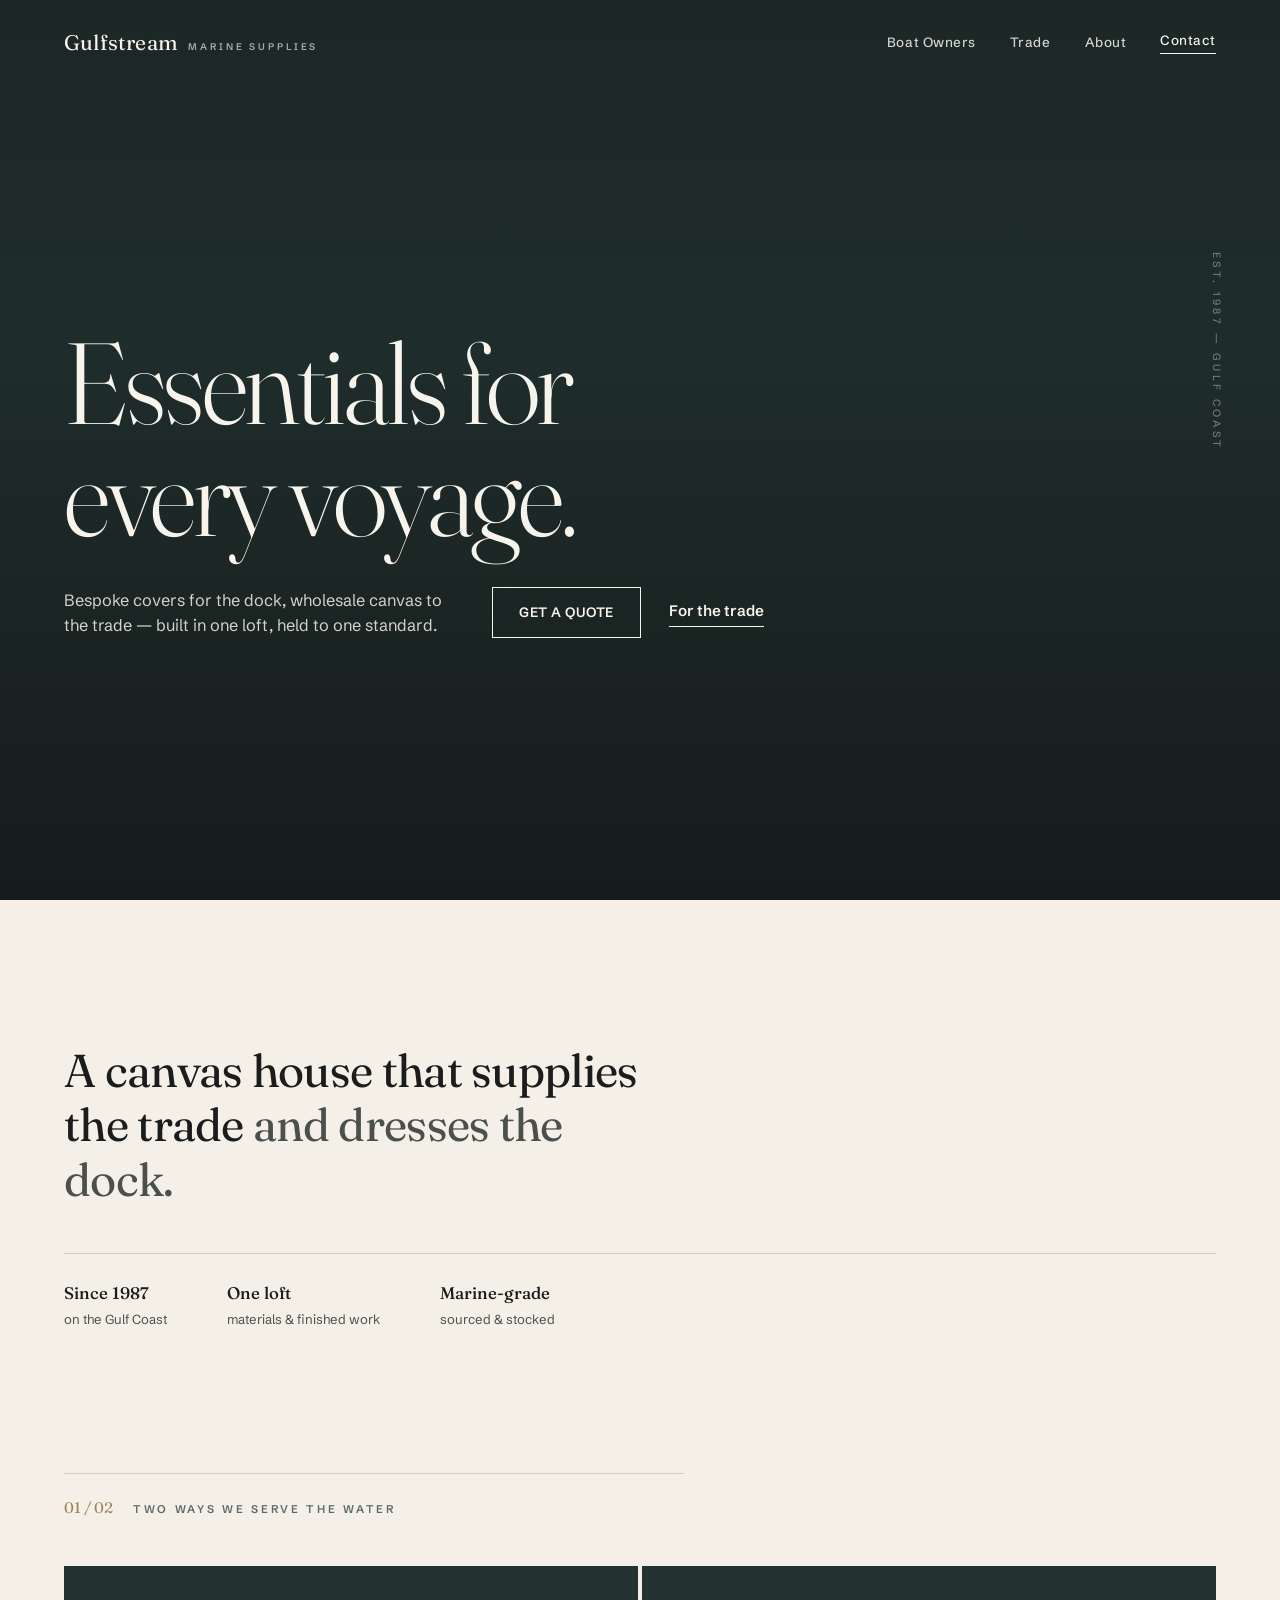
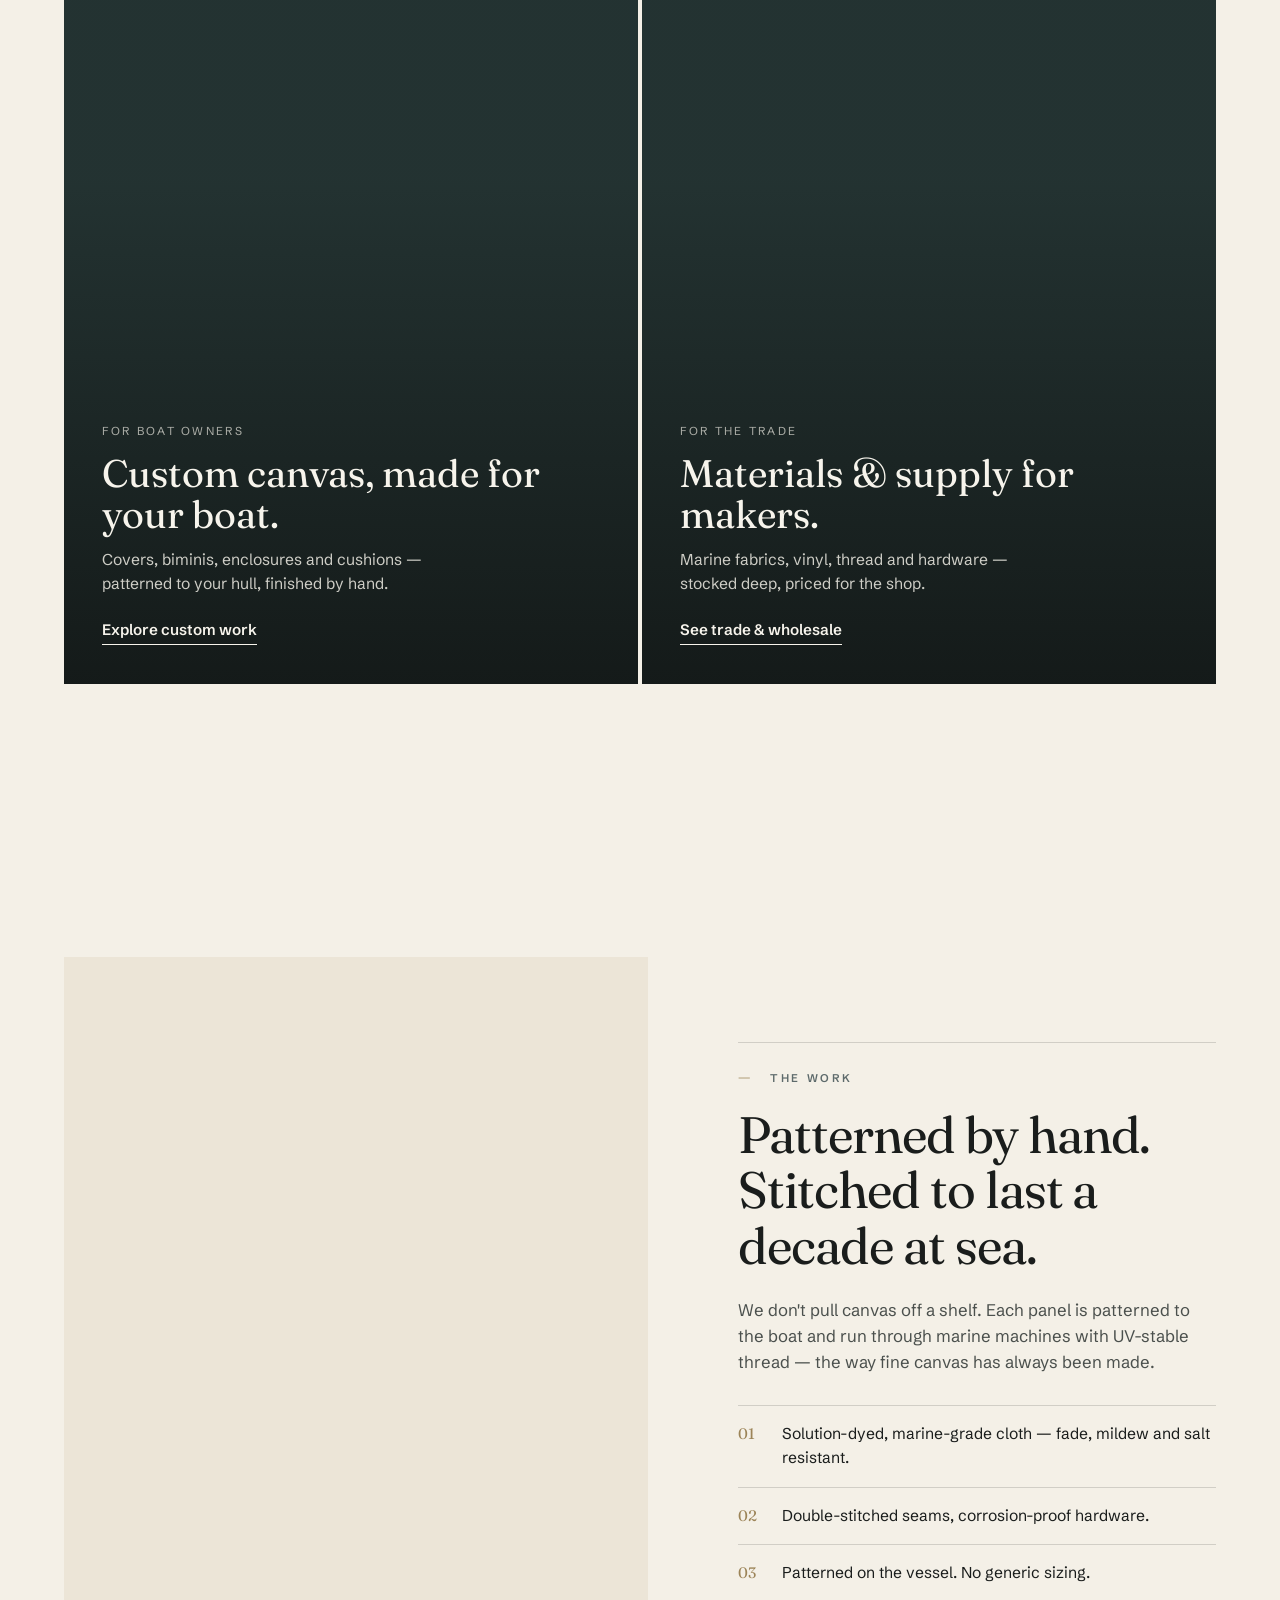
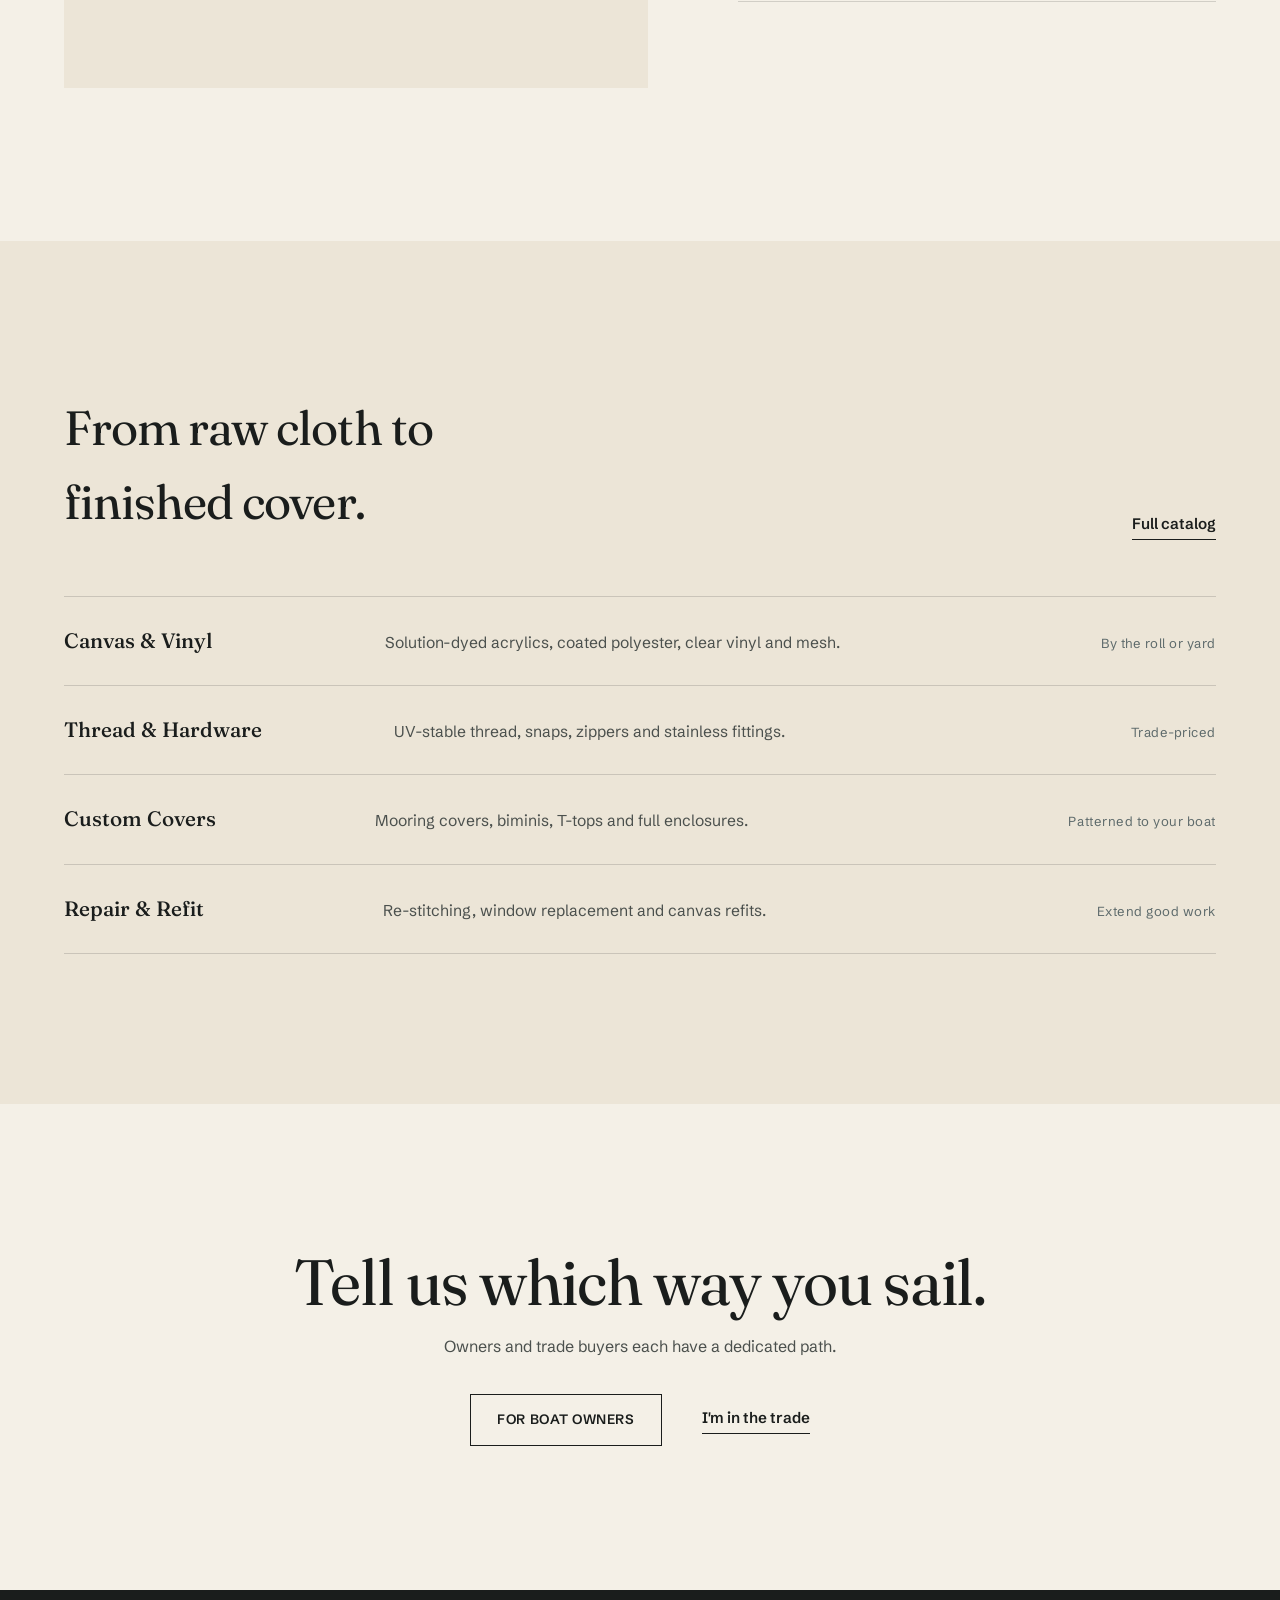
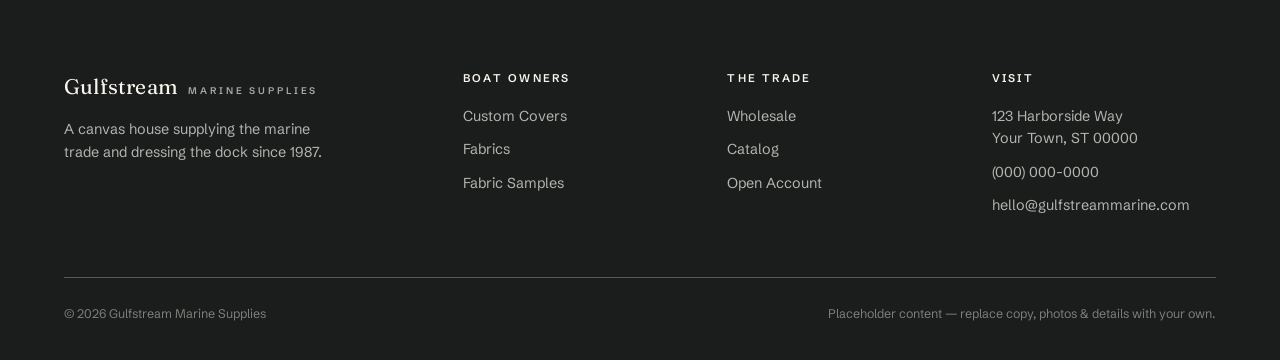
==== commit 2f8b0d35: "Home hero tweaks: roman headline, remove eyebrow, recenter, B2C quote CTA - "every voyage." set roma" ====
--- a/index.html
+++ b/index.html
@@ -40,11 +40,13 @@
     <img class="hero__img" src="https://loremflickr.com/1920/1280/yacht,ocean?lock=70" alt="" aria-hidden="true" decoding="async" onerror="this.remove()" />
     <span class="hero__est" aria-hidden="true">Est. 1987 — Gulf Coast</span>
     <div class="wrap hero__inner">
-      <p class="label hero__eyebrow">Marine Canvas &amp; Supply</p>
-      <h1 class="hero__title">Essentials for<br /><em>every voyage.</em></h1>
+      <h1 class="hero__title">Essentials for<br />every voyage.</h1>
       <div class="hero__row">
-        <p class="hero__lead">Wholesale canvas to the trade. Bespoke covers for the dock. Built in one loft, held to one standard.</p>
-        <a href="#paths" class="link link--cream">Find your course</a>
+        <p class="hero__lead">Bespoke covers for the dock, wholesale canvas to the trade — built in one loft, held to one standard.</p>
+        <div class="hero__cta">
+          <a href="custom.html#samples" class="btn-line btn-line--cream">Get a Quote</a>
+          <a href="trade.html" class="link link--cream">For the trade</a>
+        </div>
       </div>
     </div>
   </section>
--- a/home.css
+++ b/home.css
@@ -106,17 +106,16 @@
 /* =========================================================
    Hero — full-bleed image, headline bottom-left
    ========================================================= */
-.hero { position: relative; height: 100svh; min-height: 620px; display: flex; align-items: flex-end; color: var(--cream); }
+.hero { position: relative; height: 100svh; min-height: 620px; display: flex; align-items: center; color: var(--cream); }
 .hero__img { position: absolute; inset: 0; width: 100%; height: 100%; object-fit: cover; z-index: 0;
   filter: grayscale(0.42) contrast(1.06) brightness(0.82) sepia(0.06); }
 .hero::after { content: ""; position: absolute; inset: 0; z-index: 1;
   background: linear-gradient(180deg, rgba(20,22,21,0.34) 0%, rgba(20,22,21,0.12) 38%, rgba(18,20,19,0.72) 100%); }
 .hero__fallback { position: absolute; inset: 0; z-index: -1; background: #20302f; }
-.hero__inner { position: relative; z-index: 2; width: 100%; padding-bottom: clamp(48px, 8vh, 96px); }
-.hero__eyebrow { margin-bottom: 26px; color: rgba(247,244,236,0.7); }
+.hero__inner { position: relative; z-index: 2; width: 100%; padding-top: 64px; }
 .hero__title { font-family: var(--serif); font-weight: 300; font-size: clamp(3rem, 9vw, 8rem); line-height: 0.98; letter-spacing: -0.03em; }
-.hero__title em { font-style: italic; }
-.hero__row { margin-top: 34px; display: flex; flex-wrap: wrap; align-items: center; gap: 30px 40px; }
+.hero__row { margin-top: 36px; display: flex; flex-wrap: wrap; align-items: center; gap: 26px 48px; }
+.hero__cta { display: flex; align-items: center; gap: 28px; flex-wrap: wrap; }
 .hero__lead { max-width: 38ch; color: rgba(247,244,236,0.84); font-size: 1.02rem; }
 .hero__est { position: absolute; right: var(--gutter); top: 50%; transform: translateY(-50%) rotate(90deg); transform-origin: right center;
   z-index: 2; font-size: 0.66rem; letter-spacing: 0.3em; text-transform: uppercase; color: rgba(247,244,236,0.45); }
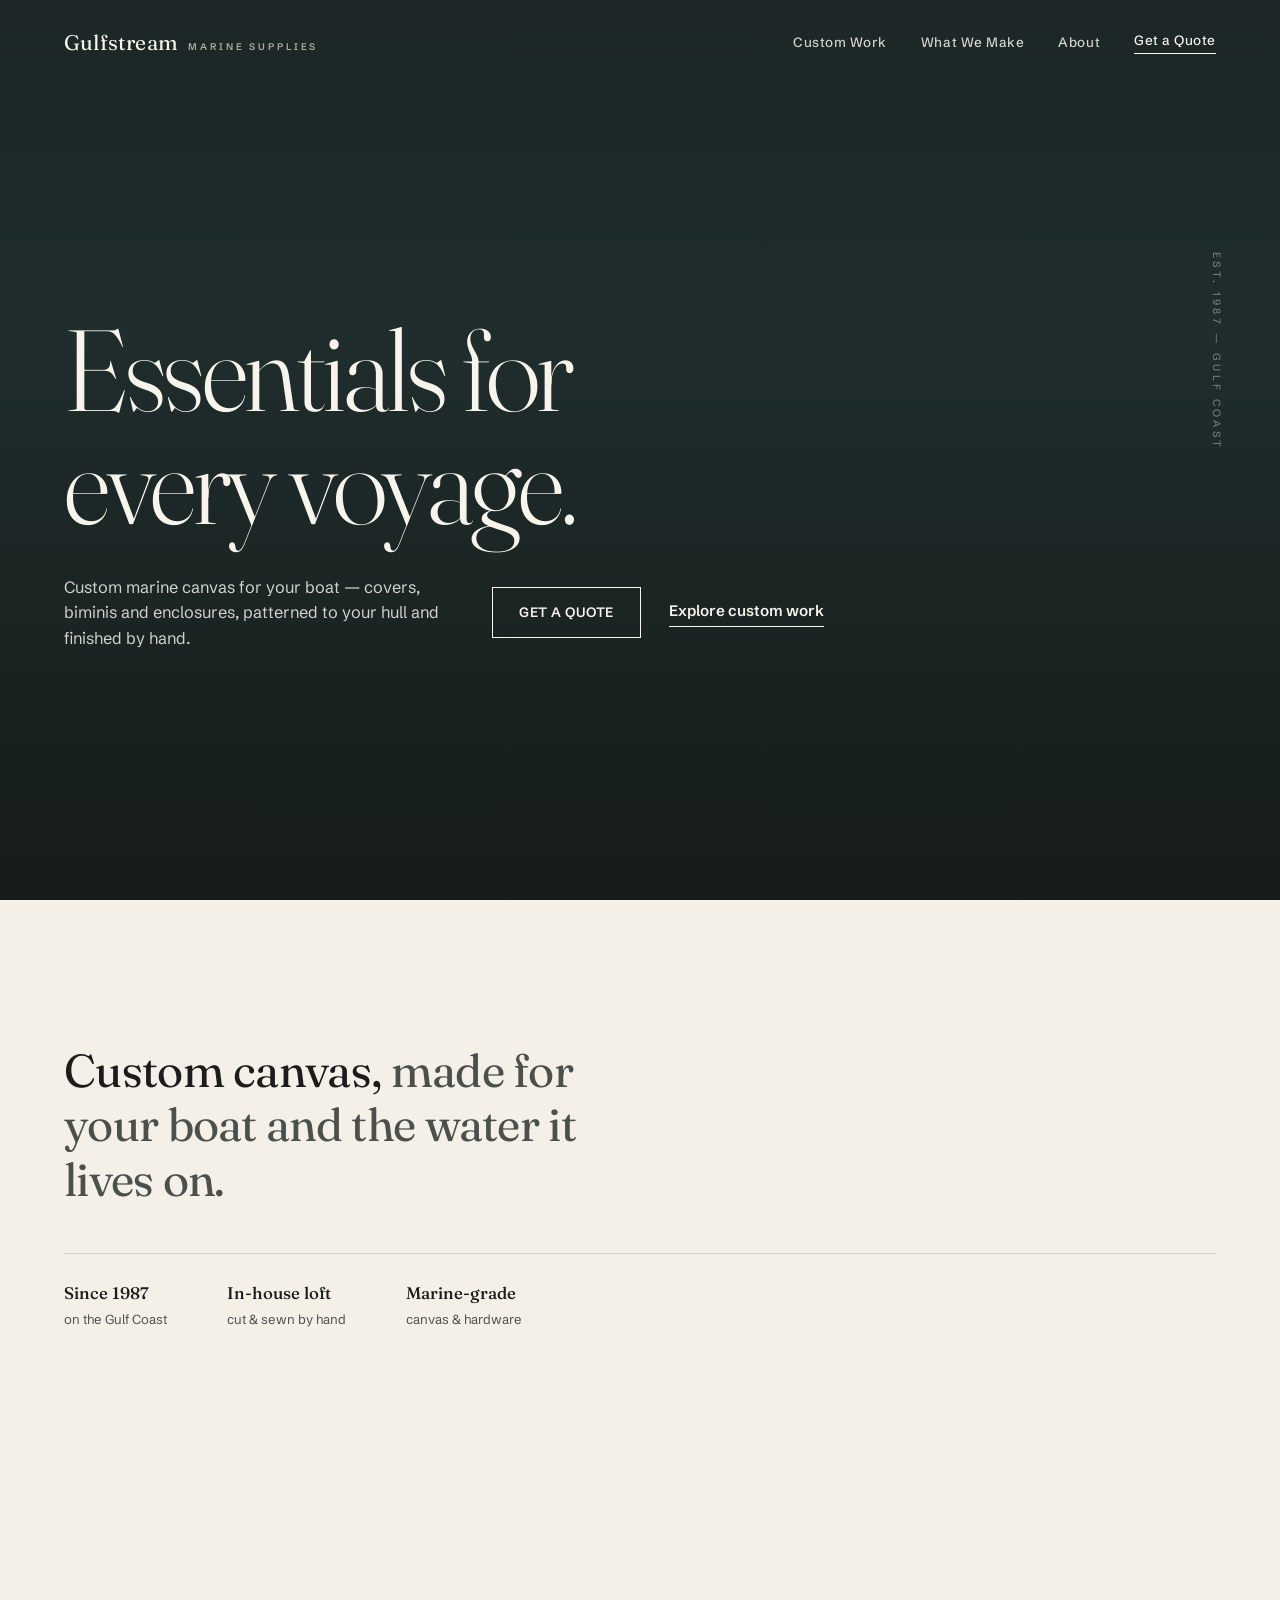
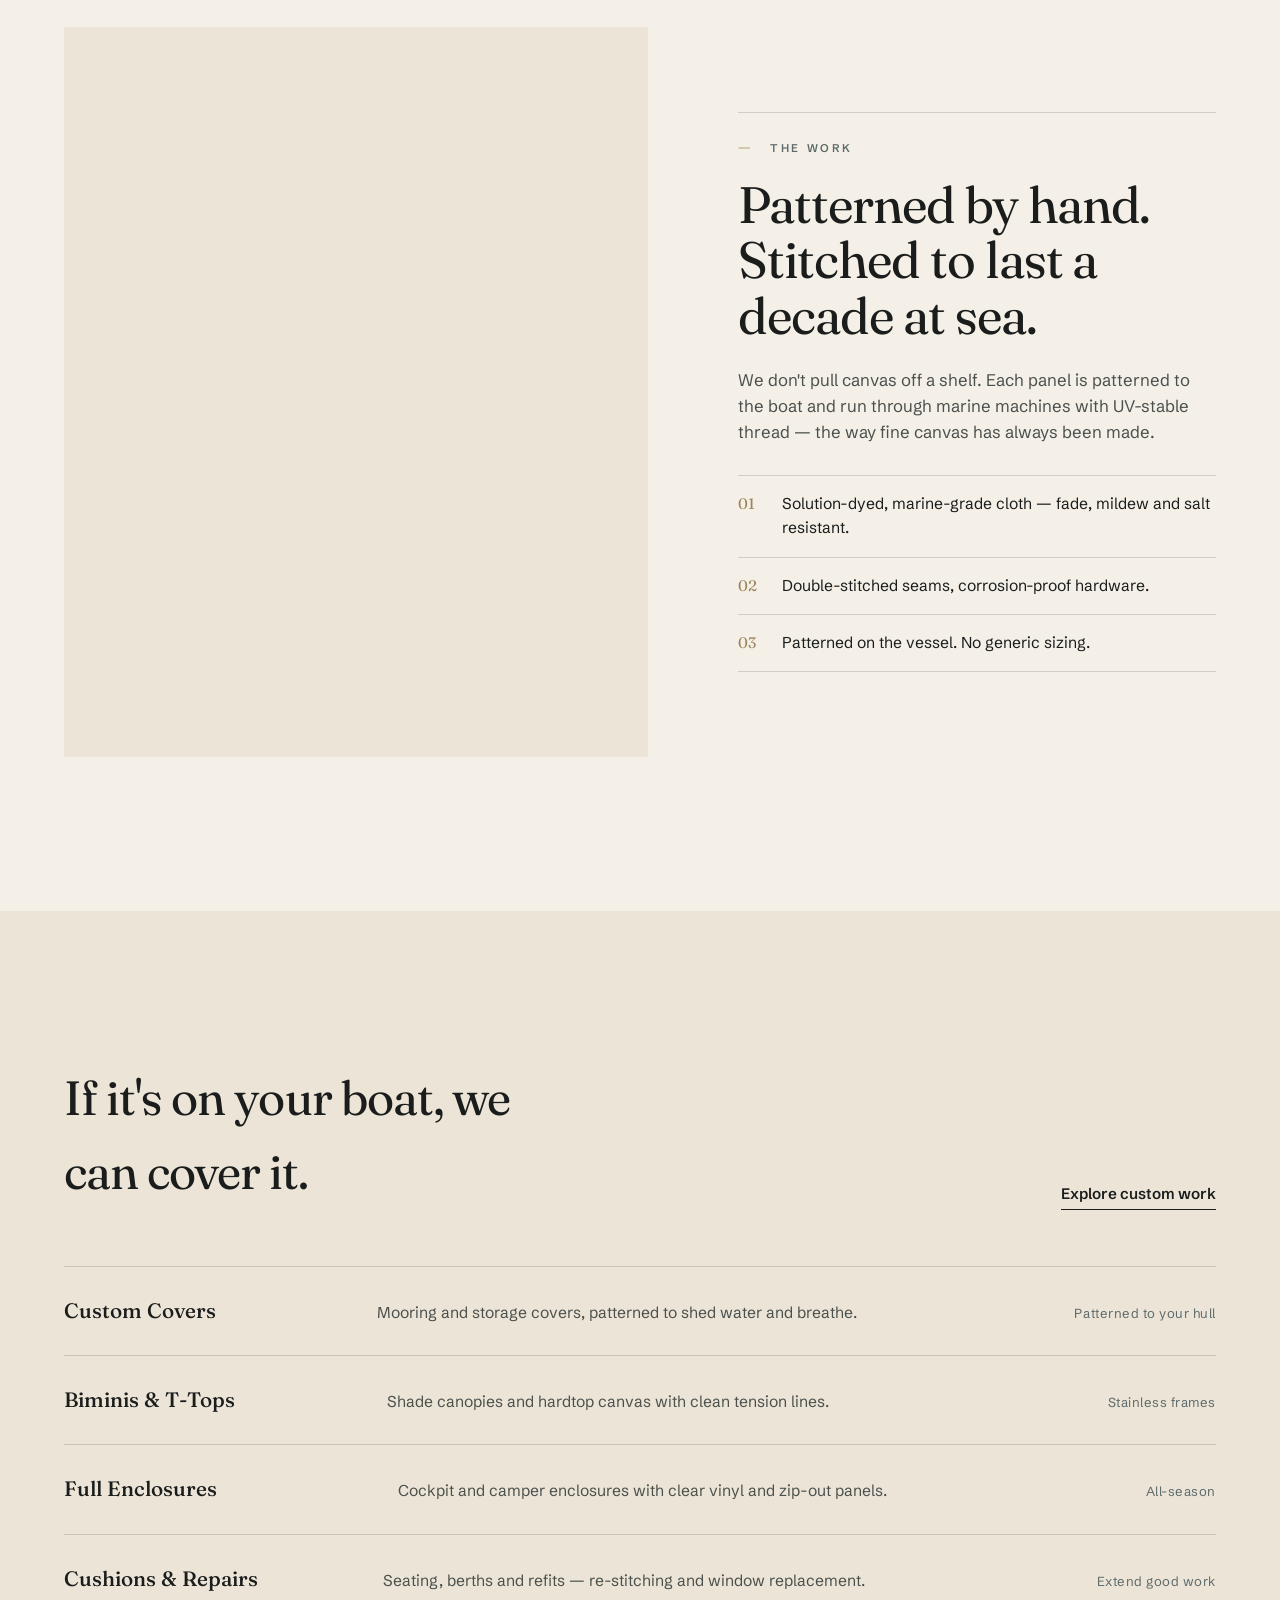
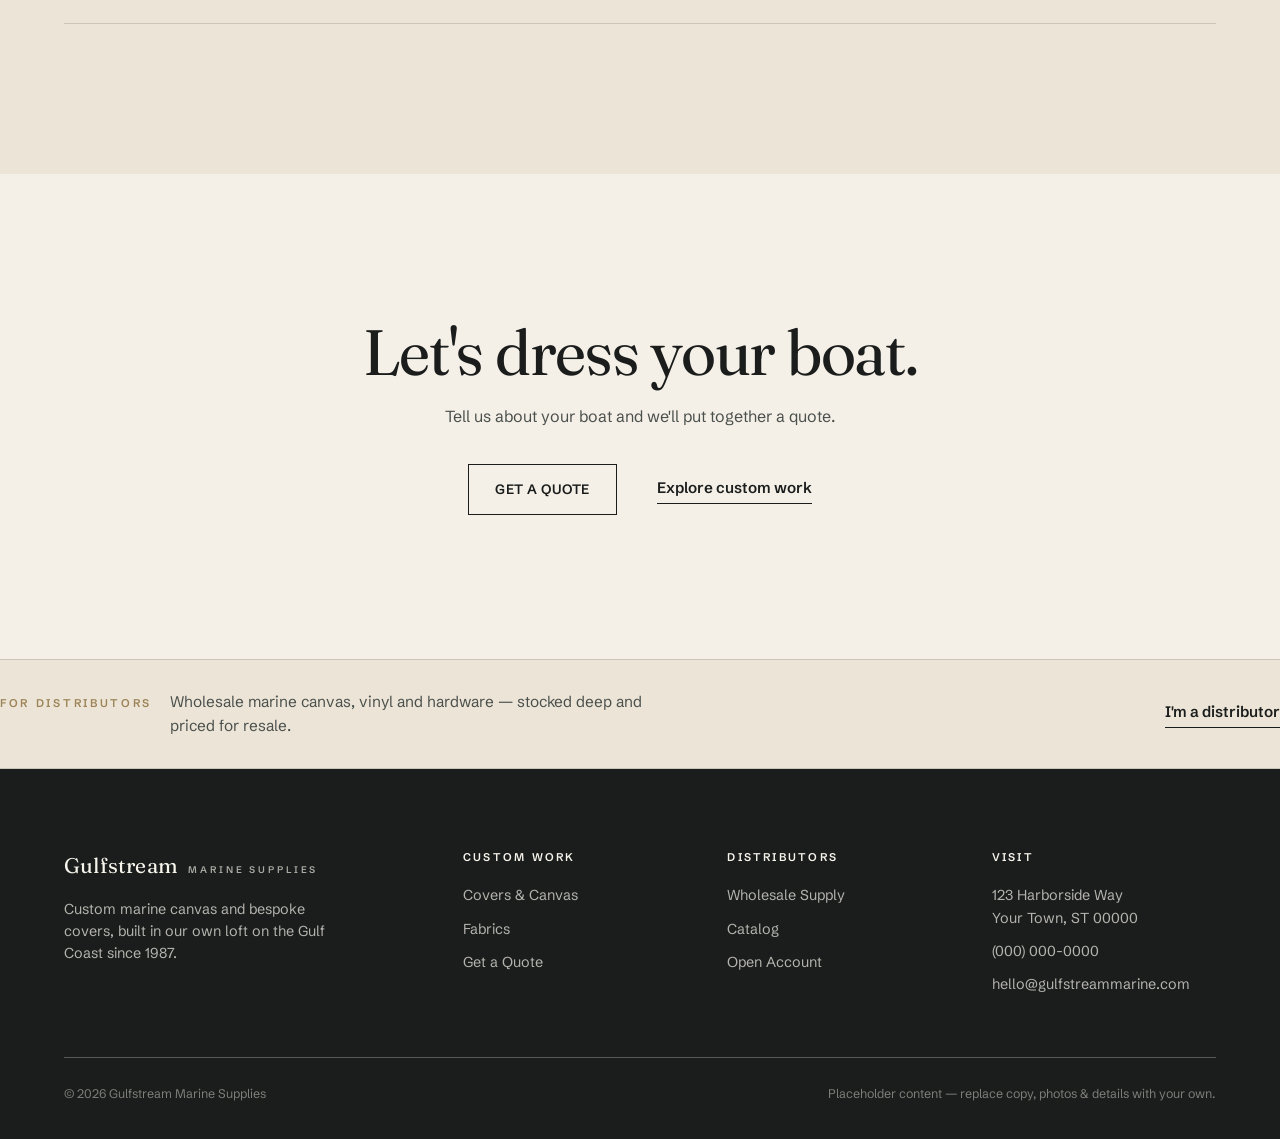
==== commit 8ec88493: "Make Home B2C-first; limit distributor content to a small bottom band - Drop the 50/50 audience spli" ====
--- a/index.html
+++ b/index.html
@@ -4,10 +4,10 @@
   <meta charset="UTF-8" />
   <meta name="viewport" content="width=device-width, initial-scale=1.0" />
   <title>Gulfstream Marine Supplies — Essentials for Every Voyage</title>
-  <meta name="description" content="A canvas house supplying the marine trade and dressing the dock — wholesale materials and bespoke covers, from one loft on the Gulf Coast." />
+  <meta name="description" content="Custom marine canvas for your boat — covers, biminis and enclosures, patterned to your hull and finished by hand on the Gulf Coast since 1987." />
   <meta name="theme-color" content="#1a1d1c" />
   <meta property="og:title" content="Gulfstream Marine Supplies — Essentials for Every Voyage" />
-  <meta property="og:description" content="Wholesale marine canvas to the trade, bespoke covers for boat owners. From one loft." />
+  <meta property="og:description" content="Custom marine canvas for your boat — covers, biminis and enclosures, patterned to your hull and finished by hand." />
   <meta property="og:type" content="website" />
   <link rel="icon" href="data:image/svg+xml,%3Csvg xmlns='http://www.w3.org/2000/svg' viewBox='0 0 40 40'%3E%3Crect width='40' height='40' fill='%231a1d1c'/%3E%3Cg fill='none' stroke='%239c8458' stroke-width='1.5' stroke-linecap='round'%3E%3Cpath d='M10 22c2.5 0 2.5-2 5-2s2.5 2 5 2 2.5-2 5-2 2.5 2 5 2'/%3E%3Cpath d='M10 27c2.5 0 2.5-2 5-2s2.5 2 5 2 2.5-2 5-2 2.5 2 5 2' opacity='.55'/%3E%3C/g%3E%3C/svg%3E" />
   <link rel="preconnect" href="https://fonts.googleapis.com" />
@@ -25,10 +25,10 @@
         <span class="brand__sub">Marine Supplies</span>
       </a>
       <nav class="nav__links" aria-label="Primary">
-        <a href="custom.html">Boat Owners</a>
-        <a href="trade.html">Trade</a>
+        <a href="custom.html">Custom Work</a>
+        <a href="#make">What We Make</a>
         <a href="#about">About</a>
-        <a href="#contact" class="contact">Contact</a>
+        <a href="#contact" class="contact">Get a Quote</a>
       </nav>
       <button class="nav__toggle" aria-label="Toggle menu" aria-expanded="false"><span></span><span></span><span></span></button>
     </div>
@@ -42,10 +42,10 @@
     <div class="wrap hero__inner">
       <h1 class="hero__title">Essentials for<br />every voyage.</h1>
       <div class="hero__row">
-        <p class="hero__lead">Bespoke covers for the dock, wholesale canvas to the trade — built in one loft, held to one standard.</p>
+        <p class="hero__lead">Custom marine canvas for your boat — covers, biminis and enclosures, patterned to your hull and finished by hand.</p>
         <div class="hero__cta">
           <a href="custom.html#samples" class="btn-line btn-line--cream">Get a Quote</a>
-          <a href="trade.html" class="link link--cream">For the trade</a>
+          <a href="custom.html" class="link link--cream">Explore custom work</a>
         </div>
       </div>
     </div>
@@ -54,42 +54,11 @@
   <!-- ============ MANIFESTO ============ -->
   <section class="manifesto" id="about">
     <div class="wrap">
-      <p class="reveal">A canvas house that supplies the trade <span class="dim">and dresses the dock.</span></p>
+      <p class="reveal">Custom canvas, <span class="dim">made for your boat and the water it lives on.</span></p>
       <div class="manifesto__foot reveal" data-d="1">
         <div><b>Since 1987</b><span>on the Gulf Coast</span></div>
-        <div><b>One loft</b><span>materials &amp; finished work</span></div>
-        <div><b>Marine-grade</b><span>sourced &amp; stocked</span></div>
-      </div>
-    </div>
-  </section>
-
-  <!-- ============ TWO PATHS ============ -->
-  <section class="paths" id="paths">
-    <div class="wrap">
-      <div class="paths__head reveal">
-        <div class="opener"><span class="opener__no">01 / 02</span><span class="label">Two ways we serve the water</span></div>
-      </div>
-      <div class="paths__grid">
-        <a href="custom.html" class="path reveal">
-          <span class="path__fallback" aria-hidden="true"></span>
-          <img class="path__img" src="https://loremflickr.com/1100/1400/sailboat?lock=71" alt="Custom canvas for boat owners" loading="lazy" decoding="async" onerror="this.remove()" />
-          <div class="path__body">
-            <span class="path__no">For Boat Owners</span>
-            <h3 class="path__title">Custom canvas, made for your boat.</h3>
-            <p class="path__desc">Covers, biminis, enclosures and cushions — patterned to your hull, finished by hand.</p>
-            <span class="link link--cream">Explore custom work</span>
-          </div>
-        </a>
-        <a href="trade.html" class="path reveal" data-d="1">
-          <span class="path__fallback" aria-hidden="true"></span>
-          <img class="path__img" src="https://loremflickr.com/1100/1400/harbor,boat?lock=72" alt="Wholesale marine materials for the trade" loading="lazy" decoding="async" onerror="this.remove()" />
-          <div class="path__body">
-            <span class="path__no">For the Trade</span>
-            <h3 class="path__title">Materials &amp; supply for makers.</h3>
-            <p class="path__desc">Marine fabrics, vinyl, thread and hardware — stocked deep, priced for the shop.</p>
-            <span class="link link--cream">See trade &amp; wholesale</span>
-          </div>
-        </a>
+        <div><b>In-house loft</b><span>cut &amp; sewn by hand</span></div>
+        <div><b>Marine-grade</b><span>canvas &amp; hardware</span></div>
       </div>
     </div>
   </section>
@@ -116,47 +85,58 @@
     </div>
   </section>
 
-  <!-- ============ CATALOG ============ -->
-  <section class="cat">
+  <!-- ============ WHAT WE MAKE (B2C) ============ -->
+  <section class="cat" id="make">
     <div class="wrap">
       <div class="cat__head reveal">
-        <h2>From raw cloth to finished cover.</h2>
-        <a href="trade.html" class="link">Full catalog</a>
+        <h2>If it's on your boat, we can cover it.</h2>
+        <a href="custom.html" class="link">Explore custom work</a>
       </div>
       <div class="cat__list reveal" data-d="1">
         <div class="cat__row">
-          <h3>Canvas &amp; Vinyl</h3>
-          <p>Solution-dyed acrylics, coated polyester, clear vinyl and mesh.</p>
-          <span class="meta">By the roll or yard</span>
+          <h3>Custom Covers</h3>
+          <p>Mooring and storage covers, patterned to shed water and breathe.</p>
+          <span class="meta">Patterned to your hull</span>
         </div>
         <div class="cat__row">
-          <h3>Thread &amp; Hardware</h3>
-          <p>UV-stable thread, snaps, zippers and stainless fittings.</p>
-          <span class="meta">Trade-priced</span>
+          <h3>Biminis &amp; T-Tops</h3>
+          <p>Shade canopies and hardtop canvas with clean tension lines.</p>
+          <span class="meta">Stainless frames</span>
         </div>
         <div class="cat__row">
-          <h3>Custom Covers</h3>
-          <p>Mooring covers, biminis, T-tops and full enclosures.</p>
-          <span class="meta">Patterned to your boat</span>
+          <h3>Full Enclosures</h3>
+          <p>Cockpit and camper enclosures with clear vinyl and zip-out panels.</p>
+          <span class="meta">All-season</span>
         </div>
         <div class="cat__row">
-          <h3>Repair &amp; Refit</h3>
-          <p>Re-stitching, window replacement and canvas refits.</p>
+          <h3>Cushions &amp; Repairs</h3>
+          <p>Seating, berths and refits — re-stitching and window replacement.</p>
           <span class="meta">Extend good work</span>
         </div>
       </div>
     </div>
   </section>
 
-  <!-- ============ CLOSING ============ -->
+  <!-- ============ CLOSING (B2C) ============ -->
   <section class="close" id="contact">
     <div class="wrap">
-      <h2 class="reveal">Tell us which way you sail.</h2>
-      <p class="reveal" data-d="1">Owners and trade buyers each have a dedicated path.</p>
+      <h2 class="reveal">Let's dress your boat.</h2>
+      <p class="reveal" data-d="1">Tell us about your boat and we'll put together a quote.</p>
       <div class="close__row reveal" data-d="2">
-        <a href="custom.html" class="btn-line">For Boat Owners</a>
-        <a href="trade.html" class="link">I'm in the trade</a>
+        <a href="custom.html#samples" class="btn-line">Get a Quote</a>
+        <a href="custom.html" class="link">Explore custom work</a>
       </div>
+    </div>
+  </section>
+
+  <!-- ============ DISTRIBUTOR BAND (limited) ============ -->
+  <section class="dist">
+    <div class="wrap dist__inner reveal">
+      <div class="dist__copy">
+        <span class="label label--brass">For distributors</span>
+        <p class="dist__line">Wholesale marine canvas, vinyl and hardware — stocked deep and priced for resale.</p>
+      </div>
+      <a href="trade.html" class="link">I'm a distributor</a>
     </div>
   </section>
 
@@ -166,17 +146,17 @@
       <div class="footer__top">
         <div>
           <a href="index.html" class="brand"><span class="brand__name">Gulfstream</span><span class="brand__sub">Marine Supplies</span></a>
-          <p>A canvas house supplying the marine trade and dressing the dock since 1987.</p>
+          <p>Custom marine canvas and bespoke covers, built in our own loft on the Gulf Coast since 1987.</p>
         </div>
         <div class="footer__col">
-          <h4>Boat Owners</h4>
-          <a href="custom.html">Custom Covers</a>
+          <h4>Custom Work</h4>
+          <a href="custom.html">Covers &amp; Canvas</a>
           <a href="custom.html#fabrics">Fabrics</a>
-          <a href="custom.html#samples">Fabric Samples</a>
+          <a href="custom.html#samples">Get a Quote</a>
         </div>
         <div class="footer__col">
-          <h4>The Trade</h4>
-          <a href="trade.html">Wholesale</a>
+          <h4>Distributors</h4>
+          <a href="trade.html">Wholesale Supply</a>
           <a href="trade.html#catalog">Catalog</a>
           <a href="trade.html#trade-account">Open Account</a>
         </div>
--- a/home.css
+++ b/home.css
@@ -189,6 +189,15 @@
 .close__row { display: flex; justify-content: center; gap: 16px 40px; flex-wrap: wrap; align-items: center; }
 
 /* =========================================================
+   Distributor band — deliberately small / understated
+   ========================================================= */
+.dist { background: var(--paper-deep); }
+.dist__inner { display: flex; align-items: center; justify-content: space-between; gap: 24px 40px;
+  flex-wrap: wrap; padding: 30px 0; border-top: 1px solid var(--line); border-bottom: 1px solid var(--line); }
+.dist__copy { display: flex; align-items: baseline; gap: 18px; flex-wrap: wrap; }
+.dist__line { color: var(--ink-soft); font-size: 0.96rem; max-width: 56ch; }
+
+/* =========================================================
    Footer — refined
    ========================================================= */
 .footer { background: var(--ink); color: rgba(247,244,236,0.7); padding: 80px 0 36px; }
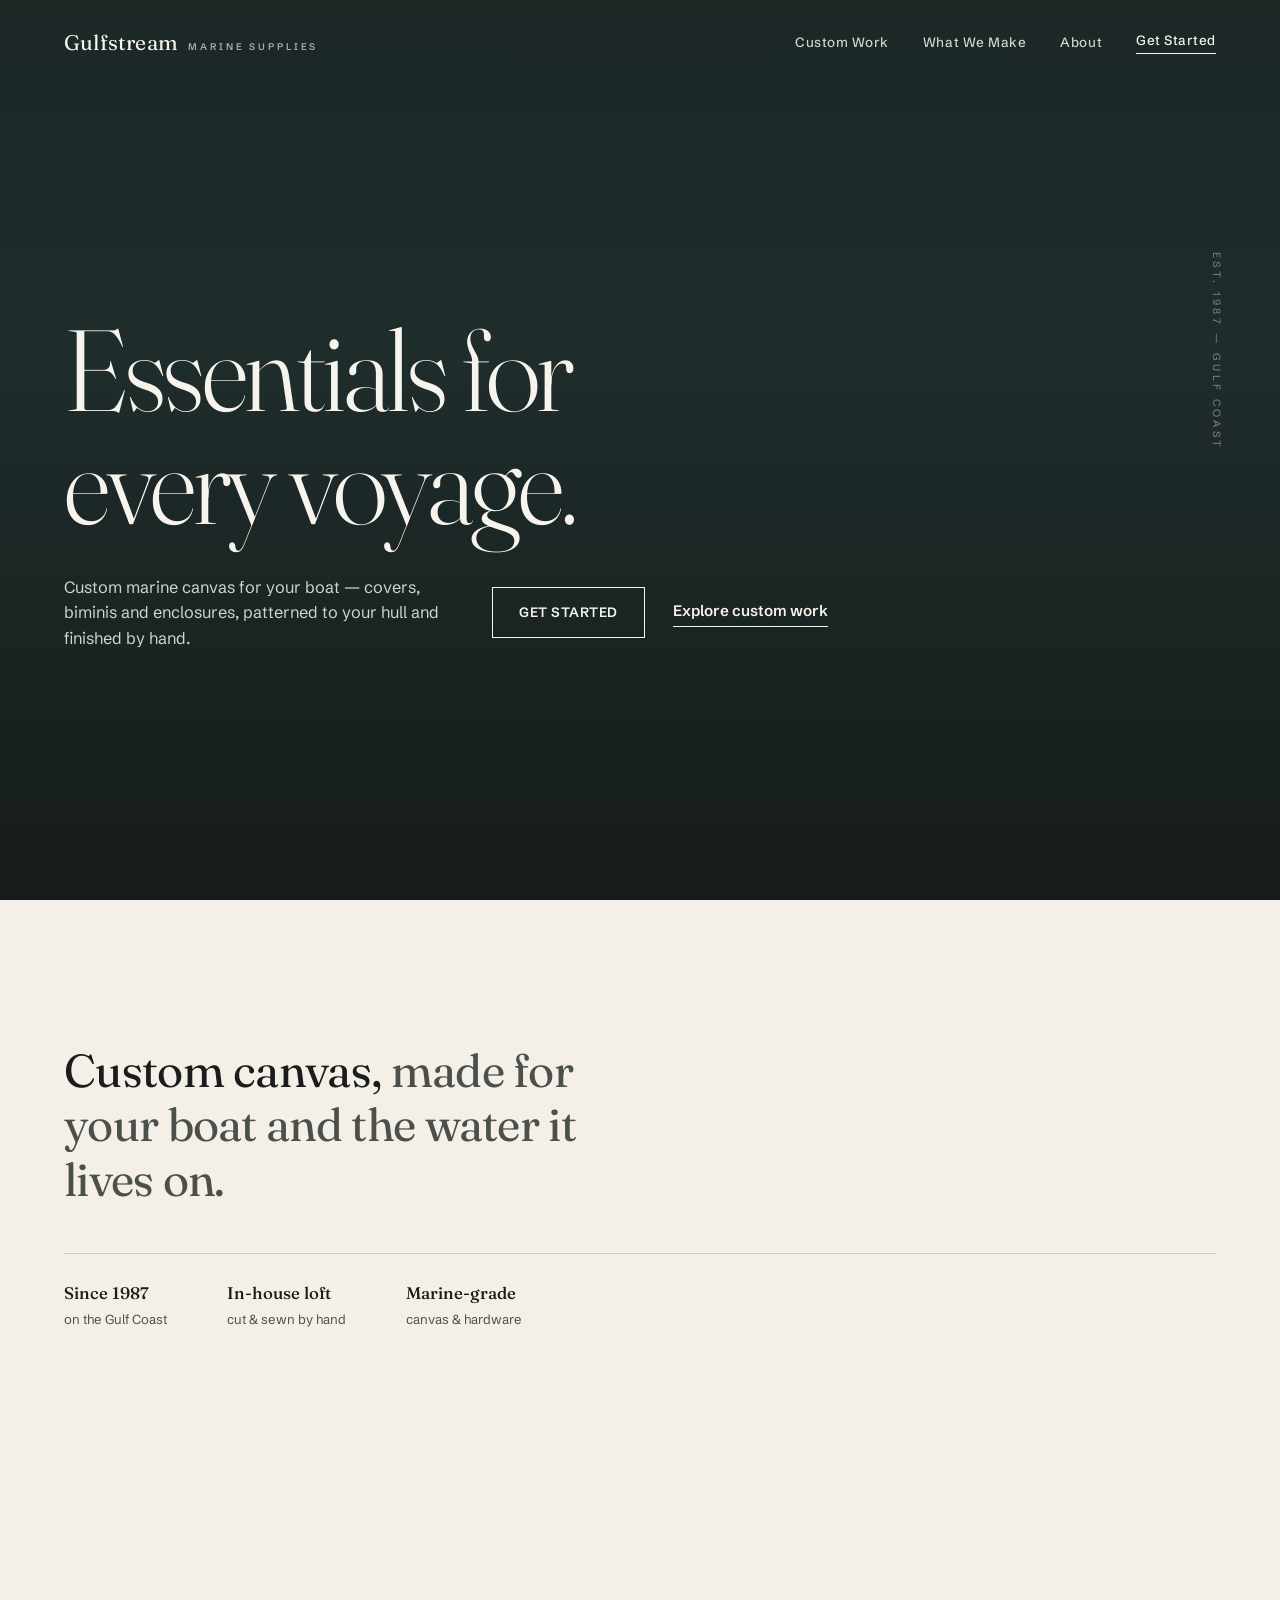
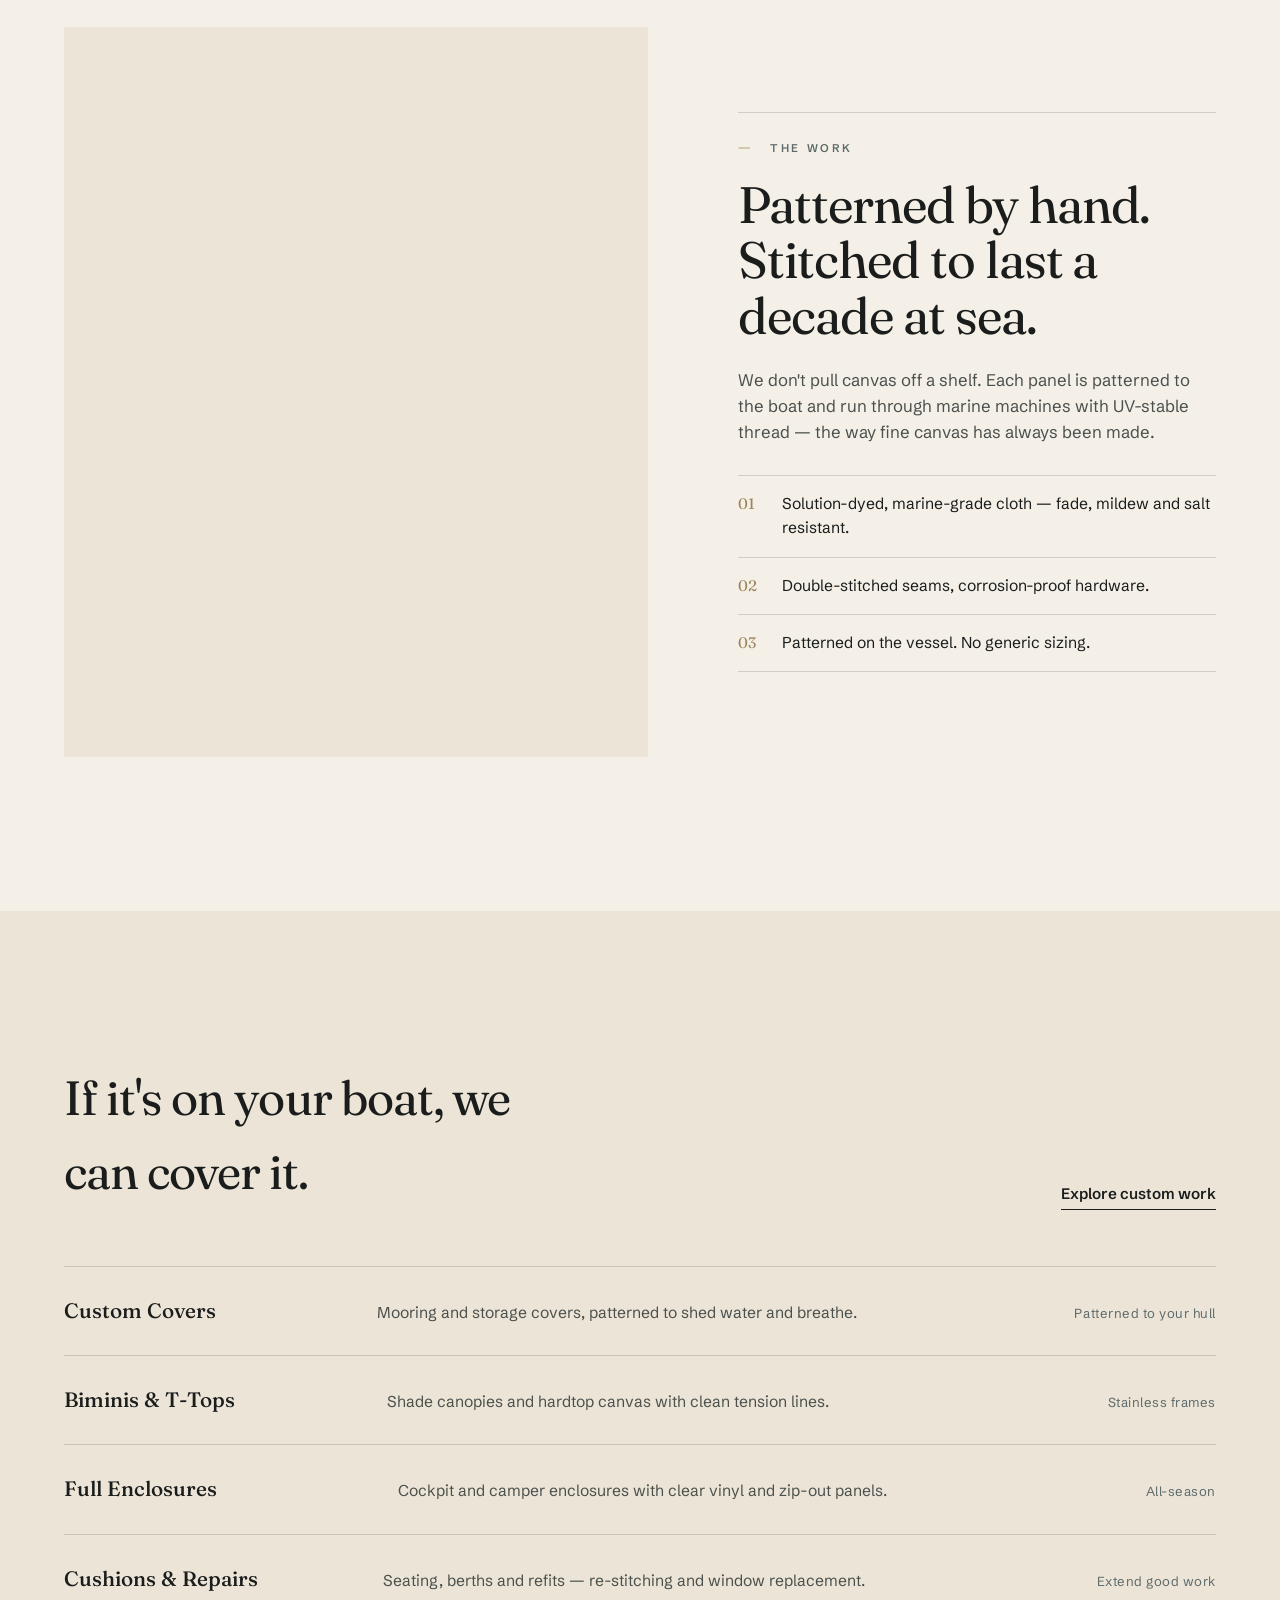
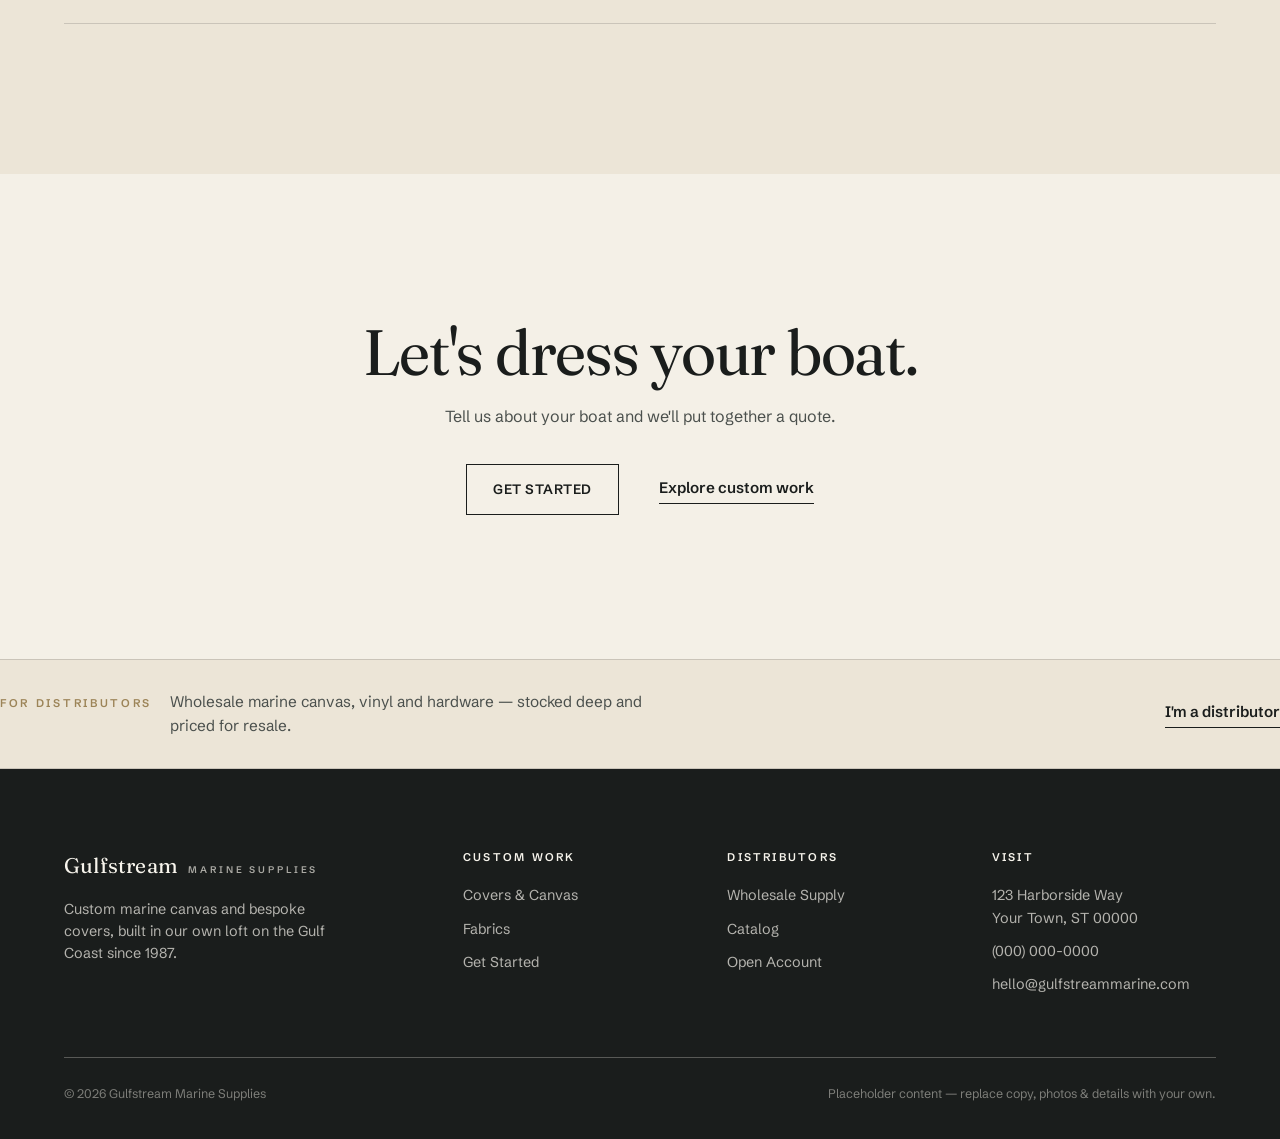
==== commit dd543f2d: "Rebuild Custom & Distributors pages in editorial language; "Get Started" CTA - Home: "Get a Quote" -" ====
--- a/index.html
+++ b/index.html
@@ -28,7 +28,7 @@
         <a href="custom.html">Custom Work</a>
         <a href="#make">What We Make</a>
         <a href="#about">About</a>
-        <a href="#contact" class="contact">Get a Quote</a>
+        <a href="#contact" class="contact">Get Started</a>
       </nav>
       <button class="nav__toggle" aria-label="Toggle menu" aria-expanded="false"><span></span><span></span><span></span></button>
     </div>
@@ -44,7 +44,7 @@
       <div class="hero__row">
         <p class="hero__lead">Custom marine canvas for your boat — covers, biminis and enclosures, patterned to your hull and finished by hand.</p>
         <div class="hero__cta">
-          <a href="custom.html#samples" class="btn-line btn-line--cream">Get a Quote</a>
+          <a href="custom.html#samples" class="btn-line btn-line--cream">Get Started</a>
           <a href="custom.html" class="link link--cream">Explore custom work</a>
         </div>
       </div>
@@ -123,7 +123,7 @@
       <h2 class="reveal">Let's dress your boat.</h2>
       <p class="reveal" data-d="1">Tell us about your boat and we'll put together a quote.</p>
       <div class="close__row reveal" data-d="2">
-        <a href="custom.html#samples" class="btn-line">Get a Quote</a>
+        <a href="custom.html#samples" class="btn-line">Get Started</a>
         <a href="custom.html" class="link">Explore custom work</a>
       </div>
     </div>
@@ -152,13 +152,13 @@
           <h4>Custom Work</h4>
           <a href="custom.html">Covers &amp; Canvas</a>
           <a href="custom.html#fabrics">Fabrics</a>
-          <a href="custom.html#samples">Get a Quote</a>
+          <a href="custom.html#samples">Get Started</a>
         </div>
         <div class="footer__col">
           <h4>Distributors</h4>
           <a href="trade.html">Wholesale Supply</a>
           <a href="trade.html#catalog">Catalog</a>
-          <a href="trade.html#trade-account">Open Account</a>
+          <a href="trade.html#account">Open Account</a>
         </div>
         <div class="footer__col">
           <h4>Visit</h4>
--- a/home.css
+++ b/home.css
@@ -210,6 +210,114 @@
 .footer__base { display: flex; justify-content: space-between; gap: 16px; flex-wrap: wrap; padding-top: 26px; font-size: 0.78rem; color: rgba(247,244,236,0.45); }
 
 /* =========================================================
+   SUBPAGE COMPONENTS (Custom / Distributors)
+   ========================================================= */
+.block { padding: clamp(70px, 11vw, 150px) 0; }
+.block--deep { background: var(--paper-deep); }
+.block--ink { background: var(--ink); color: rgba(247,244,236,0.78); }
+.block--ink .label { color: var(--brass); }
+
+.sec-head { max-width: 640px; margin-bottom: clamp(40px, 6vw, 70px); }
+.sec-head h2 { font-family: var(--serif); font-weight: 400; font-size: clamp(1.9rem, 4.4vw, 3.4rem);
+  letter-spacing: -0.02em; line-height: 1.06; margin-top: 18px; }
+.sec-head p { color: var(--ink-soft); margin-top: 16px; font-size: 1.05rem; }
+.block--ink .sec-head h2 { color: var(--cream); }
+.block--ink .sec-head p { color: rgba(247,244,236,0.7); }
+
+/* page hero (subpages) */
+.phero { position: relative; display: flex; align-items: flex-end; color: var(--cream); overflow: hidden;
+  padding: clamp(150px, 22vh, 250px) 0 clamp(52px, 7vw, 96px); }
+.phero__fallback { position: absolute; inset: 0; z-index: 0; background: #20302f; }
+.phero__img { position: absolute; inset: 0; width: 100%; height: 100%; object-fit: cover; z-index: 0;
+  filter: grayscale(0.42) contrast(1.06) brightness(0.74) sepia(0.06); }
+.phero::after { content: ""; position: absolute; inset: 0; z-index: 1;
+  background: linear-gradient(180deg, rgba(20,22,21,0.4) 0%, rgba(18,20,19,0.32) 40%, rgba(16,19,18,0.78) 100%); }
+.phero__inner { position: relative; z-index: 2; width: 100%; max-width: 880px; }
+.phero__crumb { font-size: 0.72rem; letter-spacing: 0.18em; text-transform: uppercase; color: rgba(247,244,236,0.6); margin-bottom: 20px; }
+.phero__crumb a { color: inherit; }
+.phero__title { font-family: var(--serif); font-weight: 300; font-size: clamp(2.6rem, 7vw, 5.6rem); line-height: 0.99; letter-spacing: -0.025em; }
+.phero__lead { margin-top: 24px; max-width: 52ch; color: rgba(247,244,236,0.85); font-size: clamp(1.02rem, 1.5vw, 1.2rem); }
+.phero__cta { margin-top: 34px; display: flex; gap: 30px; align-items: center; flex-wrap: wrap; }
+
+/* feature rows (image + text, alternating) */
+.feat { display: grid; grid-template-columns: 1fr 1fr; gap: clamp(30px, 6vw, 90px); align-items: center; }
+.feat + .feat { margin-top: clamp(48px, 7vw, 110px); }
+.feat.rev .feat__media { order: 2; }
+.feat__media { position: relative; aspect-ratio: 4/5; overflow: hidden; }
+.feat__media img { position: absolute; inset: 0; width: 100%; height: 100%; object-fit: cover;
+  filter: grayscale(0.42) contrast(1.06) brightness(0.95) sepia(0.06); }
+.feat__media .fallback { position: absolute; inset: 0; z-index: 0; background: var(--paper-deep); }
+.feat__no { font-family: var(--serif); color: var(--brass); font-size: 0.95rem; }
+.feat__title { font-family: var(--serif); font-weight: 400; font-size: clamp(1.7rem, 3.4vw, 2.6rem); letter-spacing: -0.02em; margin: 12px 0 16px; line-height: 1.06; }
+.feat__body { color: var(--ink-soft); font-size: 1.04rem; max-width: 46ch; }
+
+/* swatches — flat, tight, no rounding/texture */
+.sw { display: grid; grid-template-columns: repeat(4, 1fr); gap: 2px; }
+.sw__c { position: relative; aspect-ratio: 1/1; background: var(--s); }
+.sw__c span { position: absolute; left: 12px; bottom: 11px; font-size: 0.7rem; font-weight: 600;
+  color: #fff; mix-blend-mode: difference; letter-spacing: 0.02em; }
+
+/* gallery mosaic */
+.gal { display: grid; grid-template-columns: repeat(6, 1fr); grid-auto-rows: 1fr; gap: 4px; }
+.gal__c { position: relative; overflow: hidden; }
+.gal__c img { position: absolute; inset: 0; width: 100%; height: 100%; object-fit: cover;
+  filter: grayscale(0.42) contrast(1.06) brightness(0.92) sepia(0.06); transition: transform 1.2s var(--ease); }
+.gal__c:hover img { transform: scale(1.04); }
+.gal__c .fallback { position: absolute; inset: 0; z-index: 0; background: var(--paper-deep); }
+.gal__c.big { grid-column: span 4; grid-row: span 2; }
+.gal__c.sm { grid-column: span 2; aspect-ratio: 4/3; }
+
+/* pull quote */
+.pull { font-family: var(--serif); font-weight: 400; font-size: clamp(1.7rem, 4vw, 3rem); line-height: 1.18; letter-spacing: -0.015em; max-width: 26ch; }
+.pull cite { display: block; margin-top: 28px; font-family: var(--sans); font-style: normal; font-size: 0.86rem; color: var(--slate); letter-spacing: 0.04em; }
+
+/* spec table */
+.spec-wrap { overflow-x: auto; }
+.spec { width: 100%; border-collapse: collapse; min-width: 620px; }
+.spec th, .spec td { text-align: left; padding: 18px 20px 18px 0; border-bottom: 1px solid var(--line); font-size: 0.94rem; vertical-align: top; }
+.spec thead th { font-size: 0.7rem; letter-spacing: 0.16em; text-transform: uppercase; color: var(--slate); font-weight: 600; }
+.spec td:first-child { font-family: var(--serif); font-weight: 500; font-size: 1.05rem; color: var(--ink); }
+.spec tbody tr:last-child td { border-bottom: 0; }
+
+/* accordion */
+.acc details { border-top: 1px solid var(--line); }
+.acc details:last-child { border-bottom: 1px solid var(--line); }
+.acc summary { list-style: none; cursor: pointer; padding: 24px 44px 24px 0; position: relative;
+  font-family: var(--serif); font-weight: 400; font-size: clamp(1.15rem, 2vw, 1.5rem); color: var(--ink); }
+.acc summary::-webkit-details-marker { display: none; }
+.acc summary::after { content: "+"; position: absolute; right: 4px; top: 50%; transform: translateY(-50%);
+  font-family: var(--sans); font-size: 1.4rem; color: var(--slate); transition: transform .3s var(--ease); }
+.acc details[open] summary::after { transform: translateY(-50%) rotate(45deg); }
+.acc details p { color: var(--ink-soft); padding: 0 44px 26px 0; max-width: 70ch; }
+
+/* editorial form — underline inputs */
+.form { max-width: 720px; }
+.form--wide { max-width: none; }
+.form__row { display: grid; grid-template-columns: 1fr 1fr; gap: 26px 40px; }
+.field { display: flex; flex-direction: column; gap: 8px; margin-bottom: 26px; }
+.field > span { font-size: 0.72rem; font-weight: 600; letter-spacing: 0.14em; text-transform: uppercase; color: var(--slate); }
+.field > span em { font-style: normal; text-transform: none; letter-spacing: 0; color: var(--ink-soft); font-weight: 400; }
+.field input, .field select, .field textarea {
+  font-family: var(--sans); font-size: 1rem; color: var(--ink); background: transparent;
+  border: 0; border-bottom: 1px solid var(--line); border-radius: 0; padding: 12px 0; transition: border-color .25s; }
+.field input::placeholder, .field textarea::placeholder { color: rgba(26,29,28,0.35); }
+.field input:focus, .field select:focus, .field textarea:focus { outline: none; border-bottom-color: var(--ink); }
+.field textarea { resize: vertical; }
+.form__fineprint { font-size: 0.78rem; color: var(--ink-soft); margin-top: 18px; }
+.form__success { margin-top: 8px; padding: 28px 0 0; border-top: 1px solid var(--line); }
+.form__success strong { display: block; font-family: var(--serif); font-size: 1.4rem; font-weight: 400; margin-bottom: 8px; }
+.form__success p { color: var(--ink-soft); }
+.block--ink .field > span { color: var(--brass); }
+.block--ink .field input, .block--ink .field select, .block--ink .field textarea { color: var(--cream); border-bottom-color: var(--line-cream); }
+.block--ink .field input:focus, .block--ink .field select:focus, .block--ink .field textarea:focus { border-bottom-color: var(--cream); }
+.block--ink .field input::placeholder, .block--ink .field textarea::placeholder { color: rgba(247,244,236,0.4); }
+.block--ink .form__fineprint { color: rgba(247,244,236,0.55); }
+.block--ink .field select option { color: #1a1d1c; }
+
+/* two-column intro (text left, list right) */
+.split2 { display: grid; grid-template-columns: 1fr 1fr; gap: clamp(34px, 6vw, 90px); align-items: start; }
+
+/* =========================================================
    Reveal — slow, subtle
    ========================================================= */
 .reveal { opacity: 0; transform: translateY(20px); transition: opacity 1s var(--ease), transform 1s var(--ease); }
@@ -231,12 +339,21 @@
   .hero__est { display: none; }
   .cat__row { grid-template-columns: 1fr; gap: 8px; }
   .cat__row .meta { margin-top: 4px; }
+  .feat { grid-template-columns: 1fr; gap: 28px; }
+  .feat.rev .feat__media { order: 0; }
+  .split2 { grid-template-columns: 1fr; }
+  .gal { grid-template-columns: repeat(2, 1fr); }
+  .gal__c.big { grid-column: span 2; grid-row: span 1; aspect-ratio: 3/2; }
+  .gal__c.sm { grid-column: span 1; }
 }
 @media (max-width: 600px) {
   .paths__grid { grid-template-columns: 1fr; }
   .path { aspect-ratio: 3/2; }
   .footer__top { grid-template-columns: 1fr; gap: 30px; }
   .hero__row { gap: 22px; }
+  .form__row { grid-template-columns: 1fr; gap: 0; }
+  .sw { grid-template-columns: repeat(2, 1fr); }
+  .dist__inner { flex-direction: column; align-items: flex-start; }
 }
 @media (prefers-reduced-motion: reduce) {
   * { animation: none !important; scroll-behavior: auto; }
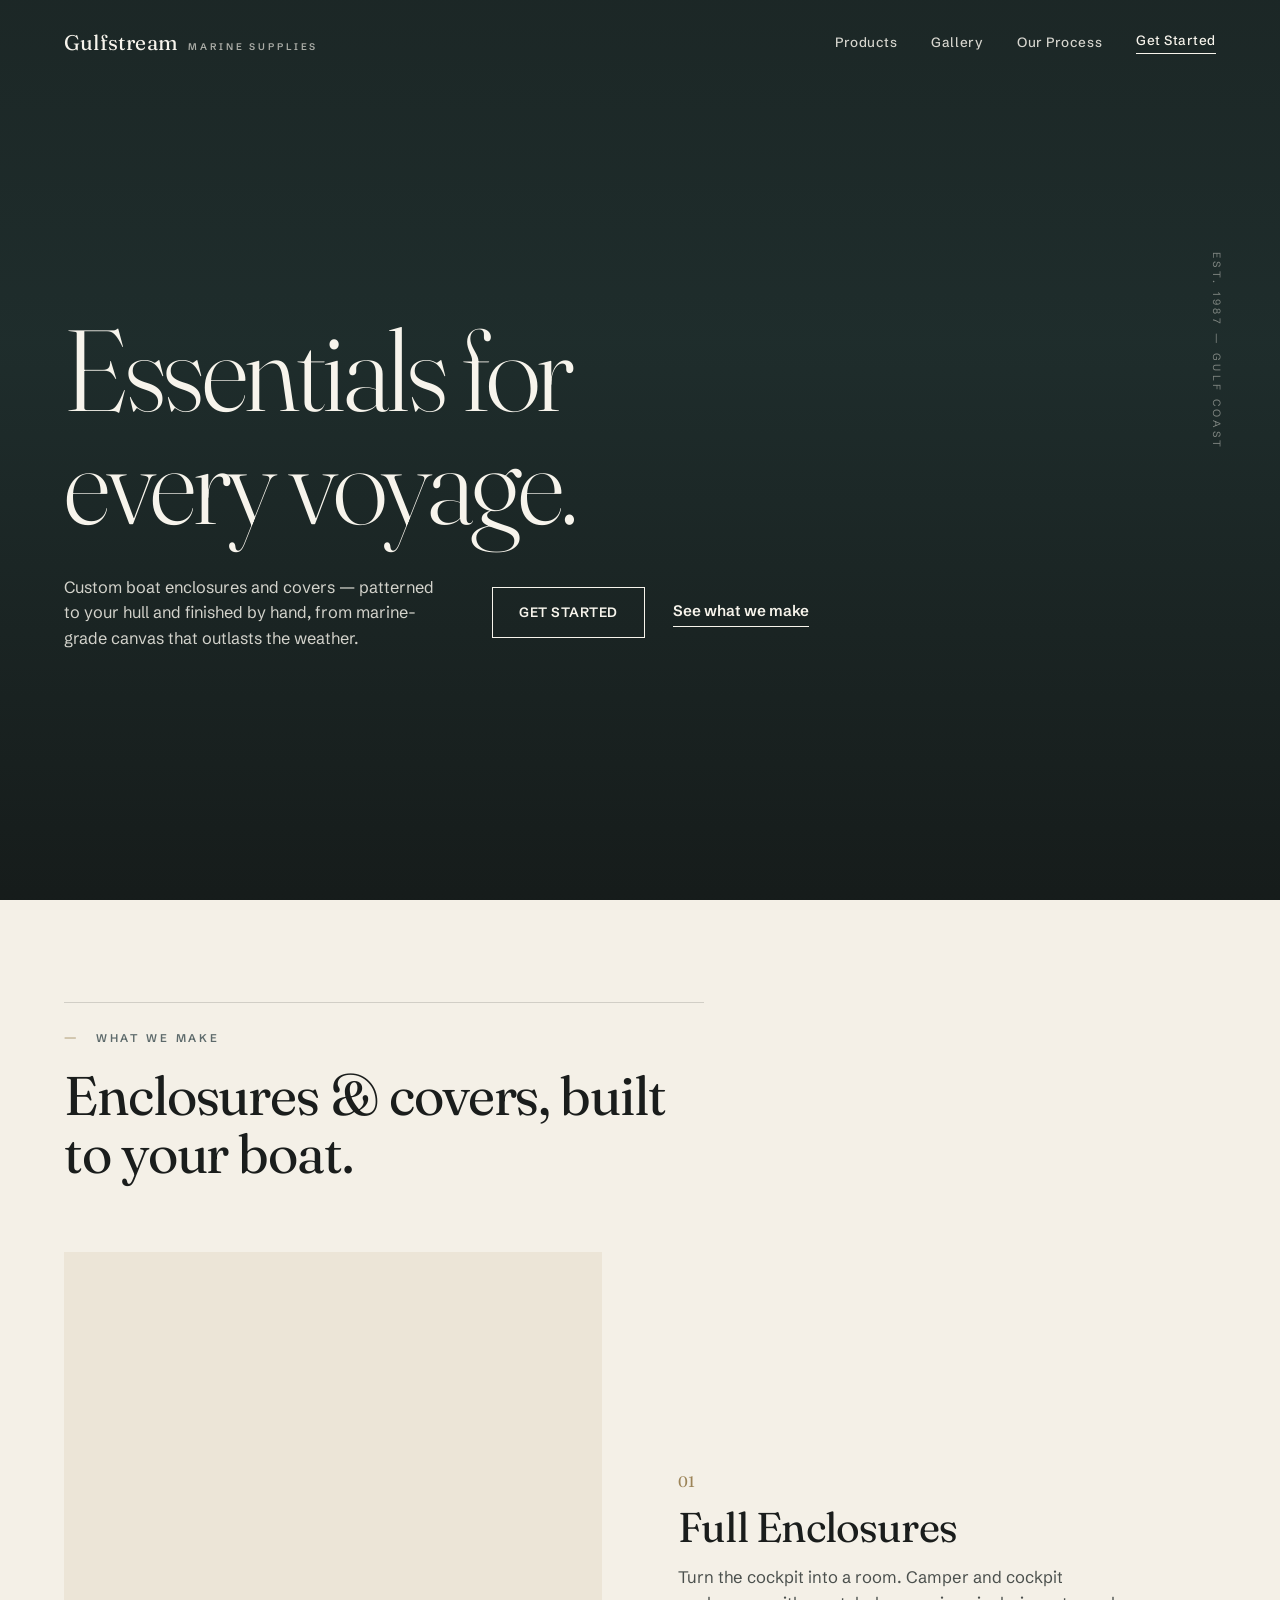
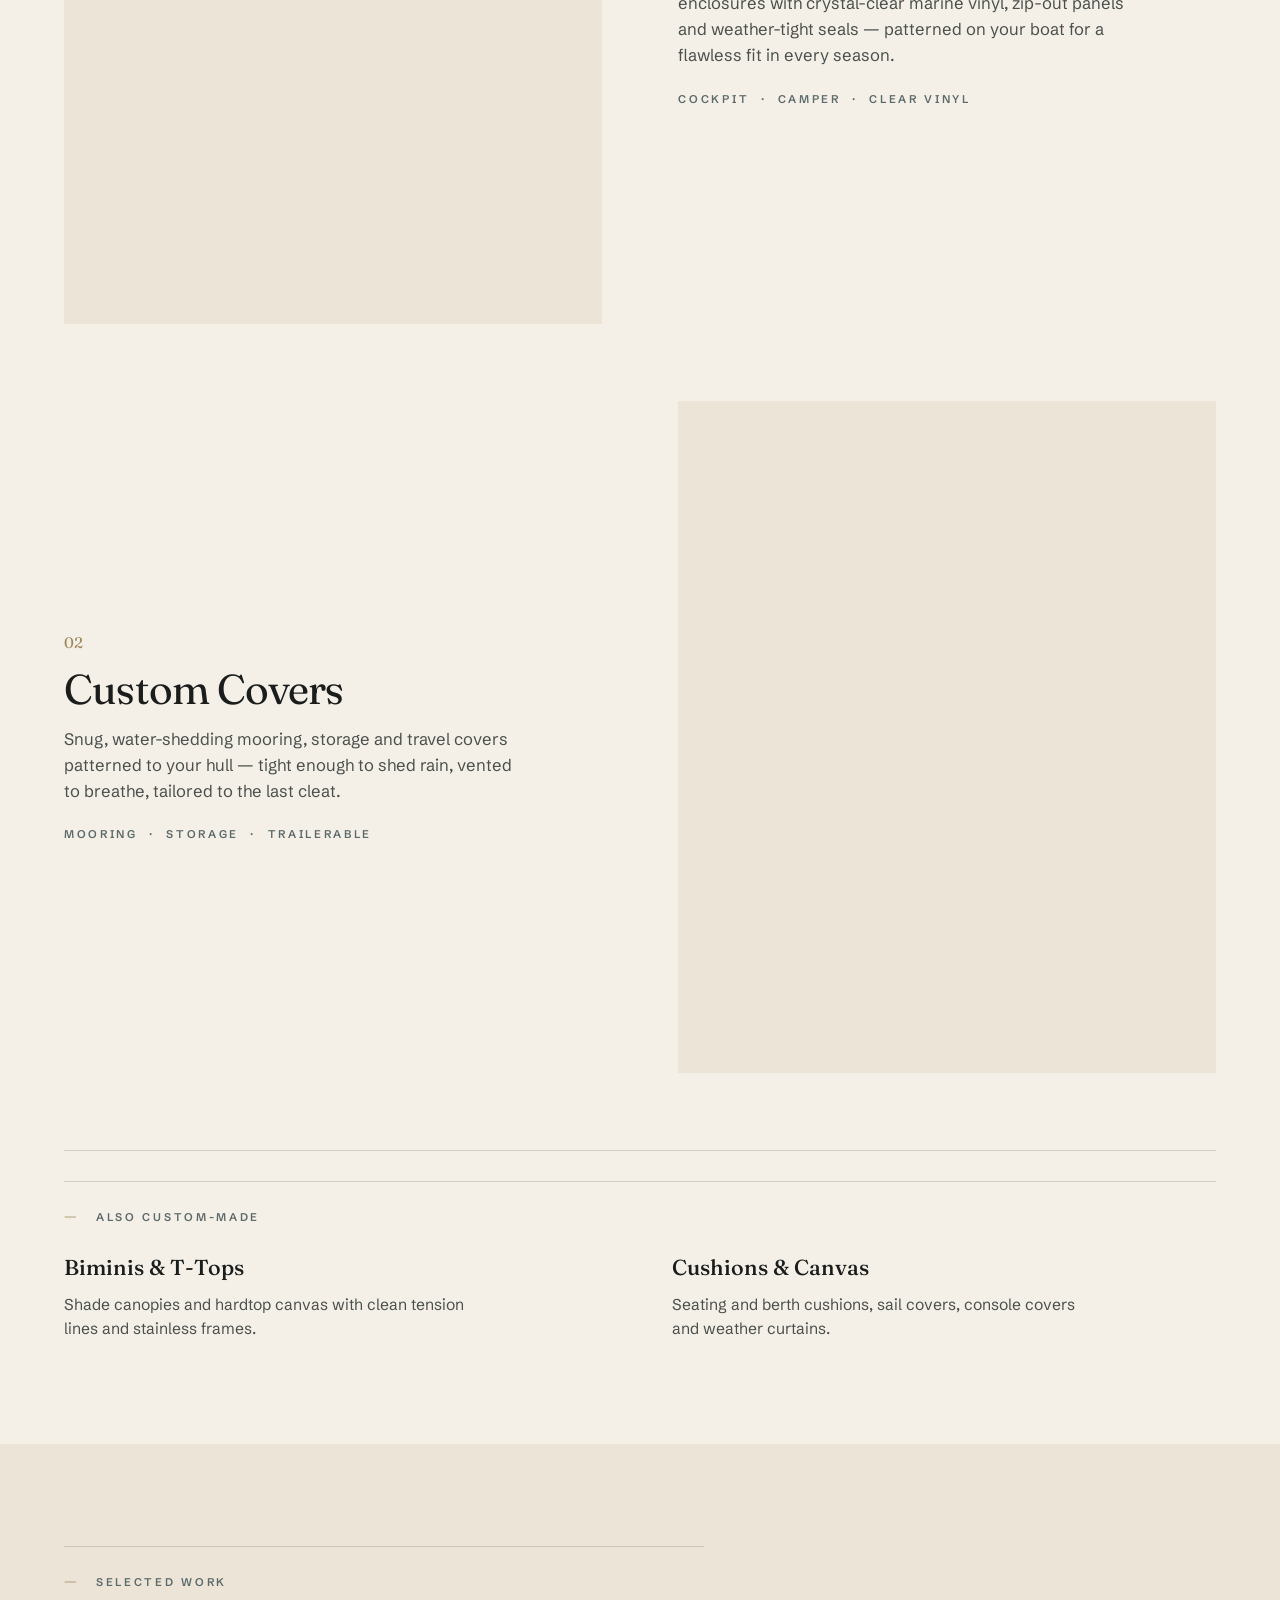
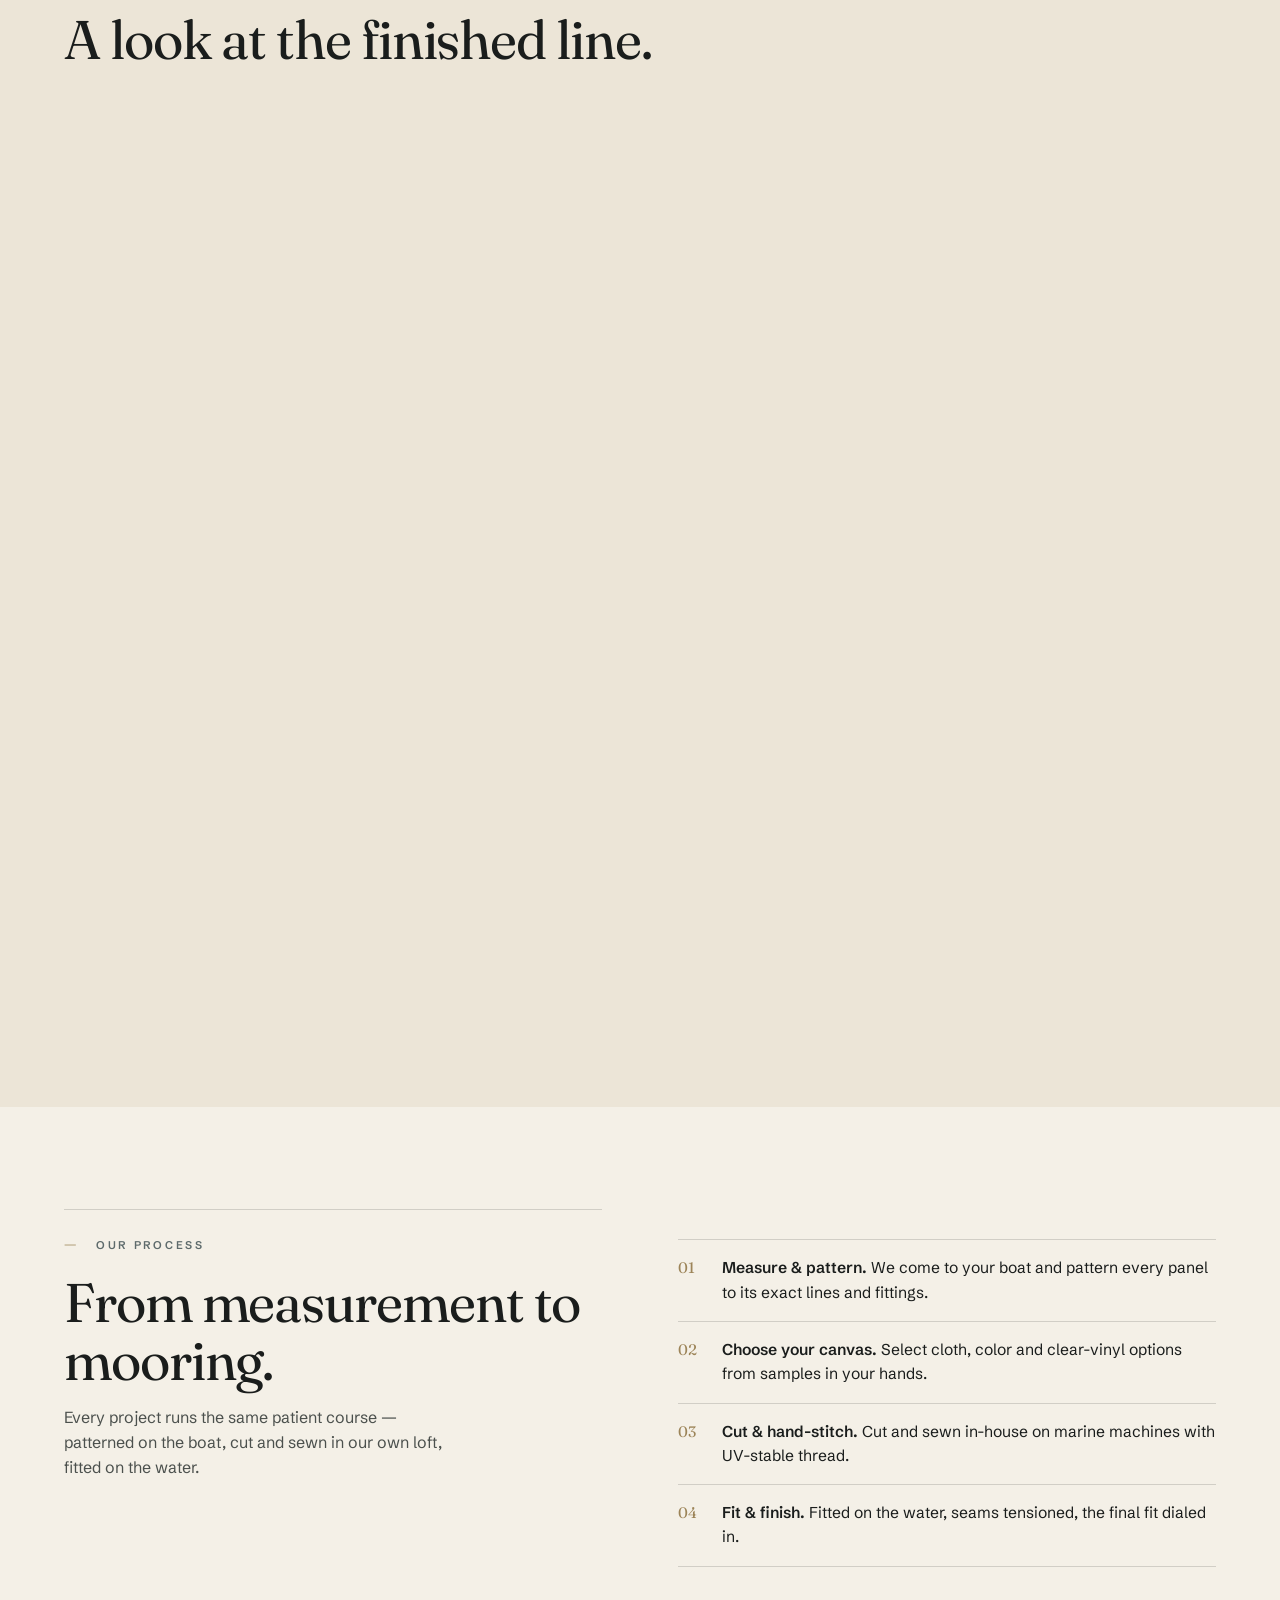
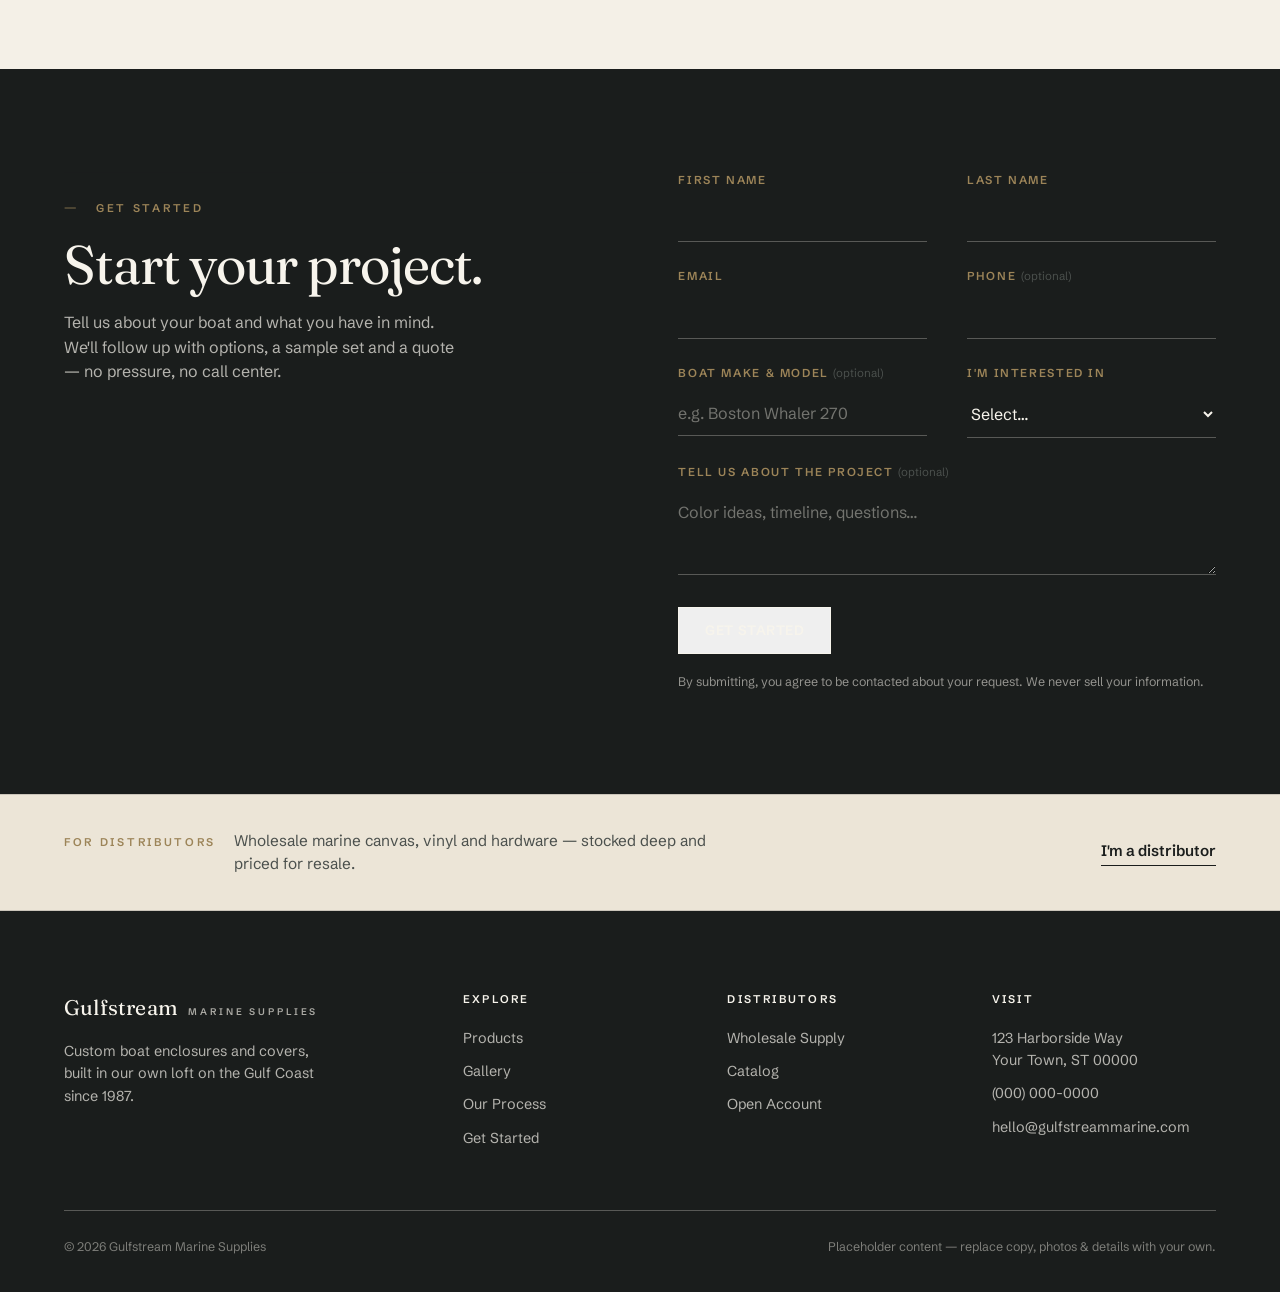
==== commit e37e8b7f: "Restructure home to Products/Gallery/Process/Get Started; tidy filenames - index.html rebuilt as one" ====
--- a/index.html
+++ b/index.html
@@ -3,17 +3,17 @@
 <head>
   <meta charset="UTF-8" />
   <meta name="viewport" content="width=device-width, initial-scale=1.0" />
-  <title>Gulfstream Marine Supplies — Essentials for Every Voyage</title>
-  <meta name="description" content="Custom marine canvas for your boat — covers, biminis and enclosures, patterned to your hull and finished by hand on the Gulf Coast since 1987." />
+  <title>Gulfstream Marine Supplies — Boat Enclosures &amp; Custom Covers</title>
+  <meta name="description" content="Custom boat enclosures and covers, patterned to your hull and finished by hand on the Gulf Coast since 1987. Biminis, cushions and marine canvas made to order." />
   <meta name="theme-color" content="#1a1d1c" />
-  <meta property="og:title" content="Gulfstream Marine Supplies — Essentials for Every Voyage" />
-  <meta property="og:description" content="Custom marine canvas for your boat — covers, biminis and enclosures, patterned to your hull and finished by hand." />
+  <meta property="og:title" content="Gulfstream Marine Supplies — Boat Enclosures & Custom Covers" />
+  <meta property="og:description" content="Custom boat enclosures and covers, patterned to your hull and finished by hand." />
   <meta property="og:type" content="website" />
   <link rel="icon" href="data:image/svg+xml,%3Csvg xmlns='http://www.w3.org/2000/svg' viewBox='0 0 40 40'%3E%3Crect width='40' height='40' fill='%231a1d1c'/%3E%3Cg fill='none' stroke='%239c8458' stroke-width='1.5' stroke-linecap='round'%3E%3Cpath d='M10 22c2.5 0 2.5-2 5-2s2.5 2 5 2 2.5-2 5-2 2.5 2 5 2'/%3E%3Cpath d='M10 27c2.5 0 2.5-2 5-2s2.5 2 5 2 2.5-2 5-2 2.5 2 5 2' opacity='.55'/%3E%3C/g%3E%3C/svg%3E" />
   <link rel="preconnect" href="https://fonts.googleapis.com" />
   <link rel="preconnect" href="https://fonts.gstatic.com" crossorigin />
   <link href="https://fonts.googleapis.com/css2?family=Fraunces:ital,opsz,wght@0,9..144,300;0,9..144,400;0,9..144,500;1,9..144,400&family=Schibsted+Grotesk:wght@400;500;600;700&display=swap" rel="stylesheet" />
-  <link rel="stylesheet" href="home.css" />
+  <link rel="stylesheet" href="styles.css" />
 </head>
 <body>
 
@@ -25,10 +25,10 @@
         <span class="brand__sub">Marine Supplies</span>
       </a>
       <nav class="nav__links" aria-label="Primary">
-        <a href="custom.html">Custom Work</a>
-        <a href="#make">What We Make</a>
-        <a href="#about">About</a>
-        <a href="#contact" class="contact">Get Started</a>
+        <a href="#products">Products</a>
+        <a href="#gallery">Gallery</a>
+        <a href="#process">Our Process</a>
+        <a href="#get-started" class="contact">Get Started</a>
       </nav>
       <button class="nav__toggle" aria-label="Toggle menu" aria-expanded="false"><span></span><span></span><span></span></button>
     </div>
@@ -42,90 +42,132 @@
     <div class="wrap hero__inner">
       <h1 class="hero__title">Essentials for<br />every voyage.</h1>
       <div class="hero__row">
-        <p class="hero__lead">Custom marine canvas for your boat — covers, biminis and enclosures, patterned to your hull and finished by hand.</p>
+        <p class="hero__lead">Custom boat enclosures and covers — patterned to your hull and finished by hand, from marine-grade canvas that outlasts the weather.</p>
         <div class="hero__cta">
-          <a href="custom.html#samples" class="btn-line btn-line--cream">Get Started</a>
-          <a href="custom.html" class="link link--cream">Explore custom work</a>
-        </div>
-      </div>
-    </div>
-  </section>
-
-  <!-- ============ MANIFESTO ============ -->
-  <section class="manifesto" id="about">
+          <a href="#get-started" class="btn-line btn-line--cream">Get Started</a>
+          <a href="#products" class="link link--cream">See what we make</a>
+        </div>
+      </div>
+    </div>
+  </section>
+
+  <!-- ============ PRODUCTS ============ -->
+  <section class="block" id="products">
     <div class="wrap">
-      <p class="reveal">Custom canvas, <span class="dim">made for your boat and the water it lives on.</span></p>
-      <div class="manifesto__foot reveal" data-d="1">
-        <div><b>Since 1987</b><span>on the Gulf Coast</span></div>
-        <div><b>In-house loft</b><span>cut &amp; sewn by hand</span></div>
-        <div><b>Marine-grade</b><span>canvas &amp; hardware</span></div>
-      </div>
-    </div>
-  </section>
-
-  <!-- ============ CRAFT ============ -->
-  <section class="craft">
-    <div class="wrap craft__grid">
-      <div class="craft__img reveal">
-        <span class="fallback" aria-hidden="true"></span>
-        <img src="https://loremflickr.com/1200/1500/sewing,fabric?lock=73" alt="Cutting and sewing canvas in the loft" loading="lazy" decoding="async" onerror="this.remove()" />
-      </div>
-      <div class="reveal" data-d="1">
-        <div class="opener"><span class="opener__no">—</span><span class="label">The work</span></div>
-        <h2 class="craft__title">Patterned by hand. Stitched to last a decade at sea.</h2>
-        <div class="craft__body">
-          <p>We don't pull canvas off a shelf. Each panel is patterned to the boat and run through marine machines with UV-stable thread — the way fine canvas has always been made.</p>
-        </div>
-        <ul class="hlist">
-          <li><span class="k">01</span><span>Solution-dyed, marine-grade cloth — fade, mildew and salt resistant.</span></li>
-          <li><span class="k">02</span><span>Double-stitched seams, corrosion-proof hardware.</span></li>
-          <li><span class="k">03</span><span>Patterned on the vessel. No generic sizing.</span></li>
-        </ul>
-      </div>
-    </div>
-  </section>
-
-  <!-- ============ WHAT WE MAKE (B2C) ============ -->
-  <section class="cat" id="make">
+      <div class="sec-head reveal">
+        <div class="opener"><span class="opener__no">—</span><span class="label">What we make</span></div>
+        <h2>Enclosures &amp; covers, built to your boat.</h2>
+      </div>
+
+      <div class="feat reveal">
+        <div class="feat__media"><span class="fallback" aria-hidden="true"></span><img src="https://loremflickr.com/1100/1400/yacht,boat?lock=53" alt="Full cockpit enclosure with clear vinyl" loading="lazy" decoding="async" onerror="this.remove()" /></div>
+        <div>
+          <span class="feat__no">01</span>
+          <h3 class="feat__title">Full Enclosures</h3>
+          <p class="feat__body">Turn the cockpit into a room. Camper and cockpit enclosures with crystal-clear marine vinyl, zip-out panels and weather-tight seals — patterned on your boat for a flawless fit in every season.</p>
+          <p class="label" style="margin-top:22px">Cockpit &nbsp;·&nbsp; Camper &nbsp;·&nbsp; Clear vinyl</p>
+        </div>
+      </div>
+
+      <div class="feat rev reveal">
+        <div class="feat__media"><span class="fallback" aria-hidden="true"></span><img src="https://loremflickr.com/1100/1400/boat?lock=51" alt="Fitted mooring cover" loading="lazy" decoding="async" onerror="this.remove()" /></div>
+        <div>
+          <span class="feat__no">02</span>
+          <h3 class="feat__title">Custom Covers</h3>
+          <p class="feat__body">Snug, water-shedding mooring, storage and travel covers patterned to your hull — tight enough to shed rain, vented to breathe, tailored to the last cleat.</p>
+          <p class="label" style="margin-top:22px">Mooring &nbsp;·&nbsp; Storage &nbsp;·&nbsp; Trailerable</p>
+        </div>
+      </div>
+
+      <div class="minor reveal">
+        <div class="opener"><span class="opener__no">—</span><span class="label">Also custom-made</span></div>
+        <div class="minor__grid">
+          <div>
+            <h3>Biminis &amp; T-Tops</h3>
+            <p>Shade canopies and hardtop canvas with clean tension lines and stainless frames.</p>
+          </div>
+          <div>
+            <h3>Cushions &amp; Canvas</h3>
+            <p>Seating and berth cushions, sail covers, console covers and weather curtains.</p>
+          </div>
+        </div>
+      </div>
+    </div>
+  </section>
+
+  <!-- ============ GALLERY ============ -->
+  <section class="block block--deep" id="gallery">
     <div class="wrap">
-      <div class="cat__head reveal">
-        <h2>If it's on your boat, we can cover it.</h2>
-        <a href="custom.html" class="link">Explore custom work</a>
-      </div>
-      <div class="cat__list reveal" data-d="1">
-        <div class="cat__row">
-          <h3>Custom Covers</h3>
-          <p>Mooring and storage covers, patterned to shed water and breathe.</p>
-          <span class="meta">Patterned to your hull</span>
-        </div>
-        <div class="cat__row">
-          <h3>Biminis &amp; T-Tops</h3>
-          <p>Shade canopies and hardtop canvas with clean tension lines.</p>
-          <span class="meta">Stainless frames</span>
-        </div>
-        <div class="cat__row">
-          <h3>Full Enclosures</h3>
-          <p>Cockpit and camper enclosures with clear vinyl and zip-out panels.</p>
-          <span class="meta">All-season</span>
-        </div>
-        <div class="cat__row">
-          <h3>Cushions &amp; Repairs</h3>
-          <p>Seating, berths and refits — re-stitching and window replacement.</p>
-          <span class="meta">Extend good work</span>
-        </div>
-      </div>
-    </div>
-  </section>
-
-  <!-- ============ CLOSING (B2C) ============ -->
-  <section class="close" id="contact">
-    <div class="wrap">
-      <h2 class="reveal">Let's dress your boat.</h2>
-      <p class="reveal" data-d="1">Tell us about your boat and we'll put together a quote.</p>
-      <div class="close__row reveal" data-d="2">
-        <a href="custom.html#samples" class="btn-line">Get Started</a>
-        <a href="custom.html" class="link">Explore custom work</a>
-      </div>
+      <div class="sec-head reveal">
+        <div class="opener"><span class="opener__no">—</span><span class="label">Selected work</span></div>
+        <h2>A look at the finished line.</h2>
+      </div>
+      <div class="gal reveal" data-d="1">
+        <div class="gal__c big"><span class="fallback" aria-hidden="true"></span><img src="https://loremflickr.com/1200/900/yacht?lock=61" alt="Enclosure, clear vinyl" loading="lazy" decoding="async" onerror="this.remove()" /></div>
+        <div class="gal__c sm"><span class="fallback" aria-hidden="true"></span><img src="https://loremflickr.com/800/600/boat?lock=63" alt="Cover, transom detail" loading="lazy" decoding="async" onerror="this.remove()" /></div>
+        <div class="gal__c sm"><span class="fallback" aria-hidden="true"></span><img src="https://loremflickr.com/800/600/sailboat?lock=62" alt="Bimini, open water" loading="lazy" decoding="async" onerror="this.remove()" /></div>
+        <div class="gal__c sm"><span class="fallback" aria-hidden="true"></span><img src="https://loremflickr.com/800/600/marina?lock=65" alt="Helm canvas" loading="lazy" decoding="async" onerror="this.remove()" /></div>
+        <div class="gal__c sm"><span class="fallback" aria-hidden="true"></span><img src="https://loremflickr.com/800/600/harbor?lock=66" alt="Marina at dusk" loading="lazy" decoding="async" onerror="this.remove()" /></div>
+      </div>
+    </div>
+  </section>
+
+  <!-- ============ OUR PROCESS ============ -->
+  <section class="block" id="process">
+    <div class="wrap split2">
+      <div class="reveal">
+        <div class="opener"><span class="opener__no">—</span><span class="label">Our process</span></div>
+        <h2 style="font-family:var(--serif);font-weight:400;font-size:clamp(1.9rem,4.4vw,3.4rem);letter-spacing:-0.02em;line-height:1.06;margin:18px 0 16px">From measurement to mooring.</h2>
+        <p style="color:var(--ink-soft);max-width:40ch">Every project runs the same patient course — patterned on the boat, cut and sewn in our own loft, fitted on the water.</p>
+      </div>
+      <ul class="hlist reveal" data-d="1">
+        <li><span class="k">01</span><span><b style="font-weight:600">Measure &amp; pattern.</b> We come to your boat and pattern every panel to its exact lines and fittings.</span></li>
+        <li><span class="k">02</span><span><b style="font-weight:600">Choose your canvas.</b> Select cloth, color and clear-vinyl options from samples in your hands.</span></li>
+        <li><span class="k">03</span><span><b style="font-weight:600">Cut &amp; hand-stitch.</b> Cut and sewn in-house on marine machines with UV-stable thread.</span></li>
+        <li><span class="k">04</span><span><b style="font-weight:600">Fit &amp; finish.</b> Fitted on the water, seams tensioned, the final fit dialed in.</span></li>
+      </ul>
+    </div>
+  </section>
+
+  <!-- ============ GET STARTED ============ -->
+  <section class="block block--ink" id="get-started">
+    <div class="wrap split2">
+      <div class="reveal">
+        <div class="opener"><span class="opener__no">—</span><span class="label">Get started</span></div>
+        <h2 style="font-family:var(--serif);font-weight:400;font-size:clamp(1.9rem,4.4vw,3.4rem);letter-spacing:-0.02em;line-height:1.06;margin:18px 0 16px;color:var(--cream)">Start your project.</h2>
+        <p style="color:rgba(247,244,236,0.7);max-width:40ch">Tell us about your boat and what you have in mind. We'll follow up with options, a sample set and a quote — no pressure, no call center.</p>
+      </div>
+
+      <form class="form form--wide reveal" data-d="1" id="sampleForm" novalidate>
+        <div class="form__row">
+          <label class="field"><span>First name</span><input type="text" name="firstName" autocomplete="given-name" required /></label>
+          <label class="field"><span>Last name</span><input type="text" name="lastName" autocomplete="family-name" required /></label>
+        </div>
+        <div class="form__row">
+          <label class="field"><span>Email</span><input type="email" name="email" autocomplete="email" required /></label>
+          <label class="field"><span>Phone <em>(optional)</em></span><input type="tel" name="phone" autocomplete="tel" /></label>
+        </div>
+        <div class="form__row">
+          <label class="field"><span>Boat make &amp; model <em>(optional)</em></span><input type="text" name="boat" placeholder="e.g. Boston Whaler 270" /></label>
+          <label class="field"><span>I'm interested in</span>
+            <select name="product" required>
+              <option value="" disabled selected>Select…</option>
+              <option>Full enclosure</option>
+              <option>Custom cover</option>
+              <option>Bimini / T-top</option>
+              <option>Cushions / canvas</option>
+              <option>Something else</option>
+            </select>
+          </label>
+        </div>
+        <label class="field"><span>Tell us about the project <em>(optional)</em></span><textarea name="notes" rows="3" placeholder="Color ideas, timeline, questions…"></textarea></label>
+        <button type="submit" class="btn-line btn-line--cream" style="margin-top:6px">Get Started</button>
+        <p class="form__fineprint">By submitting, you agree to be contacted about your request. We never sell your information.</p>
+        <div class="form__success" id="formSuccess" hidden>
+          <strong>Thank you — your request is in.</strong>
+          <p>We'll review your boat details and follow up with options, samples and a quote.</p>
+        </div>
+      </form>
     </div>
   </section>
 
@@ -136,7 +178,7 @@
         <span class="label label--brass">For distributors</span>
         <p class="dist__line">Wholesale marine canvas, vinyl and hardware — stocked deep and priced for resale.</p>
       </div>
-      <a href="trade.html" class="link">I'm a distributor</a>
+      <a href="distributors.html" class="link">I'm a distributor</a>
     </div>
   </section>
 
@@ -146,19 +188,20 @@
       <div class="footer__top">
         <div>
           <a href="index.html" class="brand"><span class="brand__name">Gulfstream</span><span class="brand__sub">Marine Supplies</span></a>
-          <p>Custom marine canvas and bespoke covers, built in our own loft on the Gulf Coast since 1987.</p>
+          <p>Custom boat enclosures and covers, built in our own loft on the Gulf Coast since 1987.</p>
         </div>
         <div class="footer__col">
-          <h4>Custom Work</h4>
-          <a href="custom.html">Covers &amp; Canvas</a>
-          <a href="custom.html#fabrics">Fabrics</a>
-          <a href="custom.html#samples">Get Started</a>
+          <h4>Explore</h4>
+          <a href="#products">Products</a>
+          <a href="#gallery">Gallery</a>
+          <a href="#process">Our Process</a>
+          <a href="#get-started">Get Started</a>
         </div>
         <div class="footer__col">
           <h4>Distributors</h4>
-          <a href="trade.html">Wholesale Supply</a>
-          <a href="trade.html#catalog">Catalog</a>
-          <a href="trade.html#account">Open Account</a>
+          <a href="distributors.html">Wholesale Supply</a>
+          <a href="distributors.html#catalog">Catalog</a>
+          <a href="distributors.html#account">Open Account</a>
         </div>
         <div class="footer__col">
           <h4>Visit</h4>
--- a/styles.css
+++ b/styles.css
@@ -0,0 +1,369 @@
+/* =========================================================
+   GULFSTREAM MARINE SUPPLIES — Home (refined edition)
+   Editorial, near-monochrome, flat, hairline-based.
+   No gradients · no shadows · no pills · sparse copy.
+   ========================================================= */
+
+:root {
+  --paper: #f4f0e7;
+  --paper-deep: #ece5d7;
+  --ink: #1a1d1c;
+  --ink-soft: #4b504d;
+  --slate: #5d6a6b;
+  --cream: #f7f4ec;
+  --brass: #9c8458;          /* hairline / label accent ONLY */
+  --line: rgba(26, 29, 28, 0.16);
+  --line-soft: rgba(26, 29, 28, 0.10);
+  --line-cream: rgba(247, 244, 236, 0.28);
+
+  --maxw: 1280px;
+  --gutter: clamp(22px, 5vw, 80px);
+
+  --serif: "Fraunces", Georgia, serif;
+  --sans: "Schibsted Grotesk", system-ui, -apple-system, sans-serif;
+  --ease: cubic-bezier(0.22, 0.61, 0.36, 1);
+}
+
+* { box-sizing: border-box; margin: 0; padding: 0; }
+html { scroll-behavior: smooth; -webkit-text-size-adjust: 100%; }
+body {
+  font-family: var(--sans);
+  background: var(--paper);
+  color: var(--ink);
+  line-height: 1.55;
+  -webkit-font-smoothing: antialiased;
+  overflow-x: hidden;
+}
+img { display: block; max-width: 100%; }
+a { color: inherit; text-decoration: none; }
+
+.wrap { width: 100%; max-width: var(--maxw); margin: 0 auto; padding: 0 var(--gutter); }
+
+/* ---- type primitives ---- */
+.label {
+  font-size: 0.7rem; font-weight: 600; letter-spacing: 0.24em;
+  text-transform: uppercase; color: var(--slate);
+}
+.label--brass { color: var(--brass); }
+.serif { font-family: var(--serif); font-weight: 400; letter-spacing: -0.015em; line-height: 1.04; }
+.measure { max-width: 42ch; }
+
+/* editorial text link */
+.link {
+  font-family: var(--sans); font-weight: 600; font-size: 0.95rem;
+  display: inline-block; padding-bottom: 3px;
+  border-bottom: 1px solid var(--ink);
+  transition: color .3s var(--ease), border-color .3s var(--ease);
+}
+.link:hover { color: var(--brass); border-color: var(--brass); }
+.link--cream { border-color: var(--cream); color: var(--cream); }
+.link--cream:hover { color: var(--brass); border-color: var(--brass); }
+
+/* thin outline button (used sparingly) */
+.btn-line {
+  font-family: var(--sans); font-weight: 600; font-size: 0.85rem;
+  letter-spacing: 0.04em; text-transform: uppercase;
+  display: inline-block; padding: 14px 26px; border: 1px solid var(--ink);
+  transition: background .3s var(--ease), color .3s var(--ease);
+}
+.btn-line:hover { background: var(--ink); color: var(--paper); }
+.btn-line--cream { border-color: var(--cream); color: var(--cream); }
+.btn-line--cream:hover { background: var(--cream); color: var(--ink); }
+
+/* hairline section opener (left-aligned, magazine style) */
+.opener { border-top: 1px solid var(--line); padding-top: 22px; display: flex; gap: 20px; align-items: baseline; }
+.opener__no { font-family: var(--serif); font-size: 0.95rem; color: var(--brass); }
+
+/* =========================================================
+   Nav — minimal, no blur, no pill
+   ========================================================= */
+.nav {
+  position: fixed; inset: 0 0 auto 0; z-index: 50;
+  padding: 26px 0; transition: background .4s var(--ease), padding .4s var(--ease), border-color .4s;
+  border-bottom: 1px solid transparent;
+}
+.nav.scrolled { background: var(--paper); border-bottom-color: var(--line-soft); padding: 16px 0; }
+.nav__inner { display: flex; align-items: center; justify-content: space-between; gap: 30px; }
+
+.brand { display: flex; align-items: baseline; gap: 10px; color: var(--cream); }
+.nav.scrolled .brand { color: var(--ink); }
+.brand__name { font-family: var(--serif); font-size: 1.32rem; letter-spacing: 0.01em; }
+.brand__sub { font-size: 0.6rem; font-weight: 600; letter-spacing: 0.3em; text-transform: uppercase; opacity: 0.65; }
+
+.nav__links { display: flex; gap: 34px; align-items: center; }
+.nav__links a {
+  font-size: 0.84rem; font-weight: 500; letter-spacing: 0.04em; color: var(--cream); opacity: 0.85;
+  transition: opacity .25s, color .25s;
+}
+.nav.scrolled .nav__links a { color: var(--ink); }
+.nav__links a:hover { opacity: 1; color: var(--brass); }
+.nav__links a.contact { border-bottom: 1px solid currentColor; padding-bottom: 2px; opacity: 1; }
+
+.nav__toggle { display: none; flex-direction: column; gap: 5px; background: none; border: 0; cursor: pointer; padding: 6px; }
+.nav__toggle span { width: 24px; height: 1.5px; background: var(--cream); transition: .3s; }
+.nav.scrolled .nav__toggle span { background: var(--ink); }
+
+/* =========================================================
+   Hero — full-bleed image, headline bottom-left
+   ========================================================= */
+.hero { position: relative; height: 100svh; min-height: 620px; display: flex; align-items: center; color: var(--cream); }
+.hero__img { position: absolute; inset: 0; width: 100%; height: 100%; object-fit: cover; z-index: 0;
+  filter: grayscale(0.42) contrast(1.06) brightness(0.82) sepia(0.06); }
+.hero::after { content: ""; position: absolute; inset: 0; z-index: 1;
+  background: linear-gradient(180deg, rgba(20,22,21,0.34) 0%, rgba(20,22,21,0.12) 38%, rgba(18,20,19,0.72) 100%); }
+.hero__fallback { position: absolute; inset: 0; z-index: -1; background: #20302f; }
+.hero__inner { position: relative; z-index: 2; width: 100%; padding-top: 64px; }
+.hero__title { font-family: var(--serif); font-weight: 300; font-size: clamp(3rem, 9vw, 8rem); line-height: 0.98; letter-spacing: -0.03em; }
+.hero__row { margin-top: 36px; display: flex; flex-wrap: wrap; align-items: center; gap: 26px 48px; }
+.hero__cta { display: flex; align-items: center; gap: 28px; flex-wrap: wrap; }
+.hero__lead { max-width: 38ch; color: rgba(247,244,236,0.84); font-size: 1.02rem; }
+.hero__est { position: absolute; right: var(--gutter); top: 50%; transform: translateY(-50%) rotate(90deg); transform-origin: right center;
+  z-index: 2; font-size: 0.66rem; letter-spacing: 0.3em; text-transform: uppercase; color: rgba(247,244,236,0.45); }
+
+/* =========================================================
+   Manifesto — one idea, lots of air
+   ========================================================= */
+.manifesto { padding: clamp(72px, 11vw, 132px) 0; }
+.manifesto p { font-family: var(--serif); font-weight: 400; font-size: clamp(1.6rem, 3.6vw, 3.1rem); line-height: 1.18; letter-spacing: -0.015em; max-width: 20ch; }
+.manifesto p .dim { color: var(--ink-soft); }
+.manifesto__foot { margin-top: 46px; display: flex; flex-wrap: wrap; gap: 14px 60px; border-top: 1px solid var(--line); padding-top: 26px; }
+.manifesto__foot div { display: flex; flex-direction: column; gap: 3px; }
+.manifesto__foot b { font-family: var(--serif); font-size: 1.05rem; font-weight: 500; }
+.manifesto__foot span { font-size: 0.82rem; color: var(--ink-soft); }
+
+/* =========================================================
+   Two paths — editorial split, image panels
+   ========================================================= */
+.paths { padding-bottom: clamp(60px, 10vw, 120px); }
+.paths__head { margin-bottom: 46px; max-width: 620px; }
+.paths__grid { display: grid; grid-template-columns: 1fr 1fr; gap: 4px; }
+.path { position: relative; display: block; color: var(--cream); overflow: hidden; aspect-ratio: 4/5; }
+.path__img { position: absolute; inset: 0; width: 100%; height: 100%; object-fit: cover;
+  filter: grayscale(0.42) contrast(1.06) brightness(0.78) sepia(0.06); transition: transform 1.2s var(--ease); }
+.path:hover .path__img { transform: scale(1.04); }
+.path__fallback { position: absolute; inset: 0; z-index: 0; background: #243433; }
+.path::after { content: ""; position: absolute; inset: 0;
+  background: linear-gradient(180deg, rgba(18,20,19,0.05) 30%, rgba(16,19,18,0.78) 100%); }
+.path__body { position: absolute; inset: auto 0 0 0; z-index: 1; padding: clamp(26px, 3vw, 44px); }
+.path__no { font-size: 0.72rem; letter-spacing: 0.2em; text-transform: uppercase; color: rgba(247,244,236,0.66); }
+.path__title { font-family: var(--serif); font-weight: 400; font-size: clamp(1.7rem, 3vw, 2.6rem); margin: 12px 0 14px; line-height: 1.05; }
+.path__desc { color: rgba(247,244,236,0.82); font-size: 0.98rem; max-width: 34ch; margin-bottom: 20px; }
+
+/* =========================================================
+   Craft — asymmetric image + sparse text
+   ========================================================= */
+.craft { padding: clamp(64px, 9vw, 120px) 0; }
+.craft__grid { display: grid; grid-template-columns: 1.1fr 0.9fr; gap: clamp(36px, 7vw, 110px); align-items: center; }
+.craft__img { position: relative; aspect-ratio: 4/5; }
+.craft__img img { position: absolute; inset: 0; width: 100%; height: 100%; object-fit: cover;
+  filter: grayscale(0.42) contrast(1.06) brightness(0.95) sepia(0.06); }
+.craft__img .fallback { position: absolute; inset: 0; z-index: 0; background: var(--paper-deep); }
+.craft__title { font-family: var(--serif); font-weight: 400; font-size: clamp(1.9rem, 4vw, 3.2rem); line-height: 1.08; letter-spacing: -0.02em; margin: 18px 0 24px; }
+.craft__body p { color: var(--ink-soft); font-size: 1.05rem; max-width: 46ch; }
+/* hairline list — NO checkmark circles */
+.hlist { list-style: none; margin-top: 30px; }
+.hlist li { border-top: 1px solid var(--line); padding: 16px 0; font-size: 0.98rem; color: var(--ink); display: flex; gap: 18px; }
+.hlist li:last-child { border-bottom: 1px solid var(--line); }
+.hlist .k { font-family: var(--serif); color: var(--brass); font-size: 0.95rem; flex: none; width: 26px; }
+
+/* =========================================================
+   Catalog — clean editorial list, no cards/pills/icons
+   ========================================================= */
+.cat { background: var(--paper-deep); padding: clamp(64px, 9vw, 112px) 0; }
+.cat__head { display: flex; justify-content: space-between; align-items: flex-end; flex-wrap: wrap; gap: 20px; margin-bottom: 56px; }
+.cat__head h2 { font-family: var(--serif); font-weight: 400; font-size: clamp(1.9rem, 4vw, 3rem); letter-spacing: -0.02em; max-width: 16ch; }
+.cat__list { border-top: 1px solid var(--line); }
+.cat__row { display: grid; grid-template-columns: 0.6fr 1.4fr auto; gap: 24px; align-items: baseline;
+  padding: 28px 0; border-bottom: 1px solid var(--line); transition: padding-left .35s var(--ease); }
+.cat__row:hover { padding-left: 14px; }
+.cat__row h3 { font-family: var(--serif); font-weight: 500; font-size: 1.3rem; }
+.cat__row p { color: var(--ink-soft); font-size: 0.98rem; max-width: 50ch; }
+.cat__row .meta { font-size: 0.82rem; color: var(--slate); letter-spacing: 0.04em; white-space: nowrap; }
+
+/* =========================================================
+   Closing CTA — quiet
+   ========================================================= */
+.close { padding: clamp(76px, 11vw, 140px) 0; text-align: center; }
+.close h2 { font-family: var(--serif); font-weight: 400; font-size: clamp(2rem, 5vw, 4rem); letter-spacing: -0.02em; max-width: 18ch; margin: 0 auto 18px; line-height: 1.06; }
+.close p { color: var(--ink-soft); margin-bottom: 36px; }
+.close__row { display: flex; justify-content: center; gap: 16px 40px; flex-wrap: wrap; align-items: center; }
+
+/* =========================================================
+   Distributor band — deliberately small / understated
+   ========================================================= */
+.dist { background: var(--paper-deep); }
+.dist__inner { display: flex; align-items: center; justify-content: space-between; gap: 24px 40px;
+  flex-wrap: wrap; padding-top: 34px; padding-bottom: 34px; border-top: 1px solid var(--line); border-bottom: 1px solid var(--line); }
+.dist__copy { display: flex; align-items: baseline; gap: 18px; flex-wrap: wrap; }
+.dist__line { color: var(--ink-soft); font-size: 0.96rem; max-width: 56ch; }
+
+/* =========================================================
+   Footer — refined
+   ========================================================= */
+.footer { background: var(--ink); color: rgba(247,244,236,0.7); padding: 80px 0 36px; }
+.footer__top { display: grid; grid-template-columns: 1.6fr 1fr 1fr 1fr; gap: 40px; padding-bottom: 50px; border-bottom: 1px solid var(--line-cream); }
+.footer .brand { color: var(--cream); margin-bottom: 16px; }
+.footer__top > div > p { font-size: 0.9rem; max-width: 30ch; }
+.footer__col h4 { color: var(--cream); font-size: 0.7rem; letter-spacing: 0.2em; text-transform: uppercase; margin-bottom: 18px; font-weight: 600; }
+.footer__col a, .footer__col p { display: block; font-size: 0.9rem; margin-bottom: 11px; color: rgba(247,244,236,0.7); transition: color .25s; }
+.footer__col a:hover { color: var(--brass); }
+.footer__base { display: flex; justify-content: space-between; gap: 16px; flex-wrap: wrap; padding-top: 26px; font-size: 0.78rem; color: rgba(247,244,236,0.45); }
+
+/* =========================================================
+   SUBPAGE COMPONENTS (Custom / Distributors)
+   ========================================================= */
+.block { padding: clamp(60px, 8vw, 112px) 0; }
+.block--deep { background: var(--paper-deep); }
+.block--ink { background: var(--ink); color: rgba(247,244,236,0.78); }
+.block--ink .label { color: var(--brass); }
+
+.sec-head { max-width: 640px; margin-bottom: clamp(40px, 6vw, 70px); }
+.sec-head h2 { font-family: var(--serif); font-weight: 400; font-size: clamp(1.9rem, 4.4vw, 3.4rem);
+  letter-spacing: -0.02em; line-height: 1.06; margin-top: 18px; }
+.sec-head p { color: var(--ink-soft); margin-top: 16px; font-size: 1.05rem; }
+.block--ink .sec-head h2 { color: var(--cream); }
+.block--ink .sec-head p { color: rgba(247,244,236,0.7); }
+
+/* page hero (subpages) */
+.phero { position: relative; display: flex; align-items: flex-end; color: var(--cream); overflow: hidden;
+  padding: clamp(150px, 22vh, 250px) 0 clamp(52px, 7vw, 96px); }
+.phero__fallback { position: absolute; inset: 0; z-index: 0; background: #20302f; }
+.phero__img { position: absolute; inset: 0; width: 100%; height: 100%; object-fit: cover; z-index: 0;
+  filter: grayscale(0.42) contrast(1.06) brightness(0.74) sepia(0.06); }
+.phero::after { content: ""; position: absolute; inset: 0; z-index: 1;
+  background: linear-gradient(180deg, rgba(20,22,21,0.4) 0%, rgba(18,20,19,0.32) 40%, rgba(16,19,18,0.78) 100%); }
+.phero__inner { position: relative; z-index: 2; width: 100%; max-width: 880px; }
+.phero__crumb { font-size: 0.72rem; letter-spacing: 0.18em; text-transform: uppercase; color: rgba(247,244,236,0.6); margin-bottom: 20px; }
+.phero__crumb a { color: inherit; }
+.phero__title { font-family: var(--serif); font-weight: 300; font-size: clamp(2.6rem, 7vw, 5.6rem); line-height: 0.99; letter-spacing: -0.025em; }
+.phero__lead { margin-top: 24px; max-width: 52ch; color: rgba(247,244,236,0.85); font-size: clamp(1.02rem, 1.5vw, 1.2rem); }
+.phero__cta { margin-top: 34px; display: flex; gap: 30px; align-items: center; flex-wrap: wrap; }
+
+/* feature rows (image + text, alternating) */
+.feat { display: grid; grid-template-columns: 1fr 1fr; gap: clamp(30px, 6vw, 90px); align-items: center; }
+.feat + .feat { margin-top: clamp(40px, 6vw, 84px); }
+.feat.rev .feat__media { order: 2; }
+.feat__media { position: relative; aspect-ratio: 4/5; overflow: hidden; }
+.feat__media img { position: absolute; inset: 0; width: 100%; height: 100%; object-fit: cover;
+  filter: grayscale(0.42) contrast(1.06) brightness(0.95) sepia(0.06); }
+.feat__media .fallback { position: absolute; inset: 0; z-index: 0; background: var(--paper-deep); }
+.feat__no { font-family: var(--serif); color: var(--brass); font-size: 0.95rem; }
+.feat__title { font-family: var(--serif); font-weight: 400; font-size: clamp(1.7rem, 3.4vw, 2.6rem); letter-spacing: -0.02em; margin: 12px 0 16px; line-height: 1.06; }
+.feat__body { color: var(--ink-soft); font-size: 1.04rem; max-width: 46ch; }
+
+/* swatches — flat, tight, no rounding/texture */
+.sw { display: grid; grid-template-columns: repeat(4, 1fr); gap: 2px; }
+.sw__c { position: relative; aspect-ratio: 1/1; background: var(--s); }
+.sw__c span { position: absolute; left: 12px; bottom: 11px; font-size: 0.7rem; font-weight: 600;
+  color: #fff; mix-blend-mode: difference; letter-spacing: 0.02em; }
+
+/* gallery mosaic */
+.gal { display: grid; grid-template-columns: repeat(6, 1fr); grid-auto-rows: 1fr; gap: 4px; }
+.gal__c { position: relative; overflow: hidden; }
+.gal__c img { position: absolute; inset: 0; width: 100%; height: 100%; object-fit: cover;
+  filter: grayscale(0.42) contrast(1.06) brightness(0.92) sepia(0.06); transition: transform 1.2s var(--ease); }
+.gal__c:hover img { transform: scale(1.04); }
+.gal__c .fallback { position: absolute; inset: 0; z-index: 0; background: var(--paper-deep); }
+.gal__c.big { grid-column: span 4; grid-row: span 2; }
+.gal__c.sm { grid-column: span 2; aspect-ratio: 4/3; }
+
+/* pull quote */
+.pull { font-family: var(--serif); font-weight: 400; font-size: clamp(1.7rem, 4vw, 3rem); line-height: 1.18; letter-spacing: -0.015em; max-width: 26ch; }
+.pull cite { display: block; margin-top: 28px; font-family: var(--sans); font-style: normal; font-size: 0.86rem; color: var(--slate); letter-spacing: 0.04em; }
+
+/* spec table */
+.spec-wrap { overflow-x: auto; }
+.spec { width: 100%; border-collapse: collapse; min-width: 620px; }
+.spec th, .spec td { text-align: left; padding: 18px 20px 18px 0; border-bottom: 1px solid var(--line); font-size: 0.94rem; vertical-align: top; }
+.spec thead th { font-size: 0.7rem; letter-spacing: 0.16em; text-transform: uppercase; color: var(--slate); font-weight: 600; }
+.spec td:first-child { font-family: var(--serif); font-weight: 500; font-size: 1.05rem; color: var(--ink); }
+.spec tbody tr:last-child td { border-bottom: 0; }
+
+/* accordion */
+.acc details { border-top: 1px solid var(--line); }
+.acc details:last-child { border-bottom: 1px solid var(--line); }
+.acc summary { list-style: none; cursor: pointer; padding: 24px 44px 24px 0; position: relative;
+  font-family: var(--serif); font-weight: 400; font-size: clamp(1.15rem, 2vw, 1.5rem); color: var(--ink); }
+.acc summary::-webkit-details-marker { display: none; }
+.acc summary::after { content: "+"; position: absolute; right: 4px; top: 50%; transform: translateY(-50%);
+  font-family: var(--sans); font-size: 1.4rem; color: var(--slate); transition: transform .3s var(--ease); }
+.acc details[open] summary::after { transform: translateY(-50%) rotate(45deg); }
+.acc details p { color: var(--ink-soft); padding: 0 44px 26px 0; max-width: 70ch; }
+
+/* editorial form — underline inputs */
+.form { max-width: 720px; }
+.form--wide { max-width: none; }
+.form__row { display: grid; grid-template-columns: 1fr 1fr; gap: 26px 40px; }
+.field { display: flex; flex-direction: column; gap: 8px; margin-bottom: 26px; }
+.field > span { font-size: 0.72rem; font-weight: 600; letter-spacing: 0.14em; text-transform: uppercase; color: var(--slate); }
+.field > span em { font-style: normal; text-transform: none; letter-spacing: 0; color: var(--ink-soft); font-weight: 400; }
+.field input, .field select, .field textarea {
+  font-family: var(--sans); font-size: 1rem; color: var(--ink); background: transparent;
+  border: 0; border-bottom: 1px solid var(--line); border-radius: 0; padding: 12px 0; transition: border-color .25s; }
+.field input::placeholder, .field textarea::placeholder { color: rgba(26,29,28,0.35); }
+.field input:focus, .field select:focus, .field textarea:focus { outline: none; border-bottom-color: var(--ink); }
+.field textarea { resize: vertical; }
+.form__fineprint { font-size: 0.78rem; color: var(--ink-soft); margin-top: 18px; }
+.form__success { margin-top: 8px; padding: 28px 0 0; border-top: 1px solid var(--line); }
+.form__success strong { display: block; font-family: var(--serif); font-size: 1.4rem; font-weight: 400; margin-bottom: 8px; }
+.form__success p { color: var(--ink-soft); }
+.block--ink .field > span { color: var(--brass); }
+.block--ink .field input, .block--ink .field select, .block--ink .field textarea { color: var(--cream); border-bottom-color: var(--line-cream); }
+.block--ink .field input:focus, .block--ink .field select:focus, .block--ink .field textarea:focus { border-bottom-color: var(--cream); }
+.block--ink .field input::placeholder, .block--ink .field textarea::placeholder { color: rgba(247,244,236,0.4); }
+.block--ink .form__fineprint { color: rgba(247,244,236,0.55); }
+.block--ink .field select option { color: #1a1d1c; }
+
+/* two-column intro (text left, list right) */
+.split2 { display: grid; grid-template-columns: 1fr 1fr; gap: clamp(34px, 6vw, 90px); align-items: start; }
+
+/* secondary products (smaller, beneath the lead features) */
+.minor { margin-top: clamp(44px, 6vw, 90px); border-top: 1px solid var(--line); padding-top: 30px; }
+.minor__grid { display: grid; grid-template-columns: 1fr 1fr; gap: clamp(28px, 5vw, 70px); margin-top: 24px; }
+.minor__grid h3 { font-family: var(--serif); font-weight: 500; font-size: 1.35rem; margin-bottom: 8px; }
+.minor__grid p { color: var(--ink-soft); font-size: 0.98rem; max-width: 42ch; }
+
+/* =========================================================
+   Reveal — slow, subtle
+   ========================================================= */
+.reveal { opacity: 0; transform: translateY(20px); transition: opacity 1s var(--ease), transform 1s var(--ease); }
+.reveal.in { opacity: 1; transform: none; }
+.reveal[data-d="1"] { transition-delay: .12s; }
+.reveal[data-d="2"] { transition-delay: .24s; }
+
+/* =========================================================
+   Responsive
+   ========================================================= */
+@media (max-width: 900px) {
+  .nav__links { display: none; }
+  .nav__links.open { display: flex; flex-direction: column; align-items: flex-start; gap: 20px;
+    position: absolute; top: 100%; left: 0; right: 0; background: var(--paper); padding: 26px var(--gutter); border-bottom: 1px solid var(--line); }
+  .nav__links.open a { color: var(--ink); }
+  .nav__toggle { display: flex; }
+  .craft__grid { grid-template-columns: 1fr; gap: 40px; }
+  .footer__top { grid-template-columns: 1fr 1fr; }
+  .hero__est { display: none; }
+  .cat__row { grid-template-columns: 1fr; gap: 8px; }
+  .cat__row .meta { margin-top: 4px; }
+  .feat { grid-template-columns: 1fr; gap: 28px; }
+  .feat.rev .feat__media { order: 0; }
+  .split2 { grid-template-columns: 1fr; }
+  .minor__grid { grid-template-columns: 1fr; gap: 26px; }
+  .gal { grid-template-columns: repeat(2, 1fr); }
+  .gal__c.big { grid-column: span 2; grid-row: span 1; aspect-ratio: 3/2; }
+  .gal__c.sm { grid-column: span 1; }
+}
+@media (max-width: 600px) {
+  .paths__grid { grid-template-columns: 1fr; }
+  .path { aspect-ratio: 3/2; }
+  .footer__top { grid-template-columns: 1fr; gap: 30px; }
+  .hero__row { gap: 22px; }
+  .form__row { grid-template-columns: 1fr; gap: 0; }
+  .sw { grid-template-columns: repeat(2, 1fr); }
+  .dist__inner { flex-direction: column; align-items: flex-start; }
+}
+@media (prefers-reduced-motion: reduce) {
+  * { animation: none !important; scroll-behavior: auto; }
+  .reveal { opacity: 1; transform: none; }
+  .path:hover .path__img { transform: none; }
+}
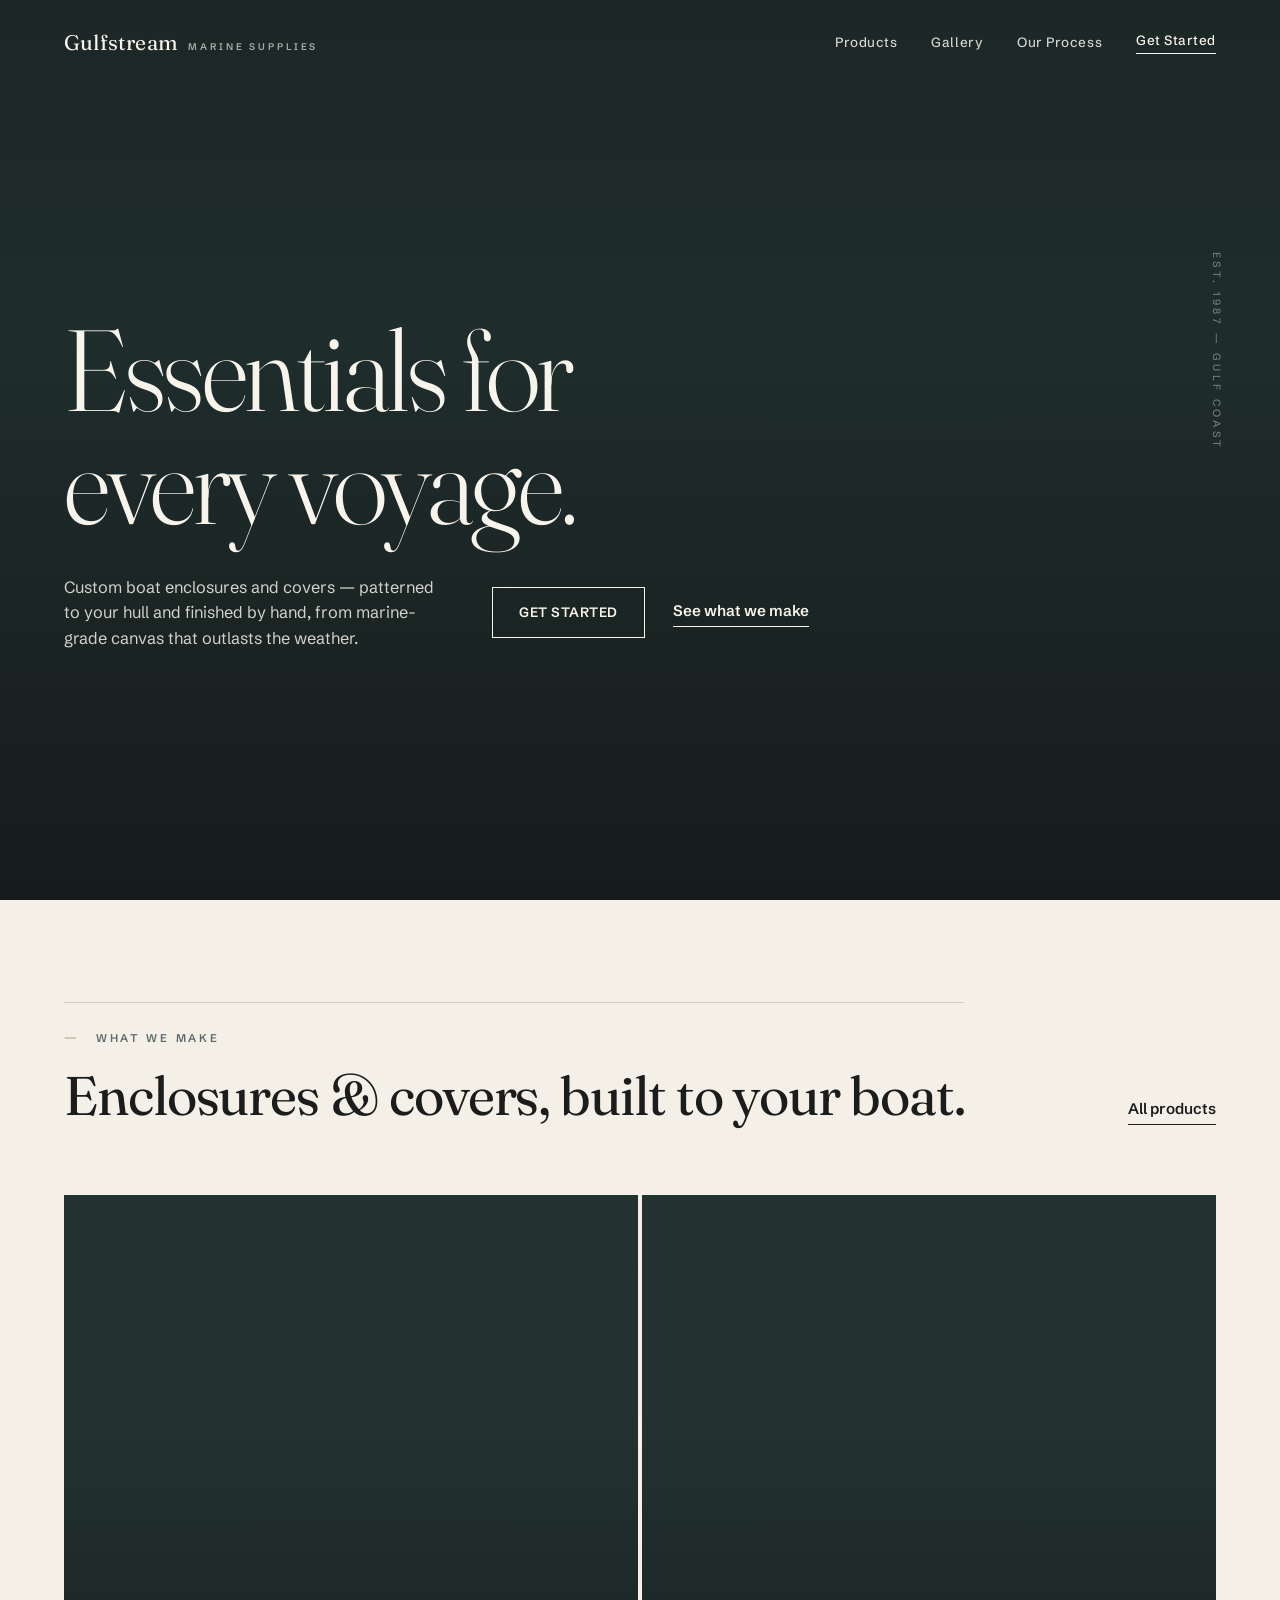
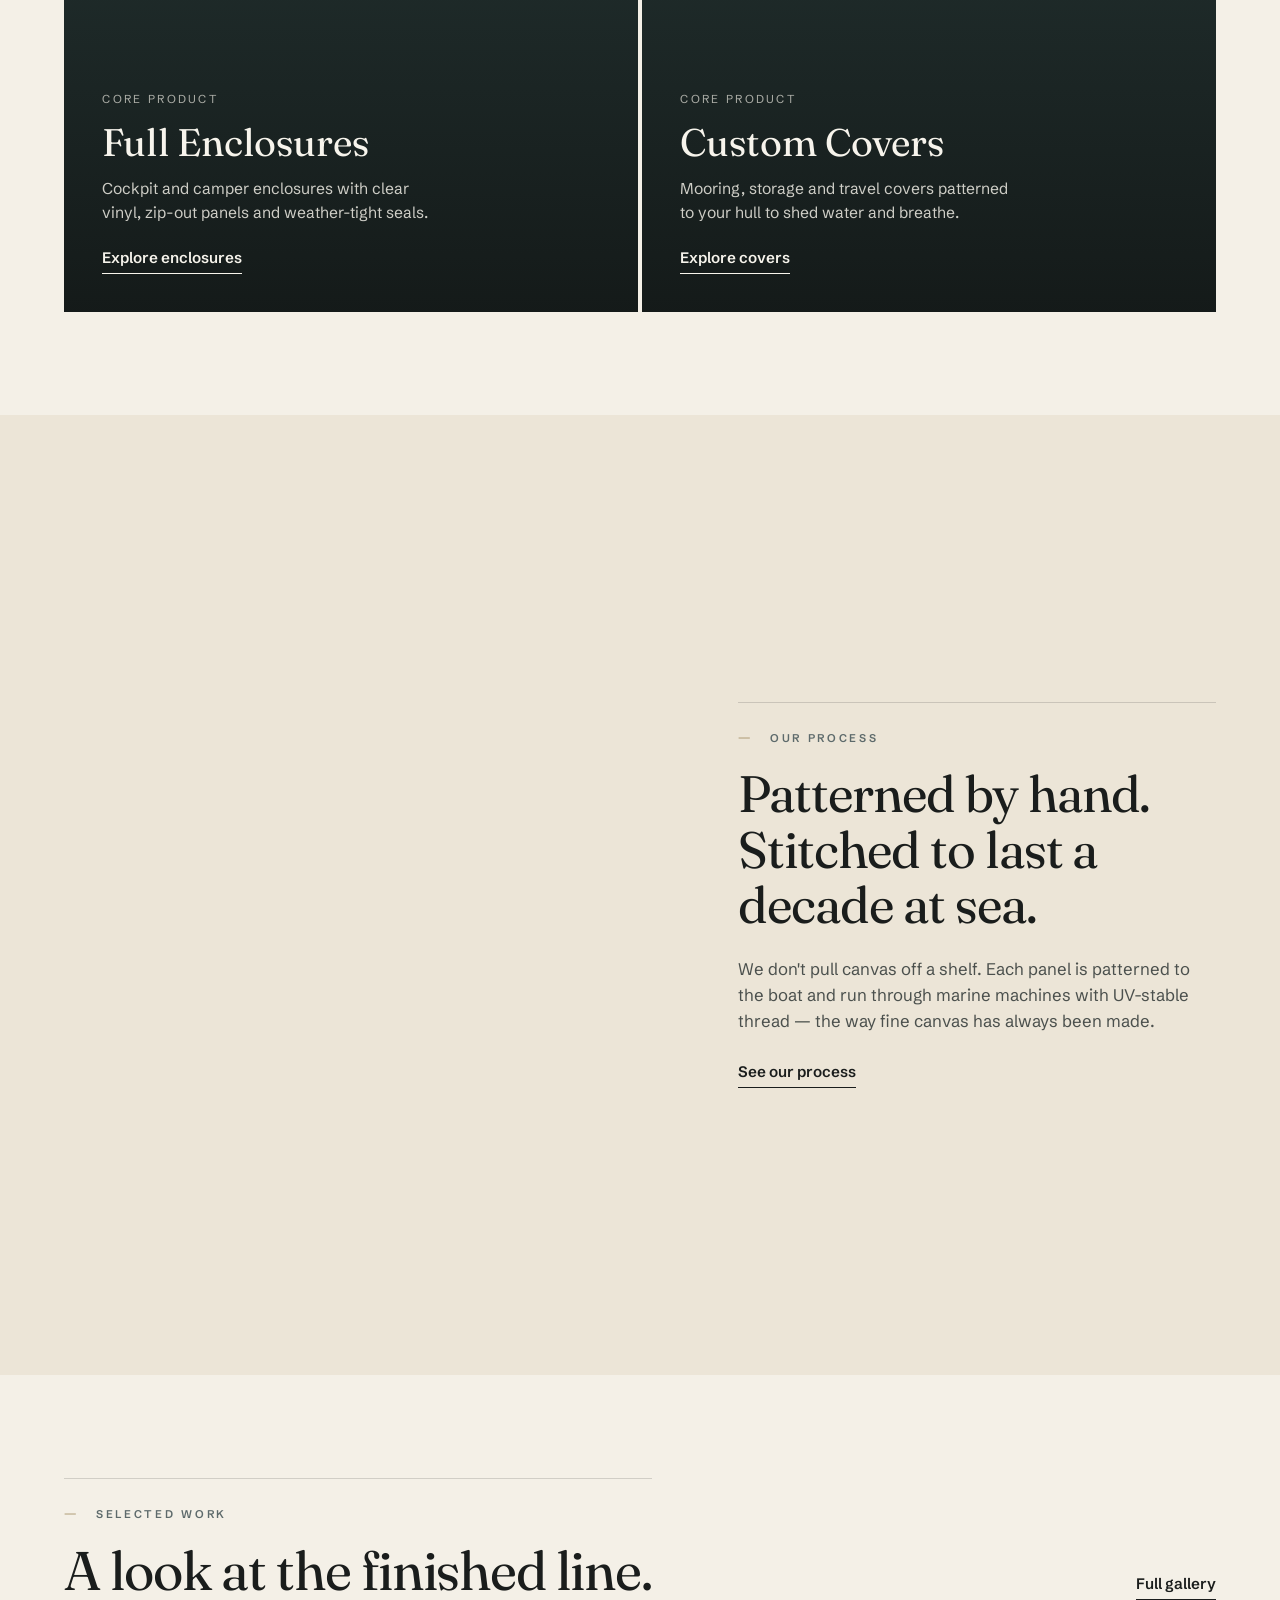
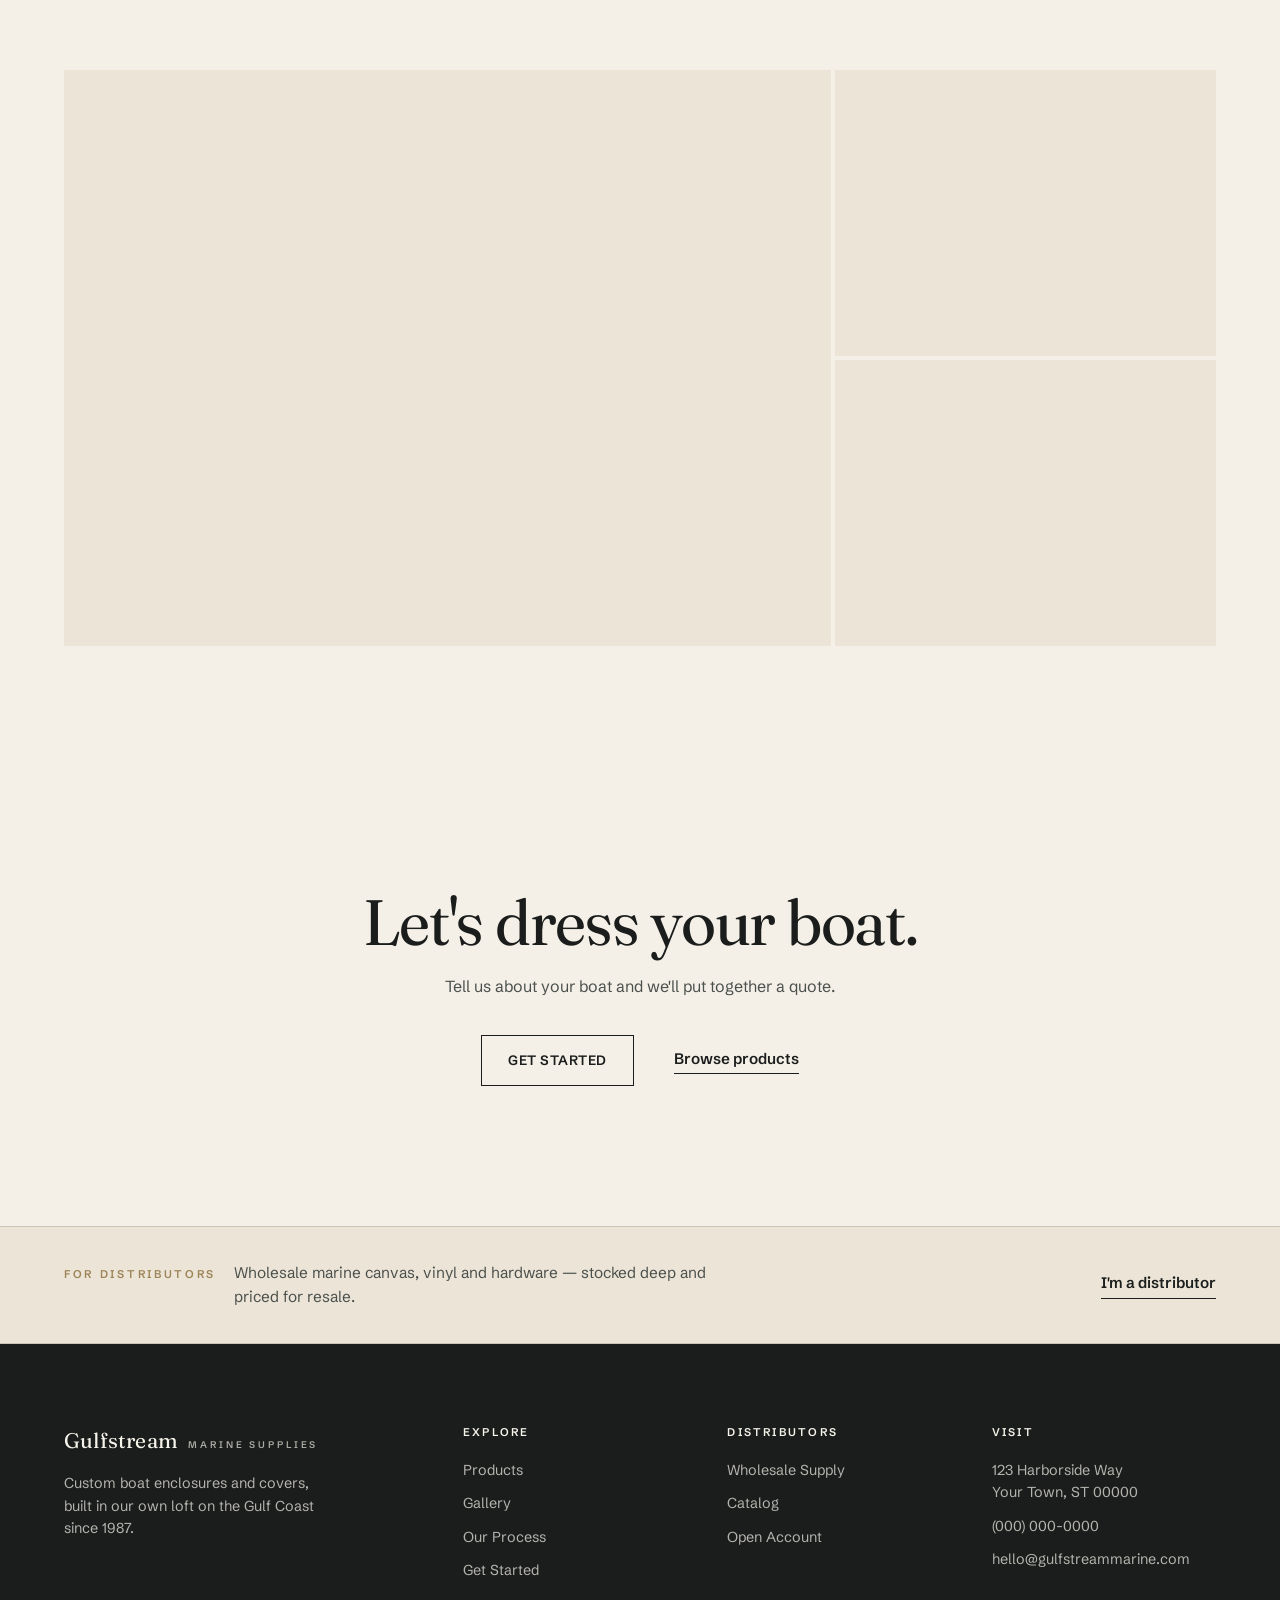
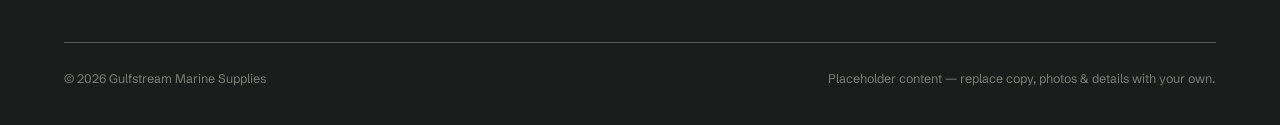
==== commit 54ef2afd: "Split into real multi-page site: Home + Products/Gallery/Process/Get Started - index.html slimmed to" ====
--- a/index.html
+++ b/index.html
@@ -25,10 +25,10 @@
         <span class="brand__sub">Marine Supplies</span>
       </a>
       <nav class="nav__links" aria-label="Primary">
-        <a href="#products">Products</a>
-        <a href="#gallery">Gallery</a>
-        <a href="#process">Our Process</a>
-        <a href="#get-started" class="contact">Get Started</a>
+        <a href="products.html">Products</a>
+        <a href="gallery.html">Gallery</a>
+        <a href="process.html">Our Process</a>
+        <a href="get-started.html" class="contact">Get Started</a>
       </nav>
       <button class="nav__toggle" aria-label="Toggle menu" aria-expanded="false"><span></span><span></span><span></span></button>
     </div>
@@ -44,130 +44,93 @@
       <div class="hero__row">
         <p class="hero__lead">Custom boat enclosures and covers — patterned to your hull and finished by hand, from marine-grade canvas that outlasts the weather.</p>
         <div class="hero__cta">
-          <a href="#get-started" class="btn-line btn-line--cream">Get Started</a>
-          <a href="#products" class="link link--cream">See what we make</a>
+          <a href="get-started.html" class="btn-line btn-line--cream">Get Started</a>
+          <a href="products.html" class="link link--cream">See what we make</a>
         </div>
       </div>
     </div>
   </section>
 
-  <!-- ============ PRODUCTS ============ -->
-  <section class="block" id="products">
+  <!-- ============ FEATURED PRODUCTS ============ -->
+  <section class="block">
     <div class="wrap">
-      <div class="sec-head reveal">
-        <div class="opener"><span class="opener__no">—</span><span class="label">What we make</span></div>
-        <h2>Enclosures &amp; covers, built to your boat.</h2>
+      <div class="sec-head reveal" style="display:flex;justify-content:space-between;align-items:flex-end;flex-wrap:wrap;gap:18px;max-width:none">
+        <div>
+          <div class="opener"><span class="opener__no">—</span><span class="label">What we make</span></div>
+          <h2 style="margin-top:18px">Enclosures &amp; covers, built to your boat.</h2>
+        </div>
+        <a href="products.html" class="link">All products</a>
       </div>
-
-      <div class="feat reveal">
-        <div class="feat__media"><span class="fallback" aria-hidden="true"></span><img src="https://loremflickr.com/1100/1400/yacht,boat?lock=53" alt="Full cockpit enclosure with clear vinyl" loading="lazy" decoding="async" onerror="this.remove()" /></div>
-        <div>
-          <span class="feat__no">01</span>
-          <h3 class="feat__title">Full Enclosures</h3>
-          <p class="feat__body">Turn the cockpit into a room. Camper and cockpit enclosures with crystal-clear marine vinyl, zip-out panels and weather-tight seals — patterned on your boat for a flawless fit in every season.</p>
-          <p class="label" style="margin-top:22px">Cockpit &nbsp;·&nbsp; Camper &nbsp;·&nbsp; Clear vinyl</p>
-        </div>
-      </div>
-
-      <div class="feat rev reveal">
-        <div class="feat__media"><span class="fallback" aria-hidden="true"></span><img src="https://loremflickr.com/1100/1400/boat?lock=51" alt="Fitted mooring cover" loading="lazy" decoding="async" onerror="this.remove()" /></div>
-        <div>
-          <span class="feat__no">02</span>
-          <h3 class="feat__title">Custom Covers</h3>
-          <p class="feat__body">Snug, water-shedding mooring, storage and travel covers patterned to your hull — tight enough to shed rain, vented to breathe, tailored to the last cleat.</p>
-          <p class="label" style="margin-top:22px">Mooring &nbsp;·&nbsp; Storage &nbsp;·&nbsp; Trailerable</p>
-        </div>
-      </div>
-
-      <div class="minor reveal">
-        <div class="opener"><span class="opener__no">—</span><span class="label">Also custom-made</span></div>
-        <div class="minor__grid">
-          <div>
-            <h3>Biminis &amp; T-Tops</h3>
-            <p>Shade canopies and hardtop canvas with clean tension lines and stainless frames.</p>
+      <div class="paths__grid reveal" data-d="1">
+        <a href="products.html" class="path">
+          <span class="path__fallback" aria-hidden="true"></span>
+          <img class="path__img" src="https://loremflickr.com/1100/1400/yacht,boat?lock=53" alt="Full cockpit enclosure" loading="lazy" decoding="async" onerror="this.remove()" />
+          <div class="path__body">
+            <span class="path__no">Core product</span>
+            <h3 class="path__title">Full Enclosures</h3>
+            <p class="path__desc">Cockpit and camper enclosures with clear vinyl, zip-out panels and weather-tight seals.</p>
+            <span class="link link--cream">Explore enclosures</span>
           </div>
-          <div>
-            <h3>Cushions &amp; Canvas</h3>
-            <p>Seating and berth cushions, sail covers, console covers and weather curtains.</p>
+        </a>
+        <a href="products.html" class="path">
+          <span class="path__fallback" aria-hidden="true"></span>
+          <img class="path__img" src="https://loremflickr.com/1100/1400/boat?lock=51" alt="Custom boat cover" loading="lazy" decoding="async" onerror="this.remove()" />
+          <div class="path__body">
+            <span class="path__no">Core product</span>
+            <h3 class="path__title">Custom Covers</h3>
+            <p class="path__desc">Mooring, storage and travel covers patterned to your hull to shed water and breathe.</p>
+            <span class="link link--cream">Explore covers</span>
           </div>
-        </div>
+        </a>
       </div>
     </div>
   </section>
 
-  <!-- ============ GALLERY ============ -->
-  <section class="block block--deep" id="gallery">
-    <div class="wrap">
-      <div class="sec-head reveal">
-        <div class="opener"><span class="opener__no">—</span><span class="label">Selected work</span></div>
-        <h2>A look at the finished line.</h2>
+  <!-- ============ CRAFT / PROCESS TEASER ============ -->
+  <section class="craft block--deep">
+    <div class="wrap craft__grid">
+      <div class="craft__img reveal">
+        <span class="fallback" aria-hidden="true"></span>
+        <img src="https://loremflickr.com/1200/1500/sewing,fabric?lock=73" alt="Cutting and sewing canvas in the loft" loading="lazy" decoding="async" onerror="this.remove()" />
       </div>
-      <div class="gal reveal" data-d="1">
-        <div class="gal__c big"><span class="fallback" aria-hidden="true"></span><img src="https://loremflickr.com/1200/900/yacht?lock=61" alt="Enclosure, clear vinyl" loading="lazy" decoding="async" onerror="this.remove()" /></div>
-        <div class="gal__c sm"><span class="fallback" aria-hidden="true"></span><img src="https://loremflickr.com/800/600/boat?lock=63" alt="Cover, transom detail" loading="lazy" decoding="async" onerror="this.remove()" /></div>
-        <div class="gal__c sm"><span class="fallback" aria-hidden="true"></span><img src="https://loremflickr.com/800/600/sailboat?lock=62" alt="Bimini, open water" loading="lazy" decoding="async" onerror="this.remove()" /></div>
-        <div class="gal__c sm"><span class="fallback" aria-hidden="true"></span><img src="https://loremflickr.com/800/600/marina?lock=65" alt="Helm canvas" loading="lazy" decoding="async" onerror="this.remove()" /></div>
-        <div class="gal__c sm"><span class="fallback" aria-hidden="true"></span><img src="https://loremflickr.com/800/600/harbor?lock=66" alt="Marina at dusk" loading="lazy" decoding="async" onerror="this.remove()" /></div>
+      <div class="reveal" data-d="1">
+        <div class="opener"><span class="opener__no">—</span><span class="label">Our process</span></div>
+        <h2 class="craft__title">Patterned by hand. Stitched to last a decade at sea.</h2>
+        <div class="craft__body">
+          <p>We don't pull canvas off a shelf. Each panel is patterned to the boat and run through marine machines with UV-stable thread — the way fine canvas has always been made.</p>
+        </div>
+        <a href="process.html" class="link" style="margin-top:26px">See our process</a>
       </div>
     </div>
   </section>
 
-  <!-- ============ OUR PROCESS ============ -->
-  <section class="block" id="process">
-    <div class="wrap split2">
-      <div class="reveal">
-        <div class="opener"><span class="opener__no">—</span><span class="label">Our process</span></div>
-        <h2 style="font-family:var(--serif);font-weight:400;font-size:clamp(1.9rem,4.4vw,3.4rem);letter-spacing:-0.02em;line-height:1.06;margin:18px 0 16px">From measurement to mooring.</h2>
-        <p style="color:var(--ink-soft);max-width:40ch">Every project runs the same patient course — patterned on the boat, cut and sewn in our own loft, fitted on the water.</p>
+  <!-- ============ GALLERY TEASER ============ -->
+  <section class="block">
+    <div class="wrap">
+      <div class="sec-head reveal" style="display:flex;justify-content:space-between;align-items:flex-end;flex-wrap:wrap;gap:18px;max-width:none">
+        <div>
+          <div class="opener"><span class="opener__no">—</span><span class="label">Selected work</span></div>
+          <h2 style="margin-top:18px">A look at the finished line.</h2>
+        </div>
+        <a href="gallery.html" class="link">Full gallery</a>
       </div>
-      <ul class="hlist reveal" data-d="1">
-        <li><span class="k">01</span><span><b style="font-weight:600">Measure &amp; pattern.</b> We come to your boat and pattern every panel to its exact lines and fittings.</span></li>
-        <li><span class="k">02</span><span><b style="font-weight:600">Choose your canvas.</b> Select cloth, color and clear-vinyl options from samples in your hands.</span></li>
-        <li><span class="k">03</span><span><b style="font-weight:600">Cut &amp; hand-stitch.</b> Cut and sewn in-house on marine machines with UV-stable thread.</span></li>
-        <li><span class="k">04</span><span><b style="font-weight:600">Fit &amp; finish.</b> Fitted on the water, seams tensioned, the final fit dialed in.</span></li>
-      </ul>
+      <div class="gal reveal" data-d="1">
+        <div class="gal__c big"><span class="fallback" aria-hidden="true"></span><img src="https://loremflickr.com/1200/900/yacht?lock=61" alt="Enclosure, clear vinyl" loading="lazy" decoding="async" onerror="this.remove()" /></div>
+        <div class="gal__c sm"><span class="fallback" aria-hidden="true"></span><img src="https://loremflickr.com/800/600/sailboat?lock=62" alt="Bimini, open water" loading="lazy" decoding="async" onerror="this.remove()" /></div>
+        <div class="gal__c sm"><span class="fallback" aria-hidden="true"></span><img src="https://loremflickr.com/800/600/boat?lock=63" alt="Cover, transom detail" loading="lazy" decoding="async" onerror="this.remove()" /></div>
+      </div>
     </div>
   </section>
 
-  <!-- ============ GET STARTED ============ -->
-  <section class="block block--ink" id="get-started">
-    <div class="wrap split2">
-      <div class="reveal">
-        <div class="opener"><span class="opener__no">—</span><span class="label">Get started</span></div>
-        <h2 style="font-family:var(--serif);font-weight:400;font-size:clamp(1.9rem,4.4vw,3.4rem);letter-spacing:-0.02em;line-height:1.06;margin:18px 0 16px;color:var(--cream)">Start your project.</h2>
-        <p style="color:rgba(247,244,236,0.7);max-width:40ch">Tell us about your boat and what you have in mind. We'll follow up with options, a sample set and a quote — no pressure, no call center.</p>
+  <!-- ============ CLOSING CTA ============ -->
+  <section class="close">
+    <div class="wrap">
+      <h2 class="reveal">Let's dress your boat.</h2>
+      <p class="reveal" data-d="1">Tell us about your boat and we'll put together a quote.</p>
+      <div class="close__row reveal" data-d="2">
+        <a href="get-started.html" class="btn-line">Get Started</a>
+        <a href="products.html" class="link">Browse products</a>
       </div>
-
-      <form class="form form--wide reveal" data-d="1" id="sampleForm" novalidate>
-        <div class="form__row">
-          <label class="field"><span>First name</span><input type="text" name="firstName" autocomplete="given-name" required /></label>
-          <label class="field"><span>Last name</span><input type="text" name="lastName" autocomplete="family-name" required /></label>
-        </div>
-        <div class="form__row">
-          <label class="field"><span>Email</span><input type="email" name="email" autocomplete="email" required /></label>
-          <label class="field"><span>Phone <em>(optional)</em></span><input type="tel" name="phone" autocomplete="tel" /></label>
-        </div>
-        <div class="form__row">
-          <label class="field"><span>Boat make &amp; model <em>(optional)</em></span><input type="text" name="boat" placeholder="e.g. Boston Whaler 270" /></label>
-          <label class="field"><span>I'm interested in</span>
-            <select name="product" required>
-              <option value="" disabled selected>Select…</option>
-              <option>Full enclosure</option>
-              <option>Custom cover</option>
-              <option>Bimini / T-top</option>
-              <option>Cushions / canvas</option>
-              <option>Something else</option>
-            </select>
-          </label>
-        </div>
-        <label class="field"><span>Tell us about the project <em>(optional)</em></span><textarea name="notes" rows="3" placeholder="Color ideas, timeline, questions…"></textarea></label>
-        <button type="submit" class="btn-line btn-line--cream" style="margin-top:6px">Get Started</button>
-        <p class="form__fineprint">By submitting, you agree to be contacted about your request. We never sell your information.</p>
-        <div class="form__success" id="formSuccess" hidden>
-          <strong>Thank you — your request is in.</strong>
-          <p>We'll review your boat details and follow up with options, samples and a quote.</p>
-        </div>
-      </form>
     </div>
   </section>
 
@@ -192,10 +155,10 @@
         </div>
         <div class="footer__col">
           <h4>Explore</h4>
-          <a href="#products">Products</a>
-          <a href="#gallery">Gallery</a>
-          <a href="#process">Our Process</a>
-          <a href="#get-started">Get Started</a>
+          <a href="products.html">Products</a>
+          <a href="gallery.html">Gallery</a>
+          <a href="process.html">Our Process</a>
+          <a href="get-started.html">Get Started</a>
         </div>
         <div class="footer__col">
           <h4>Distributors</h4>
--- a/styles.css
+++ b/styles.css
@@ -95,6 +95,7 @@
   font-size: 0.84rem; font-weight: 500; letter-spacing: 0.04em; color: var(--cream); opacity: 0.85;
   transition: opacity .25s, color .25s;
 }
+.nav__links a.is-active, .nav.scrolled .nav__links a.is-active { color: var(--brass); opacity: 1; }
 .nav.scrolled .nav__links a { color: var(--ink); }
 .nav__links a:hover { opacity: 1; color: var(--brass); }
 .nav__links a.contact { border-bottom: 1px solid currentColor; padding-bottom: 2px; opacity: 1; }
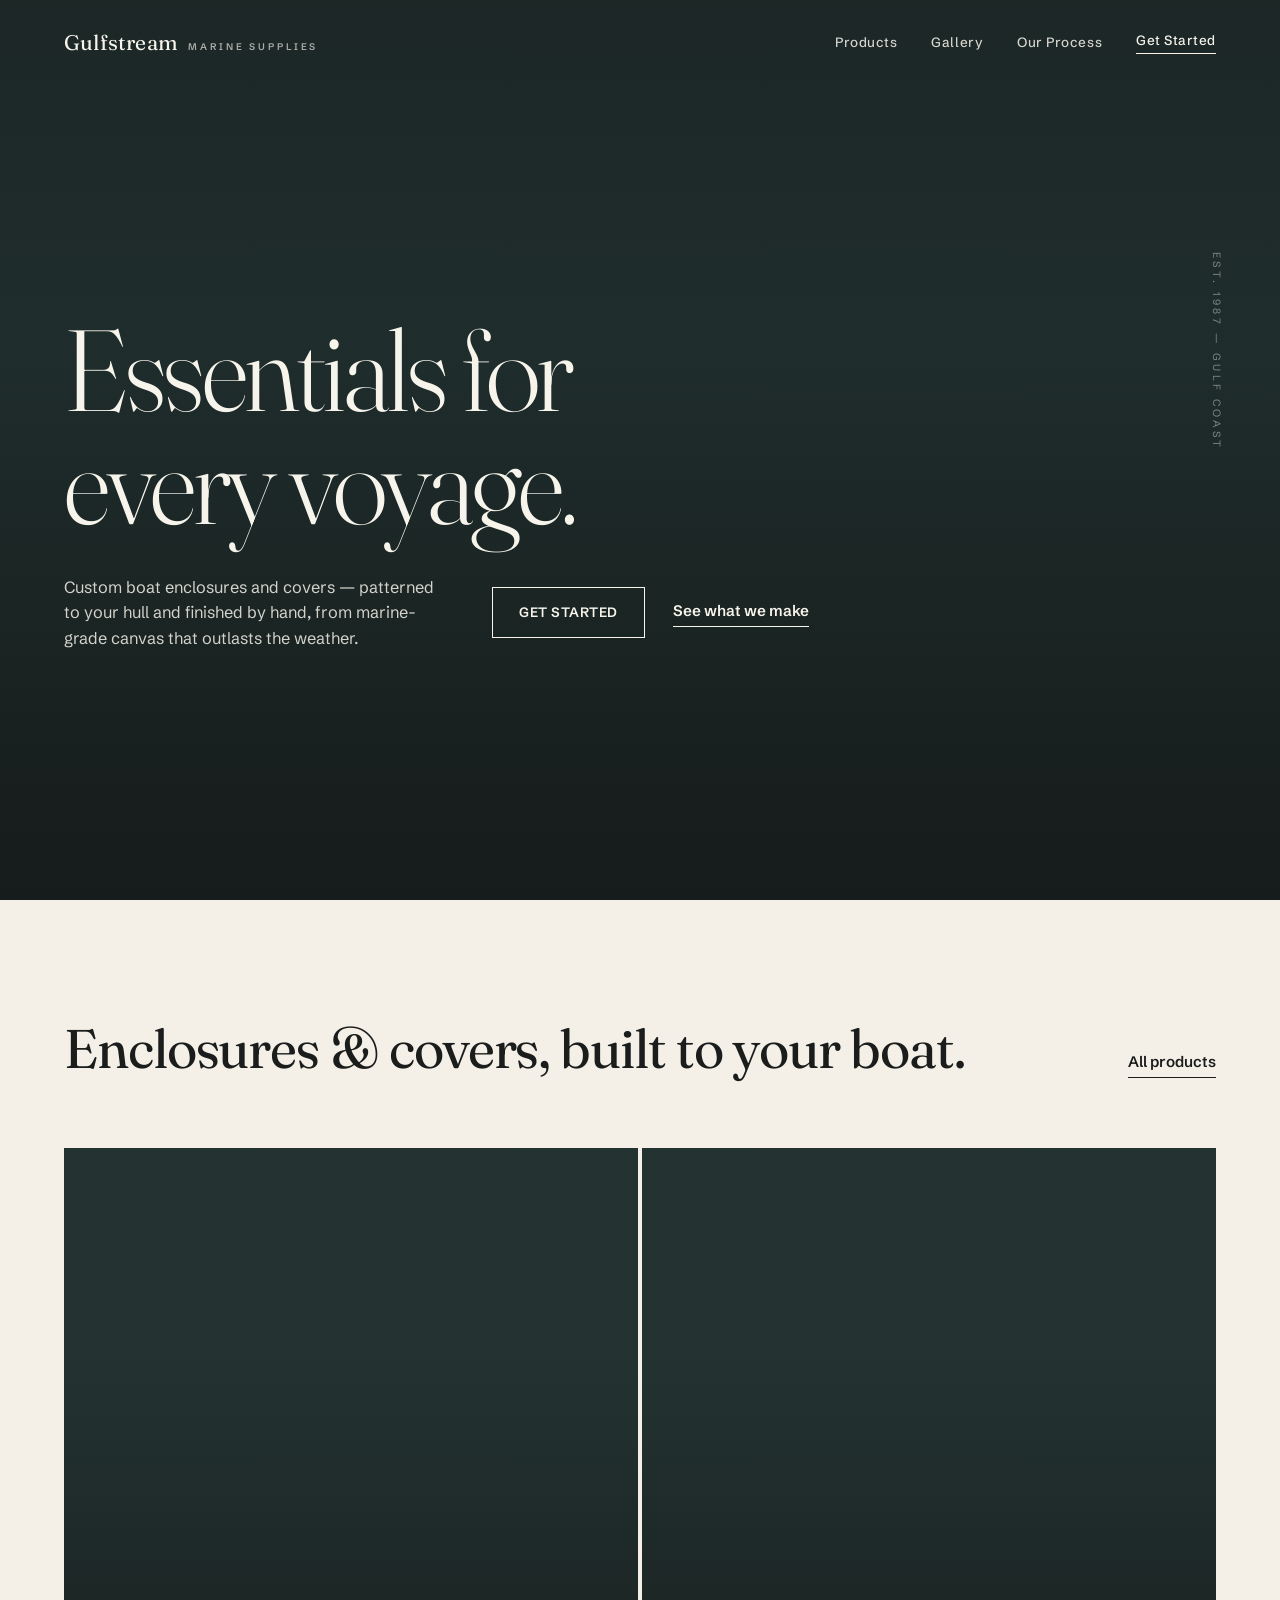
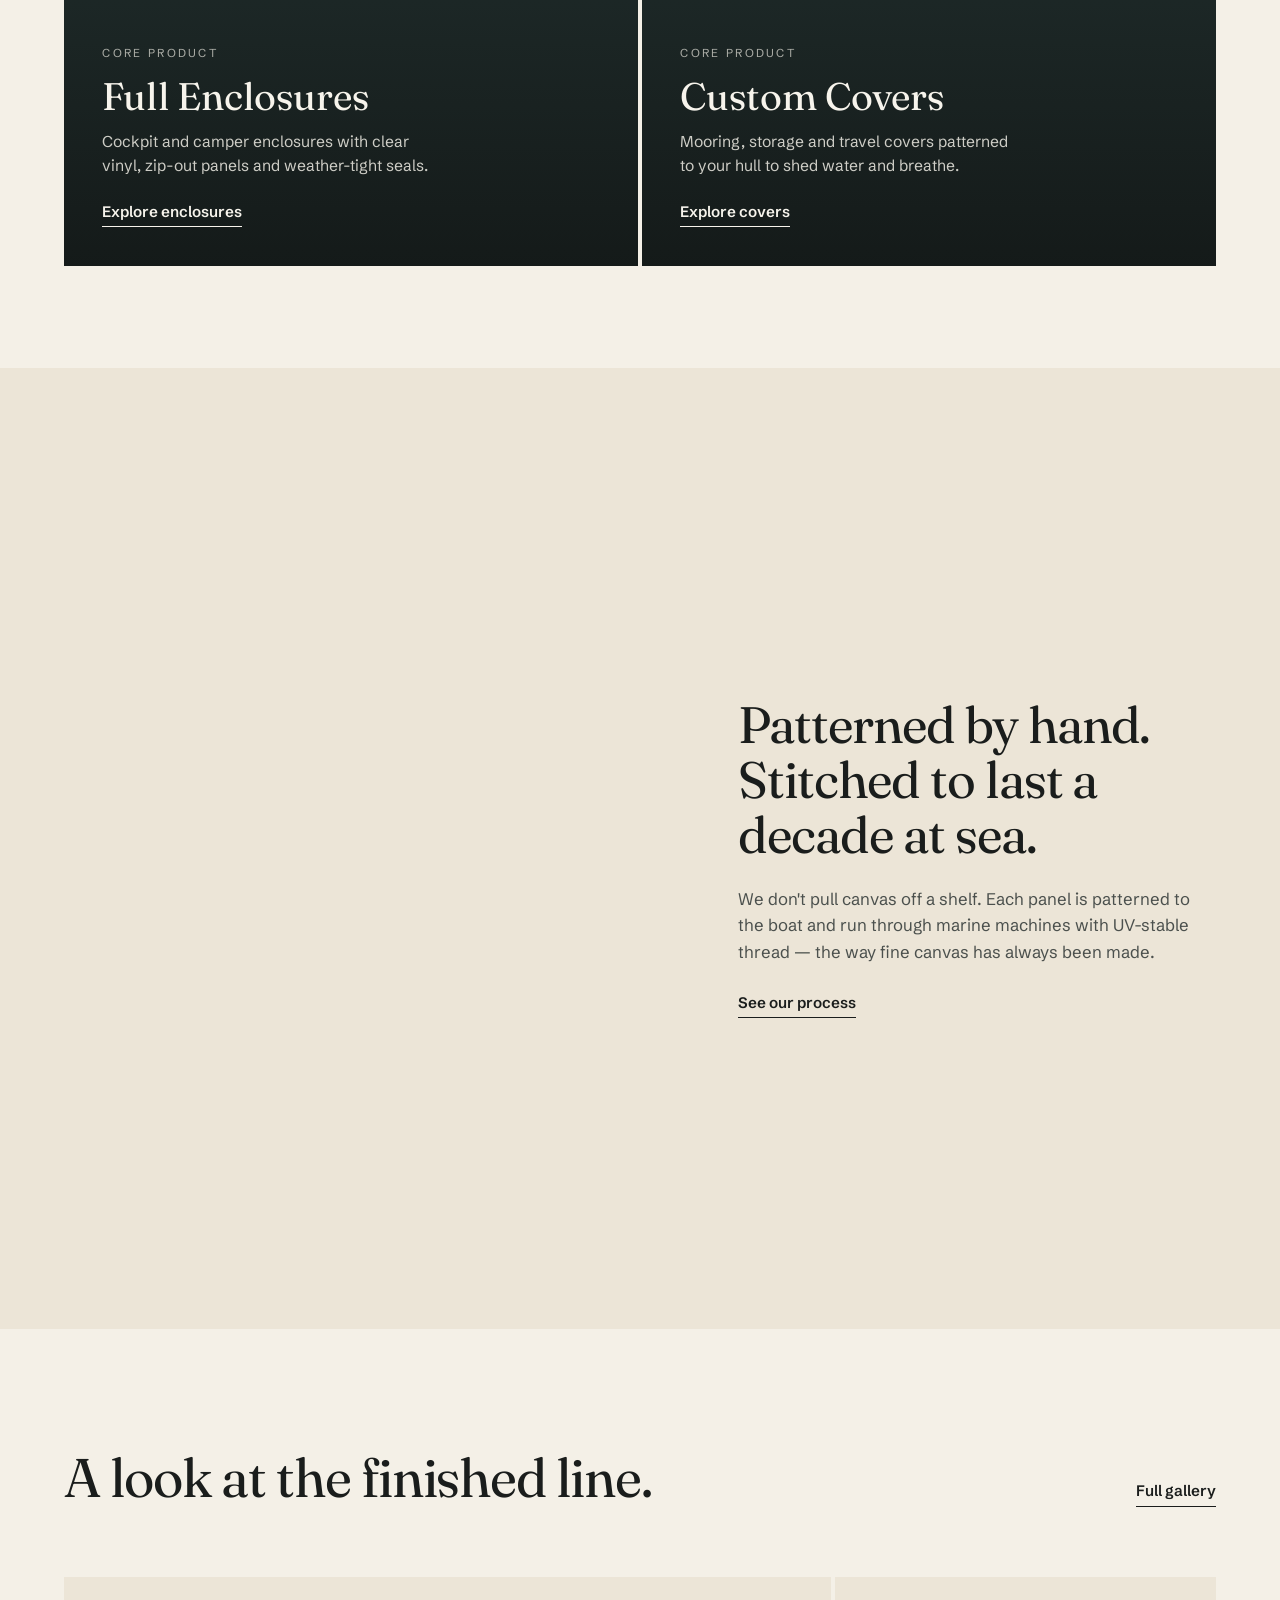
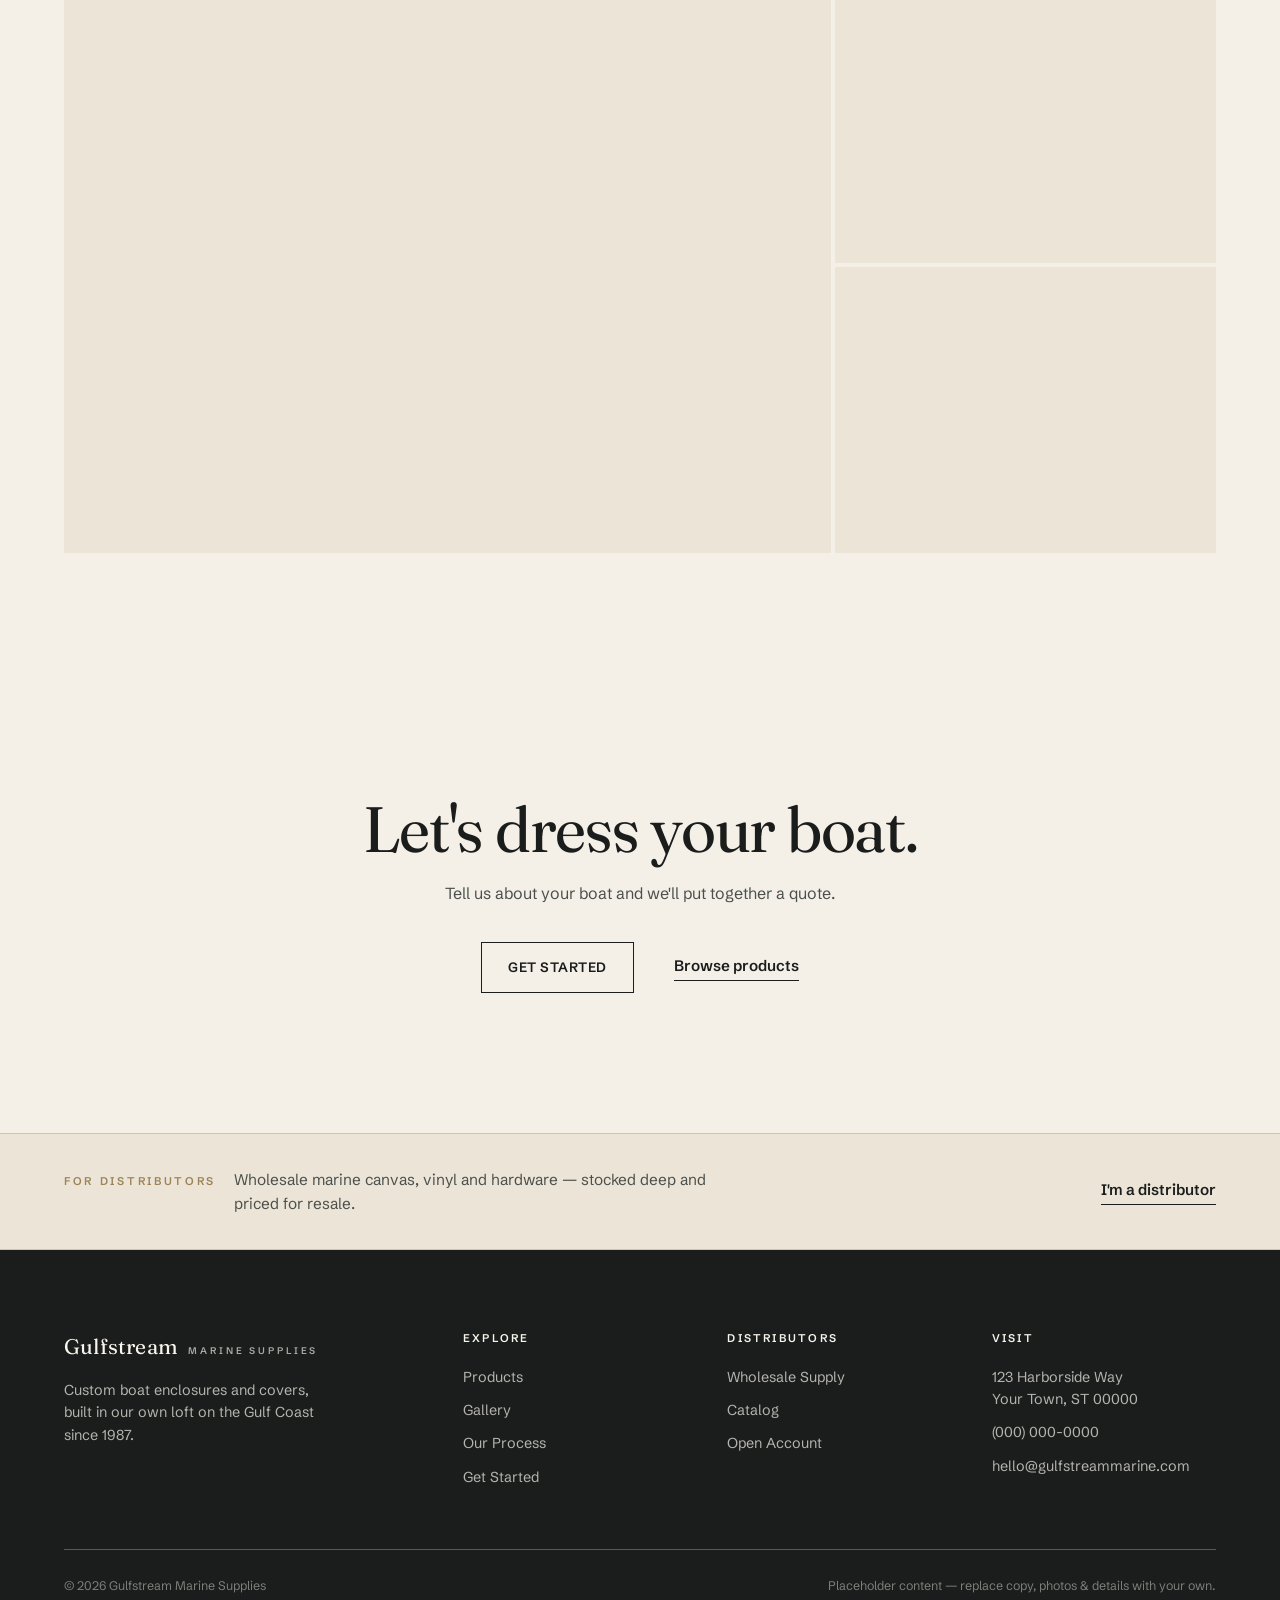
==== commit 3ee0cc49: "Remove eyebrow/kicker overlines site-wide; record as a standing rule - Strip every "— LABEL" overlin" ====
--- a/index.html
+++ b/index.html
@@ -56,7 +56,6 @@
     <div class="wrap">
       <div class="sec-head reveal" style="display:flex;justify-content:space-between;align-items:flex-end;flex-wrap:wrap;gap:18px;max-width:none">
         <div>
-          <div class="opener"><span class="opener__no">—</span><span class="label">What we make</span></div>
           <h2 style="margin-top:18px">Enclosures &amp; covers, built to your boat.</h2>
         </div>
         <a href="products.html" class="link">All products</a>
@@ -94,7 +93,6 @@
         <img src="https://loremflickr.com/1200/1500/sewing,fabric?lock=73" alt="Cutting and sewing canvas in the loft" loading="lazy" decoding="async" onerror="this.remove()" />
       </div>
       <div class="reveal" data-d="1">
-        <div class="opener"><span class="opener__no">—</span><span class="label">Our process</span></div>
         <h2 class="craft__title">Patterned by hand. Stitched to last a decade at sea.</h2>
         <div class="craft__body">
           <p>We don't pull canvas off a shelf. Each panel is patterned to the boat and run through marine machines with UV-stable thread — the way fine canvas has always been made.</p>
@@ -109,7 +107,6 @@
     <div class="wrap">
       <div class="sec-head reveal" style="display:flex;justify-content:space-between;align-items:flex-end;flex-wrap:wrap;gap:18px;max-width:none">
         <div>
-          <div class="opener"><span class="opener__no">—</span><span class="label">Selected work</span></div>
           <h2 style="margin-top:18px">A look at the finished line.</h2>
         </div>
         <a href="gallery.html" class="link">Full gallery</a>
